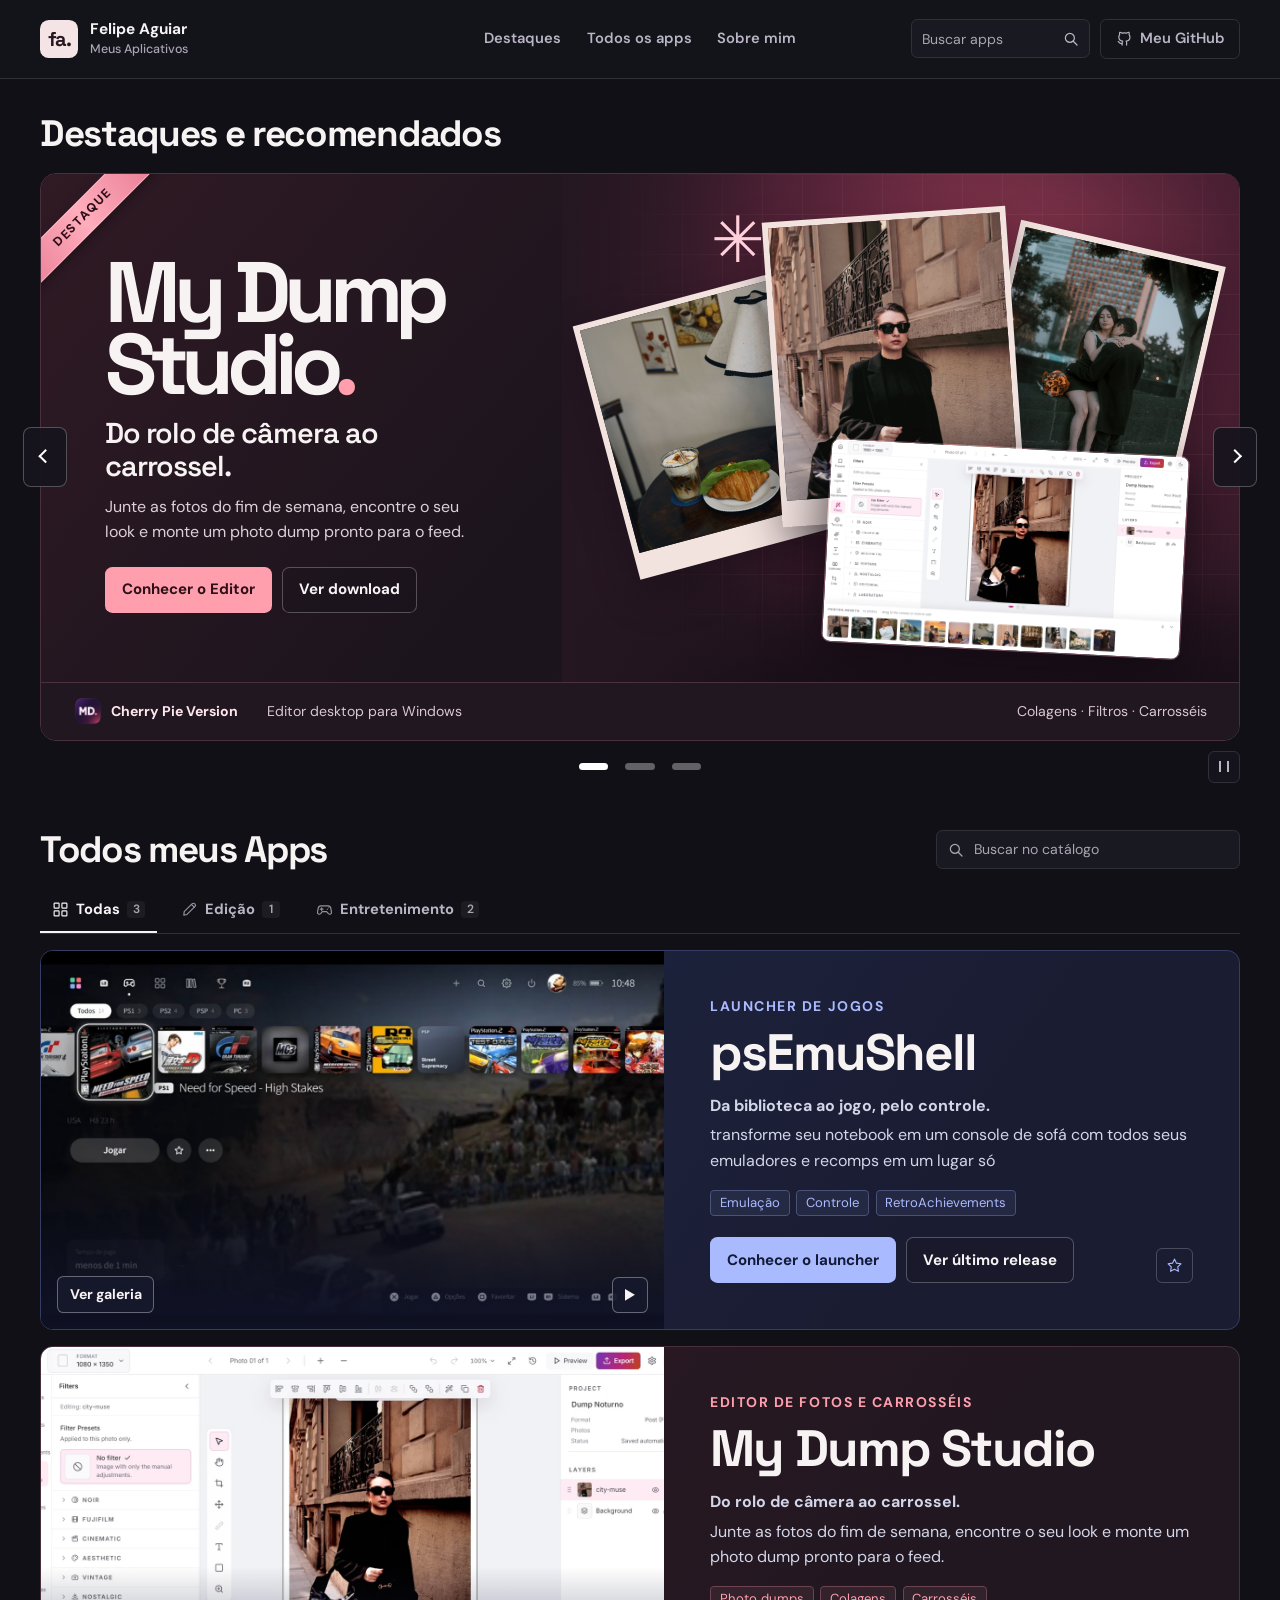
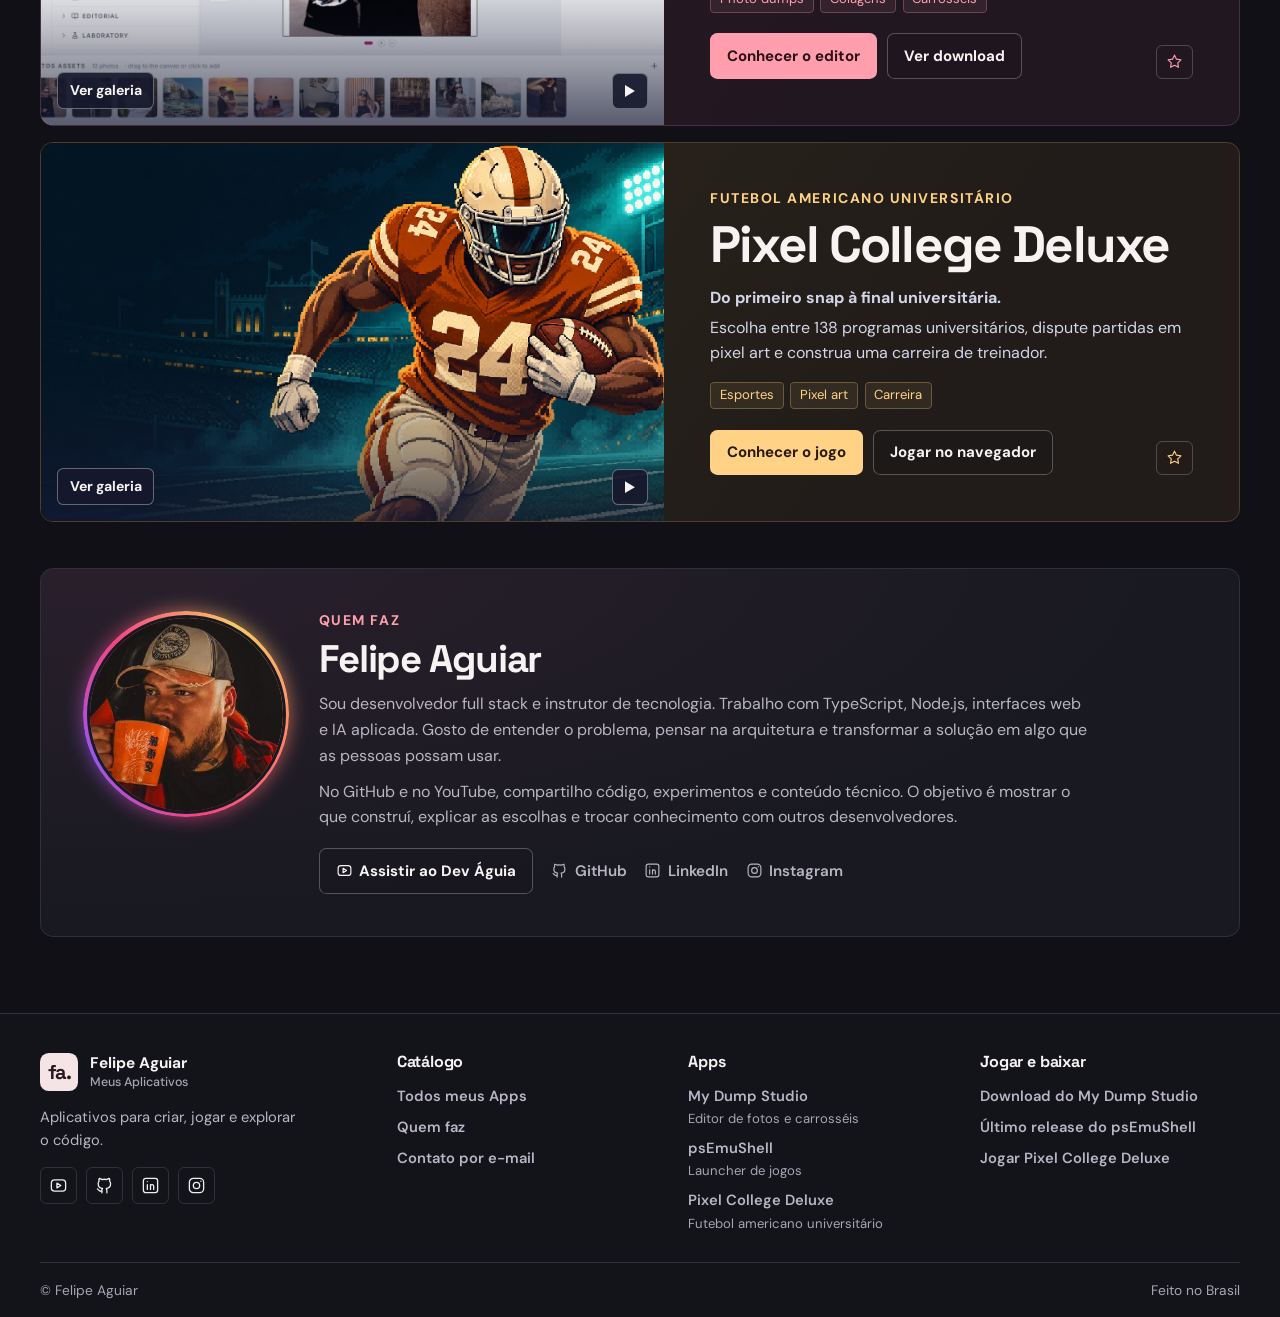
==== index.html @ 8b51e44e "Adiciona Pixel College Deluxe ao portfólio" ====
<!doctype html>
<html lang="pt-BR">
<head>
<meta charset="utf-8">
<meta name="viewport" content="width=device-width, initial-scale=1">
<meta name="theme-color" content="#101016">
<meta name="description" content="Explore editores, launchers e jogos de navegador criados por Felipe Aguiar. Veja os vídeos, as capturas e onde jogar ou baixar.">
<meta property="og:type" content="website">
<meta property="og:title" content="My App Store">
<meta property="og:description" content="Explore editores, launchers e jogos de navegador criados por Felipe Aguiar. Veja os vídeos, as capturas e onde jogar ou baixar.">
<meta property="og:url" content="https://felipeaguiarcode.github.io/apps/">
<meta property="og:image" content="https://felipeaguiarcode.github.io/apps/assets/projects/dump/editor-filters.webp">
<link rel="canonical" href="https://felipeaguiarcode.github.io/apps/">
<link rel="icon" href="assets/favicon.svg" type="image/svg+xml">
<link rel="preconnect" href="https://fonts.googleapis.com">
<link rel="preconnect" href="https://fonts.gstatic.com" crossorigin>
<link href="https://fonts.googleapis.com/css2?family=DM+Sans:wght@400;500;600;700&family=Space+Grotesk:wght@400;500;600;700&display=swap" rel="stylesheet">
<link rel="stylesheet" href="assets/css/portfolio.css">
<title>My App Store</title>
</head>
<body>
<a class="skip-link" href="#conteudo">Pular para o conteúdo</a>
<header class="site-header">
  <div class="shell header-inner">
    <a class="brand" href="index.html"><span class="brand-mark" aria-hidden="true">fa.</span><span>Felipe Aguiar <small>Meus Aplicativos</small></span></a>
    <nav class="site-nav" aria-label="Menu principal">
      <a href="#destaques">Destaques</a>
      <a href="#projetos">Todos os apps</a>
      <a href="#sobre">Sobre mim</a>
    </nav>
    <div class="header-actions">
      <form class="search-field site-search" role="search" aria-label="Busca principal" action="index.html#projetos" method="get">
        <input type="search" name="q" placeholder="Buscar apps" aria-label="Buscar apps" enterkeyhint="search">
        <button type="submit" aria-label="Pesquisar"><svg viewBox="0 0 24 24" width="18" height="18" fill="none" stroke="currentColor" stroke-width="1.65" stroke-linecap="round" stroke-linejoin="round" aria-hidden="true"><circle cx="10.5" cy="10.5" r="6"/><path d="m15 15 5 5"/></svg></button>
      </form>
      <a class="header-source" href="https://github.com/felipeAguiarCode" target="_blank" rel="noopener noreferrer"><svg viewBox="0 0 24 24" width="17" height="17" fill="none" stroke="currentColor" stroke-width="1.65" stroke-linecap="round" stroke-linejoin="round" aria-hidden="true"><path d="M9 19c-4.3 1.3-4.3-2.2-6-2.7m12 5v-3.3a2.9 2.9 0 0 0-.8-2.2c2.7-.3 5.5-1.3 5.5-6a4.7 4.7 0 0 0-1.3-3.3 4.3 4.3 0 0 0-.1-3.3s-1-.3-3.4 1.3a12.6 12.6 0 0 0-6.2 0C6.3 2.9 5.3 3.2 5.3 3.2a4.3 4.3 0 0 0-.1 3.3A4.7 4.7 0 0 0 4 9.8c0 4.7 2.8 5.7 5.5 6a2.9 2.9 0 0 0-.8 2.2v3.3"/></svg><span>Meu GitHub</span></a>
    </div>
  </div>
</header>
  <main id="conteudo" class="shell home">
  <h1 class="sr-only">Meus Aplicativos</h1>
  <section class="home-featured" id="destaques" aria-labelledby="featured-section-title">
    <div class="section-heading"><h2 id="featured-section-title">Destaques e recomendados</h2></div>
    <div class="home-hero" data-stories>
      <div class="story-stage">
        <div class="story-slides">
          <article class="hero-slide theme-dump is-current" data-story data-duration="10500" aria-labelledby="featured-title">
            <span class="featured-ribbon"><span>Destaque</span></span>
            <div class="hero-copy">
              <h2 id="featured-title">My Dump Studio<span class="title-period">.</span></h2>
              <p class="hero-lede">Do rolo de câmera ao carrossel.</p>
              <p class="hero-summary">Junte as fotos do fim de semana, encontre o seu look e monte um photo dump pronto para o feed.</p>
              <div class="actions">
                <a class="button primary" href="projetos/dump-studio/index.html">Conhecer o Editor</a>
                <a class="button secondary" href="https://felipeaguiarcode.github.io/dump-studio/#download" target="_blank" rel="noopener noreferrer">Ver download</a>
              </div>
            </div>
            <div class="hero-art" aria-hidden="true">
              <div class="art-grid"></div>
              <img class="print print-left" src="assets/projects/dump/cafe-moment.jpg" alt="" fetchpriority="high">
              <img class="print print-right" src="assets/projects/dump/city-romance.jpg" alt="" fetchpriority="high">
              <img class="print print-main" src="assets/projects/dump/city-muse.jpg" alt="" fetchpriority="high">
              <span class="art-spark">✳</span>
              <div class="art-editor">
                <img src="assets/projects/dump/editor-filters.webp" alt="">
              </div>
            </div>
            <div class="app-strip">
              <span class="strip-brand"><img src="assets/projects/dump/app-icon.png" alt="" width="30" height="30"> Cherry Pie Version</span>
              <span>Editor desktop para Windows</span>
              <span>Colagens · Filtros · Carrosséis</span>
            </div>
          </article>
          <article class="hero-slide theme-ps5" data-story data-duration="8000" aria-labelledby="launcher-hero-title">
            <div class="hero-copy">
              <p class="kicker">Launcher de jogos</p>
              <h2 id="launcher-hero-title">psEmuShell</h2>
              <p class="hero-lede">Da biblioteca ao jogo, pelo controle.</p>
              <p class="hero-summary">transforme seu notebook em um console de sofá com todos seus emuladores e recomps em um lugar só</p>
              <div class="actions">
                <a class="button primary" href="projetos/ps5-emushell/index.html">Conhecer o launcher</a>
                <a class="button secondary" href="https://github.com/felipeAguiarCode/PS5EmuShell/releases/latest" target="_blank" rel="noopener noreferrer">Ver último release</a>
              </div>
            </div>
            <div class="hero-art launcher-art" aria-hidden="true"><img src="assets/projects/ps5/library.jpg" alt=""></div>
            <div class="app-strip">
              <span class="strip-brand">Versão portátil</span>
              <span>Windows 10 / 11 · 64 bits</span>
              <span>ROMs · Recompilações · Jogos de PC</span>
            </div>
          </article>
        </div>
        <button class="story-arrow previous" type="button" data-story-step="-1" aria-label="Destaque anterior" hidden><span class="chevron" aria-hidden="true"></span></button>
        <button class="story-arrow next" type="button" data-story-step="1" aria-label="Próximo destaque" hidden><span class="chevron" aria-hidden="true"></span></button>
      </div>
      <div class="story-controls" hidden>
        <div class="story-track" role="group" aria-label="Escolher app no banner">
          <button class="story-button" data-story-button type="button" aria-label="Mostrar My Dump Studio" aria-pressed="true"><span aria-hidden="true"></span></button><button class="story-button" data-story-button type="button" aria-label="Mostrar psEmuShell" aria-pressed="false"><span aria-hidden="true"></span></button><button class="story-button" data-story-button type="button" aria-label="Mostrar Pixel College Deluxe" aria-pressed="false"><span aria-hidden="true"></span></button>
        </div>
        <button class="story-toggle" type="button" aria-label="Pausar rotação dos banners"><span aria-hidden="true"></span></button>
      </div>
    </div>
  </section>

  <section class="home-catalog" id="projetos" aria-labelledby="catalog-title" data-catalog>
    <div class="section-heading catalog-heading">
      <h2 id="catalog-title">Todos meus Apps</h2>
      <form class="search-field catalog-search" role="search" aria-label="Busca no catálogo" action="index.html#projetos" method="get">
        <svg viewBox="0 0 24 24" width="18" height="18" fill="none" stroke="currentColor" stroke-width="1.65" stroke-linecap="round" stroke-linejoin="round" aria-hidden="true"><circle cx="10.5" cy="10.5" r="6"/><path d="m15 15 5 5"/></svg>
        <input type="search" name="q" placeholder="Buscar no catálogo" aria-label="Buscar no catálogo" enterkeyhint="search" aria-controls="catalog-list">
      </form>
    </div>
    <div class="catalog-toolbar">
      <div class="catalog-filters" role="group" aria-label="Filtrar aplicativos" hidden>
        <button type="button" data-filter="all" aria-pressed="true" aria-controls="catalog-list"><svg viewBox="0 0 24 24" width="17" height="17" fill="none" stroke="currentColor" stroke-width="1.65" stroke-linecap="round" stroke-linejoin="round" aria-hidden="true"><rect x="3" y="3" width="7" height="7" rx="1"/><rect x="14" y="3" width="7" height="7" rx="1"/><rect x="3" y="14" width="7" height="7" rx="1"/><rect x="14" y="14" width="7" height="7" rx="1"/></svg><span>Todas</span> <span class="catalog-tab-count" data-tab-count>3</span></button>
        <button type="button" data-filter="edicao" aria-pressed="false" aria-controls="catalog-list"><svg viewBox="0 0 24 24" width="17" height="17" fill="none" stroke="currentColor" stroke-width="1.65" stroke-linecap="round" stroke-linejoin="round" aria-hidden="true"><path d="m15 5 4 4M4 20l4.5-1 11-11a2.8 2.8 0 0 0-4-4l-11 11L4 20z"/></svg><span>Edição</span> <span class="catalog-tab-count" data-tab-count>1</span></button>
        <button type="button" data-filter="entretenimento" aria-pressed="false" aria-controls="catalog-list"><svg viewBox="0 0 24 24" width="17" height="17" fill="none" stroke="currentColor" stroke-width="1.65" stroke-linecap="round" stroke-linejoin="round" aria-hidden="true"><path d="M7 7h10a4 4 0 0 1 3.9 3.3l1 5.3a2.6 2.6 0 0 1-4.4 2.3L15 15H9l-2.5 2.9a2.6 2.6 0 0 1-4.4-2.3l1-5.3A4 4 0 0 1 7 7Z"/><path d="M8 9.5v4M6 11.5h4M16 11.5h.01m2-2h.01"/></svg><span>Entretenimento</span> <span class="catalog-tab-count" data-tab-count>2</span></button>
      </div>
      <p class="sr-only" data-catalog-count role="status">3 apps</p>
    </div>
    <p class="catalog-query" data-catalog-query hidden>Resultados para “<span></span>”. <a href="index.html#projetos">Limpar busca</a></p>
    <p class="catalog-empty" data-catalog-empty hidden>Nenhum app encontrado.</p>
    <div class="catalog-list" id="catalog-list">
      <article class="catalog-entry theme-ps5" data-category="entretenimento" data-search-text="psEmuShell PS5EmuShell ps5-emushell Launcher de jogos transforme seu notebook em um console de sofá com todos seus emuladores e recomps em um lugar só Emulação Controle RetroAchievements">
        <div class="catalog-preview" data-card-preview>
          <a class="catalog-image" href="projetos/ps5-emushell/index.html#midia" aria-label="Ver o vídeo e as capturas de psEmuShell">
            <img class="preview-image is-current" src="assets/projects/ps5/library.jpg" alt="" loading="lazy">
            <img class="preview-image" src="assets/projects/ps5/collections.jpg" alt="" loading="lazy">
            <img class="preview-image" src="assets/projects/ps5/trophies.jpg" alt="" loading="lazy">
            <img class="preview-image" src="assets/projects/ps5/keyboard.jpg" alt="" loading="lazy">
            <video class="preview-video" src="assets/projects/ps5/demo.mp4" muted loop playsinline preload="none" aria-hidden="true"></video>
            <span class="catalog-play">Ver galeria</span>
          </a>
          <button class="preview-toggle" type="button" data-preview-name="psEmuShell" aria-label="Reproduzir prévia de psEmuShell" hidden><span aria-hidden="true"></span></button>
        </div>
        <div class="catalog-copy">
          <p class="kicker">Launcher de jogos</p>
          <h3>psEmuShell</h3>
          <p class="catalog-lede">Da biblioteca ao jogo, pelo controle.</p>
          <p>transforme seu notebook em um console de sofá com todos seus emuladores e recomps em um lugar só</p>
          <ul class="tags"><li>Emulação</li><li>Controle</li><li>RetroAchievements</li></ul>
          <div class="catalog-footer">
            <div class="actions">
              <a class="button primary" href="projetos/ps5-emushell/index.html">Conhecer o launcher</a>
              <a class="button secondary" href="https://github.com/felipeAguiarCode/PS5EmuShell/releases/latest" target="_blank" rel="noopener noreferrer">Ver último release</a>
            </div>
            <a class="repo-stars" href="https://github.com/felipeAguiarCode/PS5EmuShell/stargazers" target="_blank" rel="noopener noreferrer" data-repo-stars="https://api.github.com/repos/felipeAguiarCode/PS5EmuShell" aria-label="Ver estrelas de psEmuShell no GitHub" title="Estrelas no GitHub"><svg viewBox="0 0 24 24" width="17" height="17" fill="none" stroke="currentColor" stroke-width="1.6" stroke-linejoin="round" aria-hidden="true"><path d="m12 3 2.8 5.7 6.3.9-4.5 4.4 1 6.2L12 17.3l-5.6 2.9 1.1-6.2L3 9.6l6.2-.9L12 3Z"/></svg><span data-star-count hidden></span></a>
          </div>
        </div>
      </article>
      <article class="catalog-entry theme-dump" data-category="edicao" data-search-text="My Dump Studio dump-studio dump-studio Editor de fotos e carrosséis Junte as fotos do fim de semana, encontre o seu look e monte um photo dump pronto para o feed. Photo dumps Colagens Carrosséis">
        <div class="catalog-preview" data-card-preview>
          <a class="catalog-image" href="projetos/dump-studio/index.html#midia" aria-label="Ver o vídeo e as capturas de My Dump Studio">
            <img class="preview-image is-current" src="assets/projects/dump/editor-filters.webp" alt="" loading="lazy">
            <img class="preview-image" src="assets/projects/dump/editor-layouts.webp" alt="" loading="lazy">
            <img class="preview-image" src="assets/projects/dump/presets.png" alt="" loading="lazy">
            <img class="preview-image" src="assets/projects/dump/textures.png" alt="" loading="lazy">
            <video class="preview-video" src="assets/projects/dump/demo.mp4" muted loop playsinline preload="none" aria-hidden="true"></video>
            <span class="catalog-play">Ver galeria</span>
          </a>
          <button class="preview-toggle" type="button" data-preview-name="My Dump Studio" aria-label="Reproduzir prévia de My Dump Studio" hidden><span aria-hidden="true"></span></button>
        </div>
        <div class="catalog-copy">
          <p class="kicker">Editor de fotos e carrosséis</p>
          <h3>My Dump Studio</h3>
          <p class="catalog-lede">Do rolo de câmera ao carrossel.</p>
          <p>Junte as fotos do fim de semana, encontre o seu look e monte um photo dump pronto para o feed.</p>
          <ul class="tags"><li>Photo dumps</li><li>Colagens</li><li>Carrosséis</li></ul>
          <div class="catalog-footer">
            <div class="actions">
              <a class="button primary" href="projetos/dump-studio/index.html">Conhecer o editor</a>
              <a class="button secondary" href="https://felipeaguiarcode.github.io/dump-studio/#download" target="_blank" rel="noopener noreferrer">Ver download</a>
            </div>
            <a class="repo-stars" href="https://github.com/felipeAguiarCode/dump-studio/stargazers" target="_blank" rel="noopener noreferrer" data-repo-stars="https://api.github.com/repos/felipeAguiarCode/dump-studio" aria-label="Ver estrelas de My Dump Studio no GitHub" title="Estrelas no GitHub"><svg viewBox="0 0 24 24" width="17" height="17" fill="none" stroke="currentColor" stroke-width="1.6" stroke-linejoin="round" aria-hidden="true"><path d="m12 3 2.8 5.7 6.3.9-4.5 4.4 1 6.2L12 17.3l-5.6 2.9 1.1-6.2L3 9.6l6.2-.9L12 3Z"/></svg><span data-star-count hidden></span></a>
          </div>
        </div>
      </article>
      <article class="catalog-entry theme-pixel" data-category="entretenimento" data-search-text="Pixel College Deluxe pixel-college-deluxe pixel-college-deluxe Futebol americano universitário Escolha entre 138 programas universitários, dispute partidas em pixel art e construa uma carreira de treinador. Esportes Pixel art Carreira">
        <div class="catalog-preview" data-card-preview>
          <a class="catalog-image" href="projetos/pixel-college-deluxe/index.html#midia" aria-label="Ver o vídeo e as capturas de Pixel College Deluxe">
            <img class="preview-image is-current" src="assets/projects/pixel/cover.webp" alt="" loading="lazy">
            <img class="preview-image" src="assets/projects/pixel/pre-snap.png" alt="" loading="lazy">
            <img class="preview-image" src="assets/projects/pixel/passe.png" alt="" loading="lazy">
            <img class="preview-image" src="assets/projects/pixel/corrida.png" alt="" loading="lazy">
            <img class="preview-image" src="assets/projects/pixel/recepcao.png" alt="" loading="lazy">
            <img class="preview-image" src="assets/projects/pixel/espx-tv.png" alt="" loading="lazy">
            <video class="preview-video" src="assets/projects/pixel/demo.mp4" muted loop playsinline preload="none" aria-hidden="true"></video>
            <span class="catalog-play">Ver galeria</span>
          </a>
          <button class="preview-toggle" type="button" data-preview-name="Pixel College Deluxe" aria-label="Reproduzir prévia de Pixel College Deluxe" hidden><span aria-hidden="true"></span></button>
        </div>
        <div class="catalog-copy">
          <p class="kicker">Futebol americano universitário</p>
          <h3>Pixel College Deluxe</h3>
          <p class="catalog-lede">Do primeiro snap à final universitária.</p>
          <p>Escolha entre 138 programas universitários, dispute partidas em pixel art e construa uma carreira de treinador.</p>
          <ul class="tags"><li>Esportes</li><li>Pixel art</li><li>Carreira</li></ul>
          <div class="catalog-footer">
            <div class="actions">
              <a class="button primary" href="projetos/pixel-college-deluxe/index.html">Conhecer o jogo</a>
              <a class="button secondary" href="https://felipeaguiarcode.github.io/pixel-college-deluxe/" target="_blank" rel="noopener noreferrer">Jogar no navegador</a>
            </div>
            <a class="repo-stars" href="https://github.com/felipeAguiarCode/pixel-college-deluxe/stargazers" target="_blank" rel="noopener noreferrer" data-repo-stars="https://api.github.com/repos/felipeAguiarCode/pixel-college-deluxe" aria-label="Ver estrelas de Pixel College Deluxe no GitHub" title="Estrelas no GitHub"><svg viewBox="0 0 24 24" width="17" height="17" fill="none" stroke="currentColor" stroke-width="1.6" stroke-linejoin="round" aria-hidden="true"><path d="m12 3 2.8 5.7 6.3.9-4.5 4.4 1 6.2L12 17.3l-5.6 2.9 1.1-6.2L3 9.6l6.2-.9L12 3Z"/></svg><span data-star-count hidden></span></a>
          </div>
        </div>
      </article>
    </div>
  </section>

  <section class="about-me" id="sobre" aria-labelledby="about-me-title">
    <div class="about-avatar" data-avatar-ring>
      <img class="about-photo" src="assets/felipe-aguiar.jpg" width="192" height="192" loading="lazy" alt="Foto de Felipe Aguiar">
    </div>
    <div class="about-copy">
      <p class="kicker">Quem faz</p>
      <h2 id="about-me-title">Felipe Aguiar</h2>
      <p>Sou desenvolvedor full stack e instrutor de tecnologia. Trabalho com TypeScript, Node.js, interfaces web e IA aplicada. Gosto de entender o problema, pensar na arquitetura e transformar a solução em algo que as pessoas possam usar.</p>
      <p>No GitHub e no YouTube, compartilho código, experimentos e conteúdo técnico. O objetivo é mostrar o que construí, explicar as escolhas e trocar conhecimento com outros desenvolvedores.</p>
      <div class="actions">
        <a class="button secondary" href="https://www.youtube.com/@devaguia/videos" target="_blank" rel="noopener noreferrer"><svg viewBox="0 0 24 24" width="17" height="17" fill="none" stroke="currentColor" stroke-width="1.65" stroke-linecap="round" stroke-linejoin="round" aria-hidden="true"><rect x="3" y="5" width="18" height="14" rx="4"/><path d="m10 9 5 3-5 3Z"/></svg>Assistir ao Dev Águia</a>
        <a class="text-link" href="https://github.com/felipeAguiarCode" target="_blank" rel="noopener noreferrer"><svg viewBox="0 0 24 24" width="17" height="17" fill="none" stroke="currentColor" stroke-width="1.65" stroke-linecap="round" stroke-linejoin="round" aria-hidden="true"><path d="M9 19c-4.3 1.3-4.3-2.2-6-2.7m12 5v-3.3a2.9 2.9 0 0 0-.8-2.2c2.7-.3 5.5-1.3 5.5-6a4.7 4.7 0 0 0-1.3-3.3 4.3 4.3 0 0 0-.1-3.3s-1-.3-3.4 1.3a12.6 12.6 0 0 0-6.2 0C6.3 2.9 5.3 3.2 5.3 3.2a4.3 4.3 0 0 0-.1 3.3A4.7 4.7 0 0 0 4 9.8c0 4.7 2.8 5.7 5.5 6a2.9 2.9 0 0 0-.8 2.2v3.3"/></svg>GitHub</a>
        <a class="text-link" href="https://www.linkedin.com/in/felipeaguiar-exe/" target="_blank" rel="noopener noreferrer"><svg viewBox="0 0 24 24" width="17" height="17" fill="none" stroke="currentColor" stroke-width="1.65" stroke-linecap="round" stroke-linejoin="round" aria-hidden="true"><rect x="3" y="3" width="18" height="18" rx="3"/><path d="M8 11v6m0-10v.1M12 17v-6m0 2a2 2 0 0 1 4 0v4"/></svg>LinkedIn</a>
        <a class="text-link" href="https://www.instagram.com/felipeaguiar.exe/" target="_blank" rel="noopener noreferrer"><svg viewBox="0 0 24 24" width="17" height="17" fill="none" stroke="currentColor" stroke-width="1.65" stroke-linecap="round" stroke-linejoin="round" aria-hidden="true"><rect x="3" y="3" width="18" height="18" rx="5"/><circle cx="12" cy="12" r="4"/><path d="M17.5 6.6h.01"/></svg>Instagram</a>
      </div>
    </div>
  </section>
</main>
<footer class="site-footer" id="contato">
  <div class="shell">
    <div class="footer-grid">
      <div class="footer-brand">
        <a class="brand" href="index.html"><span class="brand-mark" aria-hidden="true">fa.</span><span>Felipe Aguiar <small>Meus Aplicativos</small></span></a>
        <p>Aplicativos para criar, jogar e explorar o código.</p>
        <nav class="footer-socials" aria-label="Redes sociais">
          <a href="https://www.youtube.com/@devaguia/videos" target="_blank" rel="noopener noreferrer" aria-label="YouTube" title="YouTube"><svg viewBox="0 0 24 24" width="19" height="19" fill="none" stroke="currentColor" stroke-width="1.65" stroke-linecap="round" stroke-linejoin="round" aria-hidden="true"><rect x="3" y="5" width="18" height="14" rx="4"/><path d="m10 9 5 3-5 3Z"/></svg></a>
          <a href="https://github.com/felipeAguiarCode" target="_blank" rel="noopener noreferrer" aria-label="GitHub" title="GitHub"><svg viewBox="0 0 24 24" width="19" height="19" fill="none" stroke="currentColor" stroke-width="1.65" stroke-linecap="round" stroke-linejoin="round" aria-hidden="true"><path d="M9 19c-4.3 1.3-4.3-2.2-6-2.7m12 5v-3.3a2.9 2.9 0 0 0-.8-2.2c2.7-.3 5.5-1.3 5.5-6a4.7 4.7 0 0 0-1.3-3.3 4.3 4.3 0 0 0-.1-3.3s-1-.3-3.4 1.3a12.6 12.6 0 0 0-6.2 0C6.3 2.9 5.3 3.2 5.3 3.2a4.3 4.3 0 0 0-.1 3.3A4.7 4.7 0 0 0 4 9.8c0 4.7 2.8 5.7 5.5 6a2.9 2.9 0 0 0-.8 2.2v3.3"/></svg></a>
          <a href="https://www.linkedin.com/in/felipeaguiar-exe/" target="_blank" rel="noopener noreferrer" aria-label="LinkedIn" title="LinkedIn"><svg viewBox="0 0 24 24" width="19" height="19" fill="none" stroke="currentColor" stroke-width="1.65" stroke-linecap="round" stroke-linejoin="round" aria-hidden="true"><rect x="3" y="3" width="18" height="18" rx="3"/><path d="M8 11v6m0-10v.1M12 17v-6m0 2a2 2 0 0 1 4 0v4"/></svg></a>
          <a href="https://www.instagram.com/felipeaguiar.exe/" target="_blank" rel="noopener noreferrer" aria-label="Instagram" title="Instagram"><svg viewBox="0 0 24 24" width="19" height="19" fill="none" stroke="currentColor" stroke-width="1.65" stroke-linecap="round" stroke-linejoin="round" aria-hidden="true"><rect x="3" y="3" width="18" height="18" rx="5"/><circle cx="12" cy="12" r="4"/><path d="M17.5 6.6h.01"/></svg></a>
        </nav>
      </div>
      <nav class="footer-col" aria-label="Catálogo">
        <h2>Catálogo</h2>
        <a href="#projetos">Todos meus Apps</a>
        <a href="#sobre">Quem faz</a>
        <a href="mailto:felipeaguiar.social@gmail.com">Contato por e-mail</a>
      </nav>
      <nav class="footer-col" aria-label="Aplicativos">
        <h2>Apps</h2>
        <a href="projetos/dump-studio/index.html">My Dump Studio<small>Editor de fotos e carrosséis</small></a>
        <a href="projetos/ps5-emushell/index.html">psEmuShell<small>Launcher de jogos</small></a>
        <a href="projetos/pixel-college-deluxe/index.html">Pixel College Deluxe<small>Futebol americano universitário</small></a>
      </nav>
      <nav class="footer-col" aria-label="Jogar e baixar">
        <h2>Jogar e baixar</h2>
        <a href="https://felipeaguiarcode.github.io/dump-studio/#download" target="_blank" rel="noopener noreferrer">Download do My Dump Studio</a>
        <a href="https://github.com/felipeAguiarCode/PS5EmuShell/releases/latest" target="_blank" rel="noopener noreferrer">Último release do psEmuShell</a>
        <a href="https://felipeaguiarcode.github.io/pixel-college-deluxe/" target="_blank" rel="noopener noreferrer">Jogar Pixel College Deluxe</a>
      </nav>
    </div>
    <div class="footer-bottom">
      <span>© Felipe Aguiar</span>
      <span>Feito no Brasil</span>
    </div>
  </div>
</footer>
<script src="assets/js/home.js" defer></script>
</body>
</html>
---- assets/css/portfolio.css ----
:root {
  color-scheme: dark;
  --bg: #101016;
  --surface: #191921;
  --surface-strong: #202029;
  --line: #303039;
  --text: #f7f3f3;
  --muted: #b9b5c4;
  --dim: #a9a5b3;
  --accent: #ff9fae;
  --ink: #2d1018;
  --wash: #2a171f;
  --font: 'DM Sans', system-ui, sans-serif;
  --display: 'Space Grotesk', var(--font);
}
* { box-sizing: border-box; }
html { scroll-behavior: smooth; }
body { margin: 0; background: var(--bg); color: var(--text); font: 1rem/1.6 var(--font); }
img, video { display: block; max-width: 100%; }
a { color: inherit; text-decoration: none; }
button { color: inherit; font: inherit; }
button:not(:disabled), summary { cursor: pointer; }
[hidden] { display: none !important; }
:focus-visible { outline: 2px solid var(--accent); outline-offset: 5px; }
h1, h2, h3, p, figure, dl, ul, ol { margin: 0; }
h1, h2, h3 { font-family: var(--display); line-height: 1.12; letter-spacing: -.036em; }
h2 { font-size: clamp(1.75rem, 3vw, 2.6rem); text-wrap: balance; }
h3 { font-size: 1.28rem; }
section[id], figure[id] { scroll-margin-top: 1.5rem; }
.shell { width: min(100% - 5rem, 77.5rem); margin-inline: auto; }

.theme-ps5 {
  --accent: #aabaff;
  --ink: #131a37;
  --wash: #1a203b;
}
.theme-pixel {
  --accent: #ffd285;
  --ink: #281b0d;
  --wash: #2d2419;
}
.skip-link {
  position: fixed;
  z-index: 10;
  top: 1rem;
  left: 1rem;
  padding: .65rem 1rem;
  transform: translateY(-200%);
  color: var(--ink);
  background: var(--accent);
}
.skip-link:focus { transform: none; }

.site-header { border-bottom: 1px solid var(--line); background: #13131a; }
.header-inner {
  display: grid;
  grid-template-columns: 1fr auto 1fr;
  align-items: center;
  gap: 1.5rem;
  min-height: 4.85rem;
}
.brand {
  display: flex;
  align-items: center;
  gap: .72rem;
  width: fit-content;
  color: var(--text);
  font-size: .96rem;
  font-weight: 700;
  line-height: 1.25;
  white-space: nowrap;
}
.brand-mark {
  display: grid;
  width: 2.38rem;
  height: 2.38rem;
  place-items: center;
  border-radius: .55rem;
  background: #f4e4e6;
  color: #271820;
  font: 700 1.25rem/1 var(--display);
  letter-spacing: -.08em;
}
.brand small { display: block; margin-top: .15rem; color: var(--dim); font-size: .78rem; font-weight: 500; }
.site-nav, .site-footer nav { display: flex; flex-wrap: wrap; align-items: center; gap: .65rem 1.6rem; }
.site-nav a, .header-source, .site-footer nav a {
  color: var(--muted);
  font-size: .92rem;
  font-weight: 600;
}
.site-nav a:hover, .site-footer nav a:hover, .header-source:hover { color: var(--text); }
.header-actions { display: flex; align-items: center; justify-self: end; gap: .65rem; }
.search-field {
  display: flex;
  align-items: stretch;
  border: 1px solid var(--line);
  border-radius: .4rem;
  background: var(--surface);
}
.site-search { width: clamp(10rem, 14vw, 13rem); }
.search-field:focus-within { border-color: var(--accent); }
.search-field input {
  flex: 1;
  min-width: 0;
  width: 100%;
  padding: .45rem .15rem .45rem .65rem;
  border: 0;
  outline: none;
  background: transparent;
  color: var(--text);
  font: inherit;
  font-size: .88rem;
}
.search-field input::placeholder { color: var(--dim); }
.site-search button {
  display: grid;
  flex: 0 0 2.25rem;
  place-items: center;
  padding: 0;
  border: 0;
  border-radius: 0 .35rem .35rem 0;
  background: transparent;
  color: var(--muted);
}
.site-search button:hover { color: var(--text); background: #ffffff0b; }
.site-search button:focus-visible { outline-offset: -3px; }
.header-source { display: inline-flex; align-items: center; gap: .44rem; white-space: nowrap; justify-self: end; border: 1px solid var(--line); padding: .44rem .9rem; border-radius: .4rem; }
.header-source:hover { border-color: var(--dim); }

.home { padding: 2.15rem 0 4.75rem; }
.story-stage { position: relative; }
.story-slides {
  border: 1px solid #49303c;
  border-radius: 1rem;
  overflow: hidden;
  isolation: isolate;
  display: grid;
}
.hero-slide {
  grid-area: 1 / 1;
  display: grid;
  grid-template-columns: minmax(0, .87fr) minmax(0, 1.13fr);
  grid-template-rows: 1fr auto;
  background: linear-gradient(130deg, #301a24, #1b141d 48%, #22151f);
  opacity: 0;
  visibility: hidden;
  transition: opacity .3s ease, visibility 0s linear .3s;
}
.hero-slide.is-current { z-index: 1; opacity: 1; visibility: visible; transition-delay: 0s; }
.hero-slide.theme-dump { position: relative; }
.hero-slide.theme-ps5 { background: linear-gradient(125deg, #151826, #1a1d36 62%); }
.featured-ribbon {
  position: absolute;
  z-index: 2;
  top: 1.75rem;
  left: -3.25rem;
  width: 11.75rem;
  padding: .3rem 0;
  overflow: hidden;
  transform: rotate(-45deg);
  border-block: 1px solid #ffd9df80;
  background: linear-gradient(100deg, #e67891, #ffadbc 50%, #e67891);
  box-shadow: 0 .22rem .55rem #160a1480;
  color: var(--ink);
  font-size: .78rem;
  font-weight: 800;
  letter-spacing: .1em;
  text-align: center;
  text-transform: uppercase;
  pointer-events: none;
}
.featured-ribbon > span { position: relative; z-index: 1; }
.featured-ribbon::after {
  position: absolute;
  inset: 0;
  background: linear-gradient(105deg, transparent 30%, #ffffffab 50%, transparent 70%);
  transform: translateX(-110%);
  content: '';
}
.hero-slide.is-current .featured-ribbon::after { animation: featured-ribbon-flow 4.8s ease-in-out infinite; }
.home-hero:has(.story-toggle[data-paused="true"]) .featured-ribbon::after { animation-play-state: paused; }
@keyframes featured-ribbon-flow {
  0%, 22% { transform: translateX(-110%); }
  58%, 100% { transform: translateX(110%); }
}
.story-arrow {
  position: absolute;
  z-index: 2;
  top: 50%;
  display: grid;
  place-items: center;
  width: 2.75rem;
  height: 3.75rem;
  padding: 0;
  border: 1px solid #ffffff42;
  border-radius: .5rem;
  background: #16141de8;
  color: #fff;
  transform: translateY(-50%);
}
.story-arrow:hover { background: #302938; border-color: #ffffff80; }
.story-arrow .chevron { width: .65rem; height: .65rem; }
.story-arrow.previous { left: -1.05rem; }
.story-arrow.previous .chevron { transform: rotate(135deg); }
.story-arrow.next { right: -1.05rem; }
.story-controls {
  position: relative;
  display: flex;
  justify-content: center;
  align-items: center;
  margin-top: .62rem;
}
.story-track { display: flex; gap: .4rem; }
.story-button {
  display: grid;
  place-items: center;
  width: 2.5rem;
  min-height: 2rem;
  padding: 0;
  border: 0;
  border-radius: .4rem;
  background: transparent;
}
.story-button span {
  width: 1.85rem;
  height: .44rem;
  border-radius: 1rem;
  background: #ffffff58;
}
.story-button[aria-pressed="true"] span { background: #fff; }
.story-button:not([aria-pressed="true"]):hover span { background: #ffffffa6; }
.story-toggle {
  position: absolute;
  right: 0;
  display: grid;
  place-items: center;
  width: 2rem;
  height: 2rem;
  padding: 0;
  border: 1px solid var(--line);
  border-radius: .38rem;
  background: #15141c;
  color: var(--muted);
}
.story-toggle:hover { background: #25202e; color: #fff; }
.story-toggle span { width: .58rem; height: .69rem; border-inline: 2px solid currentColor; }
.story-toggle[data-paused="true"] span { border: 0; background: currentColor; clip-path: polygon(0 0, 100% 50%, 0 100%); }
.sr-only {
  position: absolute;
  width: 1px;
  height: 1px;
  padding: 0;
  overflow: hidden;
  clip-path: inset(50%);
  white-space: nowrap;
}
.hero-copy {
  position: relative;
  z-index: 1;
  display: flex;
  flex-direction: column;
  align-items: flex-start;
  justify-content: center;
  padding: clamp(1.75rem, 5vw, 4.25rem);
}
.kicker {
  display: flex;
  align-items: center;
  gap: .55rem;
  color: var(--accent);
  font-size: .875rem;
  font-weight: 700;
  letter-spacing: .11em;
  line-height: 1.35;
  text-transform: uppercase;
}
.hero-copy h2 {
  margin-block: .9rem 1rem;
  font-size: clamp(3.25rem, 6.7vw, 7.25rem);
  line-height: .84;
  letter-spacing: -.085em;
}
.theme-ps5 .hero-copy h2 { font-size: clamp(2.25rem, 5vw, 4.75rem); }
.theme-ps5 .hero-summary { color: #d2d7ec; }
.hero-slide.theme-ps5 .app-strip { border-color: #353d62; background: #1c2035; color: #cbd2ed; }
.hero-slide.theme-ps5 .strip-brand { color: #e4e8ff; }
.title-period { color: var(--accent); }
.hero-lede { max-width: 25ch; font: 600 clamp(1.25rem, 2.25vw, 1.85rem)/1.15 var(--display); letter-spacing: -.035em; }
.hero-summary { max-width: 35ch; margin-top: .65rem; color: #ddd0d8; }
.actions { display: flex; flex-wrap: wrap; align-items: center; gap: .65rem; }
.hero-copy .actions, .install-copy .actions { margin-top: 1.4rem; }
.button {
  display: inline-flex;
  justify-content: center;
  align-items: center;
  padding: .62rem 1rem;
  min-height: 2.85rem;
  border: 1px solid transparent;
  border-radius: .46rem;
  font-size: .94rem;
  font-weight: 700;
  line-height: 1.25;
  text-align: center;
  transition: background .2s ease, border-color .2s ease;
}
.primary { color: var(--ink); background: var(--accent); }
.primary:hover { background: color-mix(in srgb, var(--accent), white 23%); }
.secondary { color: var(--text); border-color: #ffffff42; background: #18141b44; }
.secondary:hover { border-color: #ffffff85; background: #ffffff17; }

.hero-art {
  position: relative;
  min-height: 31.75rem;
  overflow: hidden;
  isolation: isolate;
  background: radial-gradient(ellipse at 66% 20%, #9b3d57 0, #532237 36%, #291722 74%);
}
.hero-art::after {
  position: absolute;
  z-index: -1;
  inset: 0;
  background: linear-gradient(90deg, #251722, transparent 32%, #1e111a21 82%), linear-gradient(0deg, #1a101a, transparent 23%);
  content: '';
}
.launcher-art { background: #181b30; }
.launcher-art img { position: absolute; inset: 0; width: 100%; height: 100%; object-fit: cover; object-position: 54%; }
.launcher-art::after {
  z-index: 1;
  background: linear-gradient(90deg, #181b30, #181b3030 26%, transparent 62%),
    linear-gradient(0deg, #151829bb, transparent 24%);
}
.art-grid {
  position: absolute;
  z-index: -2;
  inset: 0;
  background: repeating-linear-gradient(90deg, #ffb6c620 0 1px, transparent 1px 2.5rem), repeating-linear-gradient(#ffb6c620 0 1px, transparent 1px 2.5rem);
  mask-image: radial-gradient(ellipse at 63% 46%, #000 4%, #0008 55%, #0000 91%);
}
.print {
  position: absolute;
  width: 31%;
  aspect-ratio: 4 / 5;
  object-fit: cover;
  border: .42rem solid #f2e3df;
  border-bottom-width: 1.65rem;
  box-shadow: 0 16px 42px #130b1570;
}
.print-left { left: 6%; top: 24%; transform: rotate(-15deg); }
.print-right { right: 6%; top: 13%; transform: rotate(13deg); }
.print-main {
  top: 8%;
  left: 31%;
  width: 36%;
  transform: rotate(-4deg);
  object-position: 50% 43%;
}
.art-spark { position: absolute; z-index: 1; top: 7%; left: 22%; color: #ffd0db; font-size: clamp(2.2rem, 5vw, 4.7rem); line-height: 1; }
.art-editor {
  position: absolute;
  z-index: 2;
  bottom: 6%;
  right: 8%;
  width: 53%;
  overflow: hidden;
  border: 1px solid #e6a5b56e;
  border-radius: .55rem;
  box-shadow: 0 18px 55px #100810d0;
  transform: rotate(3deg);
}
.art-editor img { width: 100%; }
.app-strip {
  grid-column: 1 / -1;
  display: flex;
  flex-wrap: wrap;
  gap: .55rem 1.8rem;
  align-items: center;
  padding: .85rem clamp(1.1rem, 3vw, 2rem);
  border-top: 1px solid #4b313d;
  color: #dac8d0;
  background: #211720;
  font-size: .88rem;
}
.strip-brand { display: inline-flex; gap: .5rem; align-items: center; color: #ffe5ec; font-weight: 700; }
.strip-brand img { object-fit: contain; }
.app-strip > :last-child { margin-left: auto; }

.home-catalog { margin-top: 2.9rem; }
.section-heading { margin-bottom: 1.15rem; }
.section-heading h2 { font-size: clamp(1.55rem, 3vw, 2.3rem); }
.catalog-heading { display: flex; flex-wrap: wrap; align-items: center; justify-content: space-between; gap: .75rem 1rem; }
.catalog-search { width: min(100%, 19rem); align-items: center; }
.catalog-search > svg { flex: none; margin-inline-start: .65rem; color: var(--dim); }
.catalog-search input { padding-inline: .55rem .65rem; }
.catalog-toolbar {
  margin-bottom: 1rem;
  border-bottom: 1px solid var(--line);
}
.catalog-filters {
  display: flex;
  flex-wrap: wrap;
  gap: clamp(.2rem, 1vw, .75rem);
}
.catalog-filters button {
  display: inline-flex;
  align-items: center;
  gap: .45rem;
  min-height: 2.75rem;
  padding: .45rem .75rem;
  border: 0;
  border-bottom: 2px solid transparent;
  background: transparent;
  color: var(--muted);
  font-size: .92rem;
  font-weight: 700;
}
.catalog-filters button svg { flex: none; opacity: .78; }
.catalog-filters button:hover { color: var(--text); }
.catalog-filters button[aria-pressed="true"] {
  color: var(--text);
  border-bottom-color: currentColor;
}
.catalog-filters button:is(:hover, [aria-pressed="true"]) svg { opacity: 1; }
.catalog-tab-count {
  min-width: 1.1rem;
  padding: .1rem .25rem;
  border-radius: .25rem;
  background: #ffffff0d;
  color: var(--dim);
  font-size: .75rem;
  font-weight: 600;
  font-variant-numeric: tabular-nums;
  line-height: 1.2;
  text-align: center;
}
.catalog-query { margin-bottom: 1rem; color: var(--muted); overflow-wrap: anywhere; }
.catalog-query a { color: var(--text); text-decoration: underline; text-underline-offset: .16em; }
.catalog-empty { padding: 1.25rem; border: 1px solid var(--line); border-radius: .55rem; color: var(--muted); }
.catalog-list { display: grid; gap: 1rem; }
.catalog-entry {
  display: grid;
  grid-template-columns: minmax(0, 1.04fr) minmax(0, .96fr);
  align-items: stretch;
  overflow: hidden;
  border: 1px solid #353d62;
  border-radius: .8rem;
  background: linear-gradient(125deg, #202a49, #1a1c32 72%);
}
.catalog-entry.theme-dump { border-color: #49303c; background: linear-gradient(125deg, #301a25, #211720 72%); }
.catalog-entry.theme-dump .catalog-preview { background: var(--wash); }
.catalog-entry.theme-pixel { border-color: #4f3e2a; background: linear-gradient(125deg, #30281c, #211c19 72%); }
.catalog-entry.theme-pixel .catalog-preview { background: #101e22; }
.catalog-preview { position: relative; min-height: 18rem; overflow: hidden; background: #15192d; }
.catalog-image { position: absolute; inset: 0; }
.catalog-image:focus-visible { outline-offset: -5px; }
.catalog-image::after { position: absolute; inset: 0; background: linear-gradient(0deg, #151933b5, transparent 42%); content: ''; pointer-events: none; }
.preview-image, .preview-video { position: absolute; inset: 0; width: 100%; height: 100%; object-fit: cover; opacity: 0; transition: opacity .25s ease; }
.preview-image.is-current, .catalog-preview.is-playing .preview-video { opacity: 1; }
.preview-toggle {
  position: absolute;
  z-index: 1;
  right: 1rem;
  bottom: 1rem;
  display: grid;
  place-items: center;
  width: 2.25rem;
  height: 2.25rem;
  padding: 0;
  border: 1px solid #ffffff58;
  border-radius: .4rem;
  background: #17192ce8;
}
.preview-toggle:hover { background: #282c48; }
.preview-toggle span { width: .62rem; height: .74rem; background: currentColor; clip-path: polygon(0 0, 100% 50%, 0 100%); }
.preview-toggle[aria-pressed="true"] span { border-inline: 2px solid currentColor; background: none; clip-path: none; }
.catalog-play {
  position: absolute;
  bottom: 1rem;
  left: 1rem;
  z-index: 1;
  display: flex;
  align-items: center;
  gap: .55rem;
  padding: .4rem .72rem;
  border: 1px solid #ffffff58;
  border-radius: .4rem;
  background: #17192ce8;
  font-size: .88rem;
  font-weight: 700;
}
.play-icon {
  display: inline-block;
  width: .68rem;
  height: .76rem;
  background: currentColor;
  clip-path: polygon(0 0, 100% 50%, 0 100%);
}
.catalog-copy { align-self: center; padding: clamp(1.4rem, 3.6vw, 3rem); }
.catalog-copy h3 { margin: .52rem 0 .72rem; font-size: clamp(2.1rem, 4vw, 3.55rem); }
.catalog-copy p:not(.kicker) { color: #d2d6e8; }
.catalog-copy .catalog-lede { margin-bottom: .25rem; color: var(--text); font-weight: 700; }
.catalog-footer { display: flex; flex-wrap: wrap; align-items: flex-end; gap: .7rem; margin-top: 1.3rem; }
.repo-stars {
  display: inline-flex;
  align-items: center;
  gap: .42rem;
  min-height: 2.15rem;
  margin-left: auto;
  padding: .2rem .56rem;
  border: 1px solid #ffffff35;
  border-radius: .38rem;
  color: var(--muted);
  font-size: .9rem;
  font-weight: 700;
  font-variant-numeric: tabular-nums;
}
.repo-stars:hover { color: var(--text); border-color: var(--muted); }
.repo-stars svg { color: var(--accent); }

.tags { display: flex; list-style: none; flex-wrap: wrap; gap: .42rem; padding: 0; margin-top: 1rem; }
.tags li {
  padding: .16rem .55rem;
  border-radius: .27rem;
  border: 1px solid color-mix(in srgb, var(--accent), transparent 72%);
  background: color-mix(in srgb, var(--accent), transparent 92%);
  color: var(--accent);
  font-size: .82rem;
  line-height: 1.5;
}

.project { padding-bottom: 4rem; }
.project-hero { position: relative; isolation: isolate; padding: 1.55rem 0 1.5rem; }
.project-backdrop {
  position: absolute;
  z-index: -2;
  inset: 0 0 auto auto;
  width: 60%;
  height: 125%;
  object-fit: cover;
  object-position: center 42%;
  opacity: .32;
  mask-image: linear-gradient(90deg, transparent 2%, black 55%), linear-gradient(0deg, transparent 0%, black 82%);
  mask-composite: intersect;
  pointer-events: none;
}
.project-hero::before {
  position: absolute;
  z-index: -1;
  inset: 0 0 -2.5rem;
  background: radial-gradient(ellipse at 68% -10%, color-mix(in srgb, var(--wash), transparent 10%), transparent 68%);
  content: '';
  pointer-events: none;
}
.breadcrumb { display: flex; align-items: center; gap: .75rem; color: var(--dim); font-size: .9rem; }
.breadcrumb a:hover { text-decoration: underline; color: var(--text); }
.breadcrumb span[aria-current] { color: var(--text); font-weight: 600; }
.chevron { display: inline-block; flex: none; width: .46rem; height: .46rem; border: solid currentColor; border-width: 0 2px 2px 0; transform: rotate(-45deg); }
.project-heading { display: flex; align-items: end; justify-content: space-between; gap: 1rem 2rem; margin-top: 1.4rem; }
.project-heading h1 { margin-top: .36rem; font-size: clamp(2.75rem, 6.3vw, 5.7rem); line-height: 1; letter-spacing: -.065em; }
.project-heading > p { padding-bottom: .15rem; color: var(--muted); font-size: clamp(1rem, 1.5vw, 1.22rem); }
.showcase { position: relative; display: grid; grid-template-columns: minmax(0, 2.22fr) minmax(0, 1fr); gap: 1.25rem; align-items: start; }
.gallery {
  min-width: 0;
  border: 1px solid var(--line);
  border-radius: .72rem;
  overflow: hidden;
  background: var(--surface);
}
.gallery-stage { position: relative; background: #08080c; }
.gallery-media { display: grid; place-items: center; aspect-ratio: 16 / 9; }
.gallery-media > * { width: 100%; height: 100%; object-fit: contain; min-height: 0; }
.gallery-stage:fullscreen { display: grid; place-items: center; }
.gallery-stage:fullscreen .gallery-media { width: 100%; height: 100%; min-height: 0; }
.gallery-nav {
  position: absolute;
  top: 50%;
  display: grid;
  place-items: center;
  width: 2.65rem;
  height: 2.65rem;
  border-radius: .45rem;
  border: 1px solid #ffffff45;
  background: #121019e6;
  color: #fff;
  transform: translateY(-50%);
}
.gallery-nav:hover { background: #333144; }
.gallery-nav.previous { left: .55rem; }
.gallery-nav.previous .chevron { transform: rotate(135deg); }
.gallery-nav.next { right: .55rem; }
.gallery-thumbs { position: relative; display: flex; gap: .5rem; padding: .65rem; overflow: auto; scrollbar-width: thin; }
.gallery-thumb {
  position: relative;
  flex: 0 0 clamp(4.6rem, 10vw, 8.2rem);
  aspect-ratio: 16 / 9;
  overflow: hidden;
  padding: 0;
  border: 2px solid transparent;
  border-radius: .35rem;
  background: #08080c;
}
.gallery-thumb:hover { border-color: var(--muted); }
.gallery-thumb[aria-pressed="true"] { border-color: var(--accent); }
.gallery-thumb:focus-visible { outline-offset: 2px; }
.gallery-thumb img { width: 100%; height: 100%; object-fit: cover; }
.thumb-play { position: absolute; inset: 0; display: grid; place-items: center; background: #0b091057; }
.thumb-play .play-icon { filter: drop-shadow(0 1px 2px black); }
.gallery-caption { display: flex; align-items: center; justify-content: space-between; gap: .5rem; padding: .55rem .8rem; min-height: 2.8rem; border-top: 1px solid var(--line); color: var(--muted); font-size: .875rem; }
.text-button { padding: 0; background: transparent; border: 0; color: var(--accent); font-size: .875rem; }
.text-button:hover, .text-link:hover { text-decoration: underline; text-underline-offset: .2rem; }

.summary { overflow: hidden; border-radius: .72rem; border: 1px solid var(--line); background: var(--surface); }
.summary-art { position: relative; isolation: isolate; overflow: hidden; aspect-ratio: 2 / 1; background: var(--wash); }
.summary-art > img { width: 100%; height: 100%; object-fit: cover; }
.summary-art::after { position: absolute; z-index: 1; inset: 0; background: linear-gradient(100deg, #16152be8, #14173731 70%); content: ''; }
.summary-art span {
  position: absolute;
  z-index: 2;
  left: 1rem;
  bottom: .85rem;
  color: #fff;
  font: 700 clamp(1.55rem, 3vw, 2.4rem)/.98 var(--display);
  letter-spacing: -.055em;
}
.summary-art-dump > img { object-position: 50% 43%; }
.summary-art-dump::after { background: linear-gradient(100deg, #401324e8, #41132136 78%); }
.summary-art-dump span img { margin-bottom: .4rem; object-fit: contain; }
.theme-pixel .summary-art::after { background: linear-gradient(95deg, #24180ce6, #291b1030 75%); }
.theme-pixel .summary-art span { max-width: 11ch; }
.summary-copy { display: grid; padding: 1rem 1.15rem 1.15rem; }
.summary-copy > p:first-child { color: #dedbe6; line-height: 1.5; }
.platform { margin-block: 1.05rem .55rem; color: var(--muted); font-size: .9rem; }
.text-link { color: var(--accent); font-weight: 600; }
.summary-copy .text-link { width: fit-content; margin: .65rem auto 0; font-size: .875rem; }

.section-nav {
  display: flex;
  flex-wrap: wrap;
  gap: .65rem 1.65rem;
  margin-top: 1.65rem;
  padding: .82rem 0;
  border-block: 1px solid var(--line);
  color: var(--muted);
  font-size: .95rem;
  font-weight: 600;
}
.section-nav a:hover { color: var(--accent); }
.project-body { display: grid; grid-template-columns: minmax(0, 2.22fr) minmax(0, 1fr); gap: 1.25rem; padding-top: 2rem; }
.story-intro { padding-right: 1rem; }
.story-intro + .story-intro { margin-top: 1.8rem; }
.story-intro > p { max-width: 65ch; margin-top: .75rem; color: var(--muted); }
.feature-list { margin-top: 2.15rem; }
.feature-list > h2 { margin-bottom: .9rem; font-size: 1.6rem; }
.feature {
  display: grid;
  grid-template-columns: minmax(0, 1fr) minmax(0, 1fr);
  gap: 1.15rem;
  align-items: center;
  margin-bottom: .75rem;
  padding: .75rem;
  border-radius: .58rem;
  border: 1px solid var(--line);
  background: var(--surface);
}
.feature:last-child { margin-bottom: 0; }
.feature-text { display: block; padding: 1rem; }
.feature img { width: 100%; aspect-ratio: 16 / 9; object-fit: contain; border-radius: .28rem; background: #111117; }
.feature p { margin-top: .38rem; color: var(--muted); line-height: 1.55; }

.project-facts { display: grid; align-content: start; gap: .85rem; }
.info-card { container: info-card / inline-size; padding: 1rem 1.15rem; border: 1px solid var(--line); border-radius: .58rem; background: var(--surface); }
.info-card h2 { margin-bottom: .65rem; font-size: 1.17rem; }
.facts > div { display: grid; grid-template-columns: minmax(8.25rem, .92fr) minmax(0, 1.08fr); gap: .65rem; padding-block: .5rem; border-top: 1px solid var(--line); font-size: .9rem; }
.facts dt { display: flex; align-items: flex-start; gap: .45rem; color: var(--dim); }
.facts dt svg { flex: none; margin-top: .2rem; color: var(--accent); opacity: .82; }
.facts dt span, .facts dd { overflow-wrap: anywhere; }
.facts dd { margin: 0; color: #e3dfea; }
.fact-person { display: flex; align-items: center; gap: .52rem; }
.fact-person img { flex: none; width: 1.85rem; height: 1.85rem; object-fit: cover; border-radius: 50%; }
.facts > div:has(.fact-person) { align-items: center; }
.info-card .text-link { display: block; width: fit-content; padding: .26rem 0; font-size: .91rem; }
@container info-card (max-width: 16.5rem) {
  .facts > div { grid-template-columns: minmax(0, 1fr); gap: .2rem; }
  .facts dd { margin-inline-start: 1.45rem; }
}

.install {
  display: grid;
  grid-template-columns: minmax(0, 1fr) minmax(0, .83fr);
  gap: 2rem;
  align-items: center;
  margin-top: 2.4rem;
  padding: clamp(1.2rem, 3.3vw, 2.4rem);
  border: 1px solid color-mix(in srgb, var(--accent), transparent 70%);
  border-radius: .72rem;
  background: linear-gradient(135deg, var(--wash), var(--surface));
}
.install-copy > p { margin-top: .7rem; color: #dcd5e1; }
.install-steps { border-left: 1px solid color-mix(in srgb, var(--accent), transparent 76%); padding-left: 1.65rem; }
.install-steps ol { padding-left: 1.35rem; margin-top: .7rem; }
.install-steps li + li { margin-top: .65rem; }
.install-steps li::marker { color: var(--accent); font-weight: 700; }
.install-steps p { color: var(--muted); font-size: .94rem; }
.faq { display: grid; grid-template-columns: minmax(0, 1fr) minmax(0, 2fr); gap: 1.5rem; margin-top: 2.8rem; }
.faq h2 { font-size: clamp(1.58rem, 3vw, 2.13rem); }
.faq details { border-bottom: 1px solid var(--line); }
.faq details:first-child { border-top: 1px solid var(--line); }
.faq summary { padding-block: .85rem; color: var(--text); font-weight: 700; }
.faq summary::marker { color: var(--accent); }
.faq p { color: var(--muted); padding: 0 0 .85rem 1.1rem; }
.other-project { display: flex; justify-content: space-between; gap: 1rem; align-items: center; margin-top: 2.5rem; padding: .95rem 1.1rem; border: 1px solid var(--line); border-radius: .5rem; }
.other-project span { color: var(--dim); }
.other-project a { font-weight: 700; }
.other-project a:hover { text-decoration: underline; text-underline-offset: .22rem; }

.site-footer { border-top: 1px solid var(--line); background: #13131a; }
.footer-grid {
  display: grid;
  grid-template-columns: minmax(0, 1.25fr) repeat(3, minmax(0, 1fr));
  gap: 1.5rem 2rem;
  padding-block: 2.45rem 1.8rem;
}
.footer-brand p { margin: .9rem 0; max-width: 26ch; color: var(--muted); font-size: .92rem; }
.site-footer .footer-socials { gap: .55rem; justify-content: flex-start; }
.site-footer .footer-socials a {
  display: grid;
  place-items: center;
  width: 2.32rem;
  height: 2.32rem;
  border: 1px solid var(--line);
  border-radius: .38rem;
  color: #f0edf3;
}
.footer-socials a:hover { border-color: var(--muted); background: var(--surface-strong); }
.site-footer .footer-col { display: grid; align-content: start; justify-items: start; gap: .48rem; }
.footer-col h2 { margin-bottom: .35rem; font-size: 1rem; letter-spacing: -.012em; }
.footer-col small { display: block; color: var(--dim); font-size: .82rem; font-weight: 400; }
.footer-bottom { display: flex; align-items: center; justify-content: space-between; flex-wrap: wrap; gap: .6rem 1.1rem; padding: 1rem 0; border-top: 1px solid var(--line); color: var(--dim); font-size: .86rem; }
.footer-bottom nav { gap: .45rem 1rem; }
.footer-bottom nav a { font-size: .86rem; }

@property --avatar-progress {
  syntax: "<angle>";
  inherits: true;
  initial-value: 1turn;
}

.about-me {
  display: grid;
  grid-template-columns: auto minmax(0, 1fr);
  align-items: start;
  gap: 1.85rem;
  margin-top: 2.85rem;
  padding: clamp(1.2rem, 3.6vw, 2.65rem);
  border: 1px solid var(--line);
  border-radius: .8rem;
  background: radial-gradient(ellipse at 5% -5%, #2a202d 0%, var(--surface) 65%);
}
.about-avatar {
  --avatar-size: clamp(9rem, 16vw, 12rem);
  --avatar-gradient: conic-gradient(from .08turn, #f8c964, #ff8669, #f44582, #9557ef, #f44582, #f8c964);
  --avatar-reveal-duration: .36s;
  position: relative;
  isolation: isolate;
  width: calc(var(--avatar-size) + .86rem);
  aspect-ratio: 1;
  padding: .21rem;
  transition: --avatar-progress var(--avatar-reveal-duration) ease-out;
}
.about-avatar::before,
.about-avatar::after {
  position: absolute;
  inset: 0;
  border-radius: 50%;
  background: var(--avatar-gradient);
  pointer-events: none;
  content: '';
}
.about-avatar::before {
  z-index: -1;
  mask-image: conic-gradient(#000 0turn var(--avatar-progress, 1turn), transparent var(--avatar-progress, 1turn) 1turn);
}
.about-avatar::after {
  z-index: -2;
  filter: blur(.6rem);
  opacity: 0;
  transition: opacity .4s ease var(--avatar-reveal-duration);
}
.about-avatar.is-ring-complete::before,
.about-avatar.is-ring-complete::after {
  animation: avatar-ring-colors 7.2s linear var(--avatar-reveal-duration) infinite;
}
.about-avatar.is-ring-complete::after { opacity: .68; }
@keyframes avatar-ring-colors { to { transform: rotate(1turn); } }

.about-photo {
  width: 100%;
  height: auto;
  aspect-ratio: 1;
  object-fit: cover;
  border: .22rem solid var(--surface);
  border-radius: 50%;
}
.about-copy h2 { margin: .45rem 0 .7rem; }
.about-copy p:not(.kicker) { max-width: 70ch; color: var(--muted); }
.about-copy p + p { margin-top: .65rem; }
.about-copy .actions { margin-top: 1.15rem; gap: .75rem 1.1rem; }
.about-copy .actions a {
  display: inline-flex;
  align-items: center;
  gap: .42rem;
  transition: color .18s ease, text-shadow .18s ease, background-color .18s ease, border-color .18s ease, box-shadow .18s ease;
}
.about-copy .actions a svg { transition: filter .18s ease; }
.about-copy .text-link { color: var(--muted); font-size: .95rem; }
.about-copy .actions a:is(:hover, :focus-visible) {
  color: #fff;
  text-shadow: 0 0 .65rem #ffffff80;
}
.about-copy .actions a:is(:hover, :focus-visible) svg { filter: drop-shadow(0 0 .35rem #ffffffa8); }
.about-copy .actions .button:is(:hover, :focus-visible) { box-shadow: 0 0 .85rem #ffffff2e; }

@media (max-width: 67rem) {
  .shell { width: min(100% - 3rem, 77.5rem); }
  .hero-copy { padding-inline: clamp(1.25rem, 4vw, 3rem); }
  .hero-art { min-height: 27rem; }
  .app-strip { gap: .45rem 1.2rem; }
}
@media (max-width: 58rem) {
  .header-inner { grid-template-columns: minmax(0, 1fr) auto; gap: .7rem .9rem; padding-block: .85rem; }
  .site-nav { grid-row: 2; grid-column: 1 / -1; gap: .7rem 1.3rem; padding-top: .45rem; border-top: 1px solid var(--line); }
}
@media (max-width: 52rem) {
  .project-heading { align-items: start; flex-direction: column; gap: .6rem; }
  .showcase, .project-body { grid-template-columns: minmax(0, 1fr); }
  .footer-grid { grid-template-columns: repeat(2, minmax(0, 1fr)); }
  .summary { display: grid; grid-template-columns: minmax(0, .75fr) minmax(0, 1fr); }
  .summary-art { aspect-ratio: auto; min-height: 12rem; }
  .summary-art > img { position: absolute; inset: 0; }
  .project-facts { grid-template-columns: repeat(auto-fit, minmax(min(14rem, 100%), 1fr)); }
  .install { gap: 1.35rem; }
}
@media (max-width: 42rem) {
  .shell { width: calc(100% - 2rem); }
  .header-inner { column-gap: .45rem; }
  .header-inner .brand { white-space: normal; }
  .header-actions { display: contents; }
  .header-source { grid-column: 2; grid-row: 1; padding-inline: .55rem; gap: .34rem; font-size: .83rem; }
  .site-search { grid-column: 1 / -1; grid-row: 3; width: 100%; }
  .home { padding-top: 1.1rem; padding-bottom: 2.8rem; }
  .hero-slide, .catalog-entry { grid-template-columns: minmax(0, 1fr); }
  .hero-slide { grid-template-rows: 1fr auto auto; }
  .hero-copy { padding: 1.65rem 1.2rem 1.45rem; }
  .hero-slide.theme-dump .hero-copy { padding-top: 5rem; }
  .story-arrow { top: auto; bottom: calc(11vw + 3rem); width: 2.25rem; height: 2.75rem; transform: none; }
  .story-arrow.previous { left: -.45rem; }
  .story-arrow.next { right: -.45rem; }
  .hero-copy h2 { font-size: clamp(2.9rem, 11vw, 5.3rem); }
  .theme-ps5 .hero-copy h2 { font-size: clamp(2.25rem, 9vw, 3.75rem); }
  .hero-art { min-height: 0; aspect-ratio: 1.37; }
  .art-editor { bottom: 7%; }
  .print { border-width: .28rem; border-bottom-width: 1rem; }
  .app-strip { font-size: .82rem; }
  .app-strip > :last-child { display: none; }
  .home-catalog { margin-top: 2rem; }
  .catalog-search { width: 100%; }
  .catalog-filters button { gap: .28rem; padding-inline: .3rem; font-size: .84rem; }
  .catalog-filters button svg { width: .875rem; height: .875rem; }
  .catalog-preview { min-height: 0; aspect-ratio: 16 / 9; }
  .project { padding-bottom: 2.8rem; }
  .project-hero { padding-top: 1rem; }
  .project-heading { margin-top: 1rem; }
  .summary, .feature, .install, .faq { grid-template-columns: minmax(0, 1fr); }
  .summary-art { min-height: 0; aspect-ratio: 2.5; }
  .gallery-nav { width: 2.05rem; height: 2.05rem; }
  .feature { gap: .7rem; }
  .install-steps { border-left: 0; padding: .9rem 0 0; border-top: 1px solid #ffffff35; }
  .faq { gap: .75rem; }
  .footer-grid { padding-block: 1.55rem 1.2rem; gap: 1.3rem 1.1rem; }
  .footer-brand { grid-column: 1 / -1; }
  .about-me { grid-template-columns: minmax(0, 1fr); gap: 1rem; margin-top: 1.9rem; }
  .about-avatar { --avatar-size: clamp(8rem, 28vw, 10rem); }
  .launcher-art::after { background: linear-gradient(0deg, #151829bb, transparent 24%); }
}
@media (prefers-reduced-motion: reduce) {
  *, *::before, *::after { scroll-behavior: auto !important; transition: none !important; }
  .hero-slide.is-current .featured-ribbon::after { animation: none; }
  .about-avatar { --avatar-progress: 1turn !important; }
  .about-avatar.is-ring-complete::before,
  .about-avatar.is-ring-complete::after { animation: none; }
}
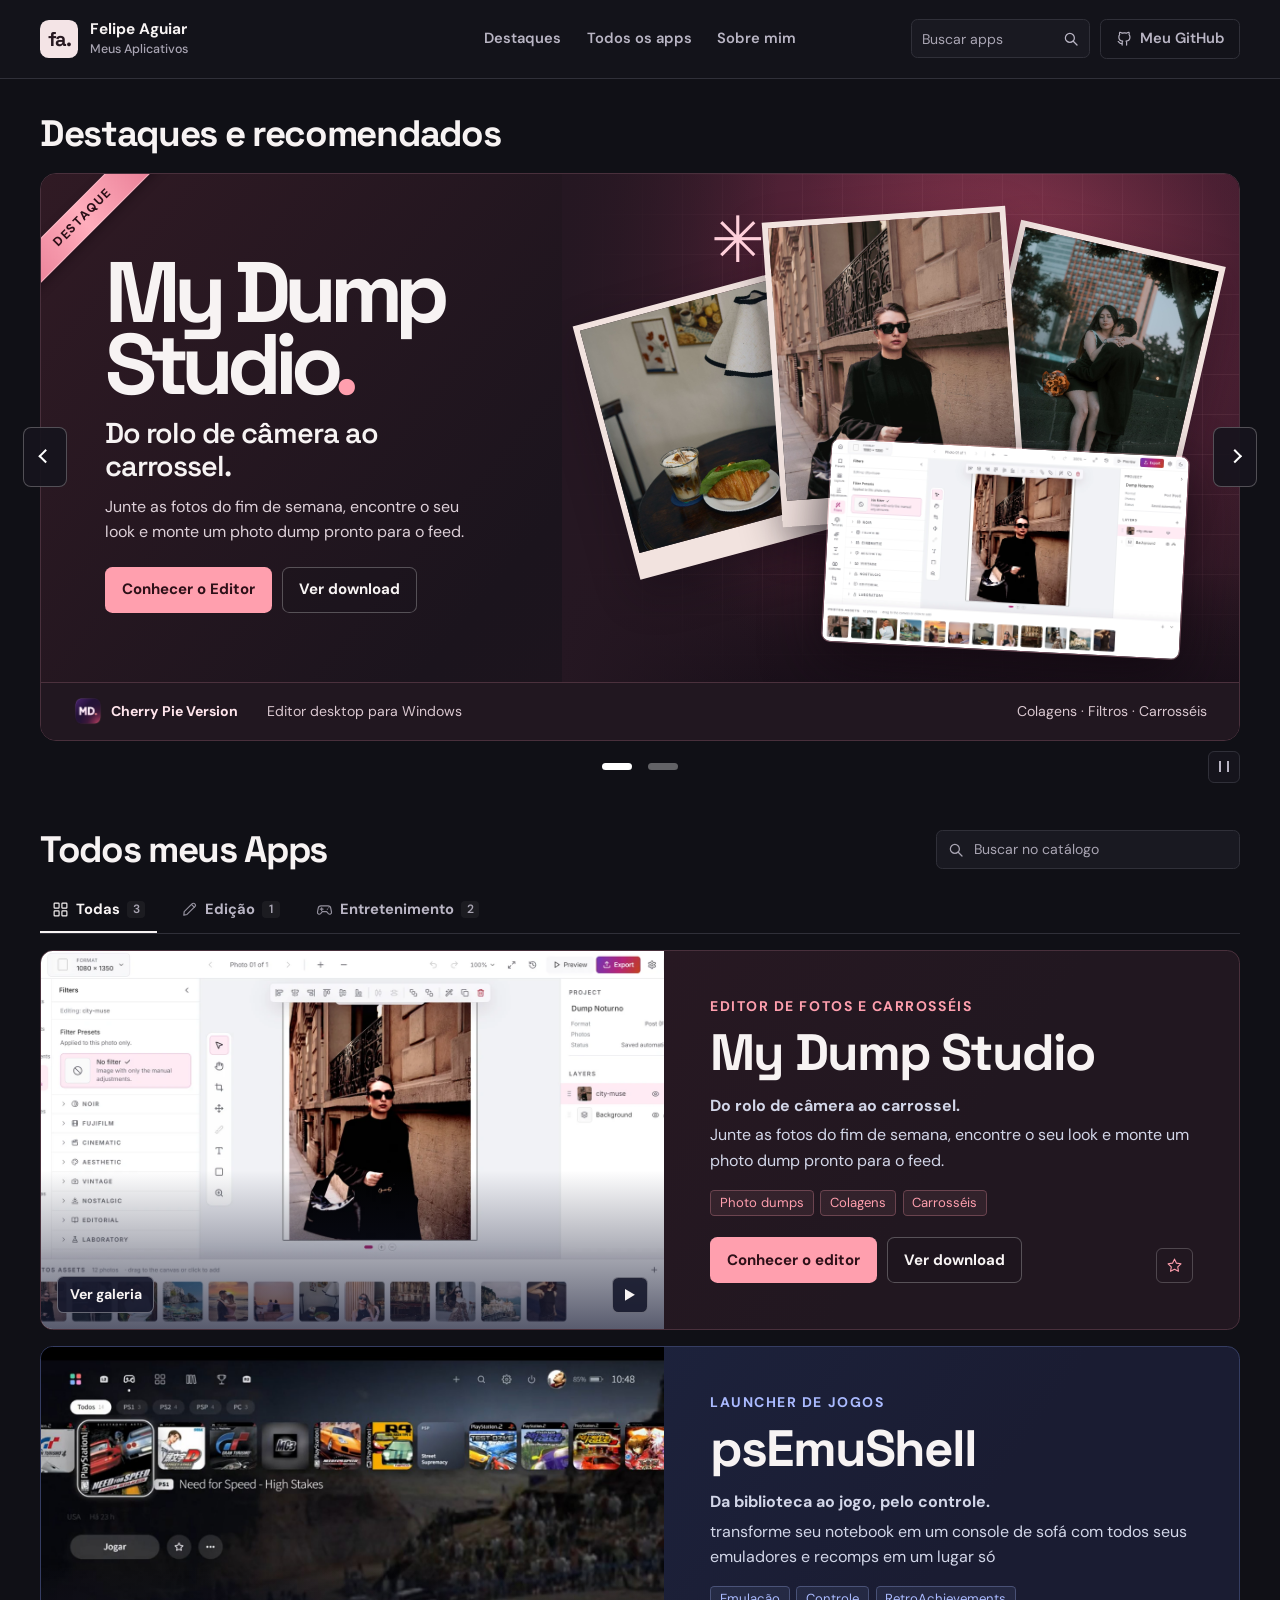
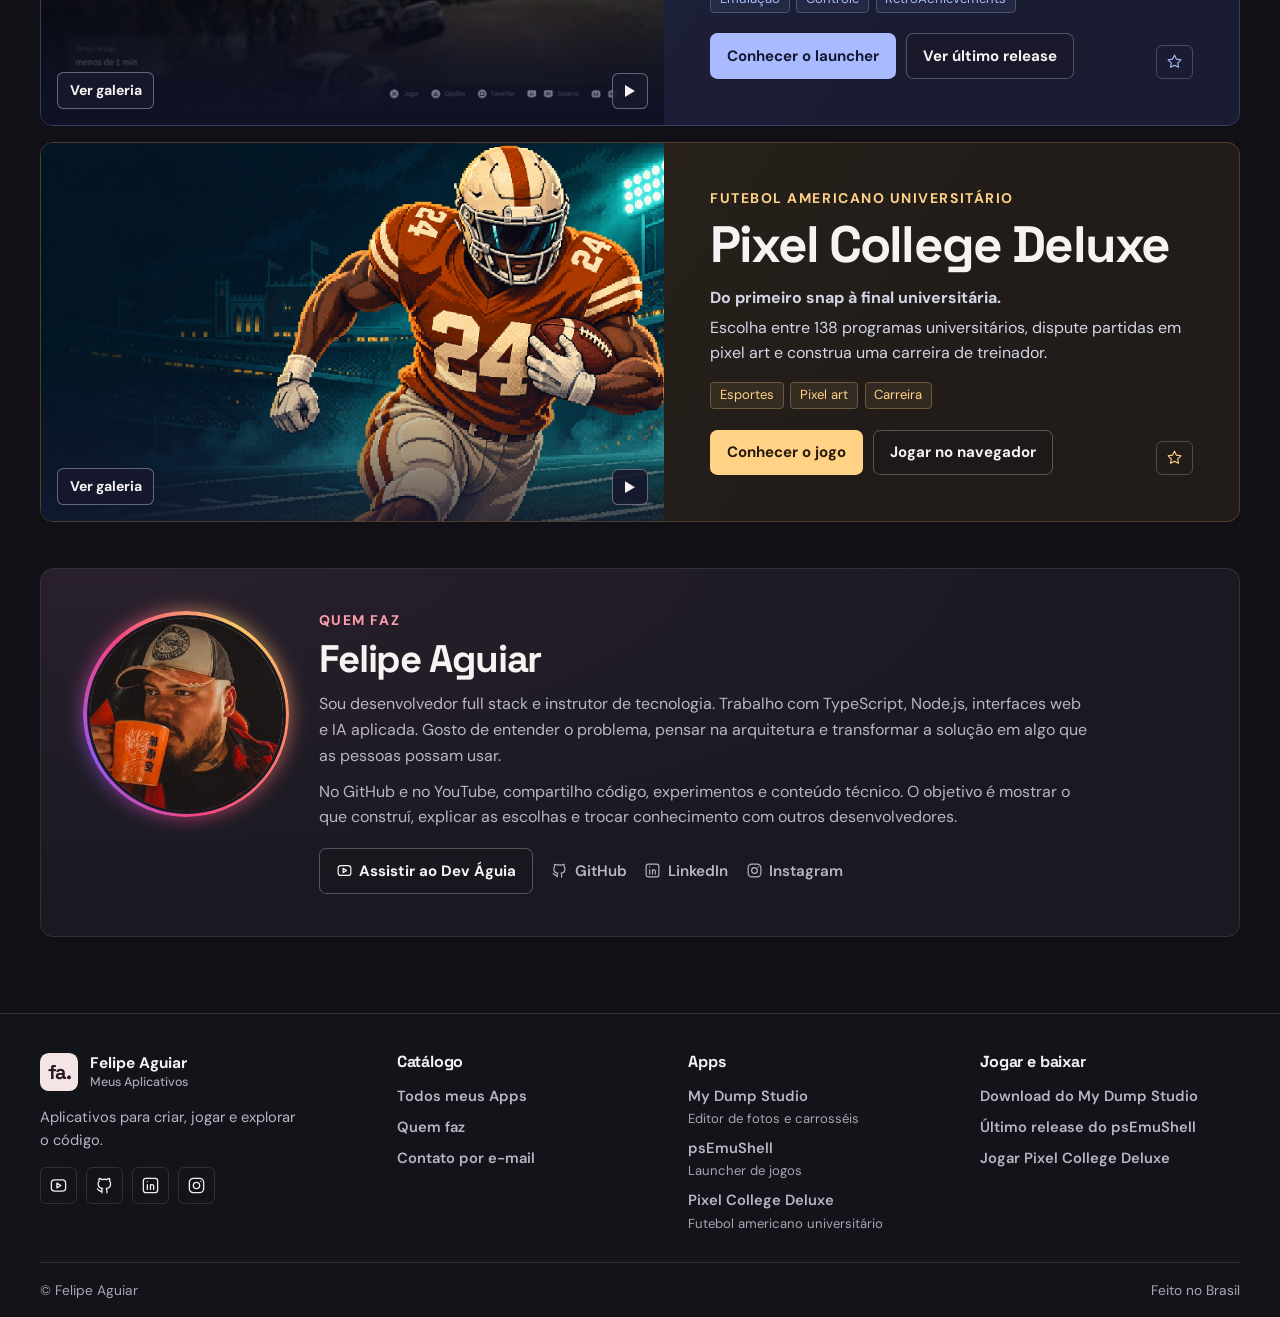
==== commit 6982f160: "Configura a página inicial e detalha o Pixel College Deluxe" ====
--- a/index.html
+++ b/index.html
@@ -61,9 +61,7 @@
               <img class="print print-right" src="assets/projects/dump/city-romance.jpg" alt="" fetchpriority="high">
               <img class="print print-main" src="assets/projects/dump/city-muse.jpg" alt="" fetchpriority="high">
               <span class="art-spark">✳</span>
-              <div class="art-editor">
-                <img src="assets/projects/dump/editor-filters.webp" alt="">
-              </div>
+              <div class="art-editor"><img src="assets/projects/dump/editor-filters.webp" alt=""></div>
             </div>
             <div class="app-strip">
               <span class="strip-brand"><img src="assets/projects/dump/app-icon.png" alt="" width="30" height="30"> Cherry Pie Version</span>
@@ -95,7 +93,8 @@
       </div>
       <div class="story-controls" hidden>
         <div class="story-track" role="group" aria-label="Escolher app no banner">
-          <button class="story-button" data-story-button type="button" aria-label="Mostrar My Dump Studio" aria-pressed="true"><span aria-hidden="true"></span></button><button class="story-button" data-story-button type="button" aria-label="Mostrar psEmuShell" aria-pressed="false"><span aria-hidden="true"></span></button><button class="story-button" data-story-button type="button" aria-label="Mostrar Pixel College Deluxe" aria-pressed="false"><span aria-hidden="true"></span></button>
+          <button class="story-button" data-story-button type="button" aria-label="Mostrar My Dump Studio" aria-pressed="true"><span aria-hidden="true"></span></button>
+          <button class="story-button" data-story-button type="button" aria-label="Mostrar psEmuShell" aria-pressed="false"><span aria-hidden="true"></span></button>
         </div>
         <button class="story-toggle" type="button" aria-label="Pausar rotação dos banners"><span aria-hidden="true"></span></button>
       </div>
@@ -121,6 +120,33 @@
     <p class="catalog-query" data-catalog-query hidden>Resultados para “<span></span>”. <a href="index.html#projetos">Limpar busca</a></p>
     <p class="catalog-empty" data-catalog-empty hidden>Nenhum app encontrado.</p>
     <div class="catalog-list" id="catalog-list">
+      <article class="catalog-entry theme-dump" data-category="edicao" data-search-text="My Dump Studio dump-studio dump-studio Editor de fotos e carrosséis Junte as fotos do fim de semana, encontre o seu look e monte um photo dump pronto para o feed. Photo dumps Colagens Carrosséis">
+        <div class="catalog-preview" data-card-preview>
+          <a class="catalog-image" href="projetos/dump-studio/index.html#midia" aria-label="Ver o vídeo e as capturas de My Dump Studio">
+            <img class="preview-image is-current" src="assets/projects/dump/editor-filters.webp" alt="" loading="lazy">
+            <img class="preview-image" src="assets/projects/dump/editor-layouts.webp" alt="" loading="lazy">
+            <img class="preview-image" src="assets/projects/dump/presets.png" alt="" loading="lazy">
+            <img class="preview-image" src="assets/projects/dump/textures.png" alt="" loading="lazy">
+            <video class="preview-video" src="assets/projects/dump/demo.mp4" muted loop playsinline preload="none" aria-hidden="true"></video>
+            <span class="catalog-play">Ver galeria</span>
+          </a>
+          <button class="preview-toggle" type="button" data-preview-name="My Dump Studio" aria-label="Reproduzir prévia de My Dump Studio" hidden><span aria-hidden="true"></span></button>
+        </div>
+        <div class="catalog-copy">
+          <p class="kicker">Editor de fotos e carrosséis</p>
+          <h3>My Dump Studio</h3>
+          <p class="catalog-lede">Do rolo de câmera ao carrossel.</p>
+          <p>Junte as fotos do fim de semana, encontre o seu look e monte um photo dump pronto para o feed.</p>
+          <ul class="tags"><li>Photo dumps</li><li>Colagens</li><li>Carrosséis</li></ul>
+          <div class="catalog-footer">
+            <div class="actions">
+                <a class="button primary" href="projetos/dump-studio/index.html">Conhecer o editor</a>
+                <a class="button secondary" href="https://felipeaguiarcode.github.io/dump-studio/#download" target="_blank" rel="noopener noreferrer">Ver download</a>
+              </div>
+            <a class="repo-stars" href="https://github.com/felipeAguiarCode/dump-studio" target="_blank" rel="noopener noreferrer" data-repo-stars="https://api.github.com/repos/felipeAguiarCode/dump-studio" aria-label="Dar uma estrela a My Dump Studio no GitHub" title="Dar uma estrela no GitHub"><svg viewBox="0 0 24 24" width="17" height="17" fill="none" stroke="currentColor" stroke-width="1.6" stroke-linejoin="round" aria-hidden="true"><path d="m12 3 2.8 5.7 6.3.9-4.5 4.4 1 6.2L12 17.3l-5.6 2.9 1.1-6.2L3 9.6l6.2-.9L12 3Z"/></svg><span data-star-count hidden></span></a>
+          </div>
+        </div>
+      </article>
       <article class="catalog-entry theme-ps5" data-category="entretenimento" data-search-text="psEmuShell PS5EmuShell ps5-emushell Launcher de jogos transforme seu notebook em um console de sofá com todos seus emuladores e recomps em um lugar só Emulação Controle RetroAchievements">
         <div class="catalog-preview" data-card-preview>
           <a class="catalog-image" href="projetos/ps5-emushell/index.html#midia" aria-label="Ver o vídeo e as capturas de psEmuShell">
@@ -141,37 +167,10 @@
           <ul class="tags"><li>Emulação</li><li>Controle</li><li>RetroAchievements</li></ul>
           <div class="catalog-footer">
             <div class="actions">
-              <a class="button primary" href="projetos/ps5-emushell/index.html">Conhecer o launcher</a>
-              <a class="button secondary" href="https://github.com/felipeAguiarCode/PS5EmuShell/releases/latest" target="_blank" rel="noopener noreferrer">Ver último release</a>
-            </div>
-            <a class="repo-stars" href="https://github.com/felipeAguiarCode/PS5EmuShell/stargazers" target="_blank" rel="noopener noreferrer" data-repo-stars="https://api.github.com/repos/felipeAguiarCode/PS5EmuShell" aria-label="Ver estrelas de psEmuShell no GitHub" title="Estrelas no GitHub"><svg viewBox="0 0 24 24" width="17" height="17" fill="none" stroke="currentColor" stroke-width="1.6" stroke-linejoin="round" aria-hidden="true"><path d="m12 3 2.8 5.7 6.3.9-4.5 4.4 1 6.2L12 17.3l-5.6 2.9 1.1-6.2L3 9.6l6.2-.9L12 3Z"/></svg><span data-star-count hidden></span></a>
-          </div>
-        </div>
-      </article>
-      <article class="catalog-entry theme-dump" data-category="edicao" data-search-text="My Dump Studio dump-studio dump-studio Editor de fotos e carrosséis Junte as fotos do fim de semana, encontre o seu look e monte um photo dump pronto para o feed. Photo dumps Colagens Carrosséis">
-        <div class="catalog-preview" data-card-preview>
-          <a class="catalog-image" href="projetos/dump-studio/index.html#midia" aria-label="Ver o vídeo e as capturas de My Dump Studio">
-            <img class="preview-image is-current" src="assets/projects/dump/editor-filters.webp" alt="" loading="lazy">
-            <img class="preview-image" src="assets/projects/dump/editor-layouts.webp" alt="" loading="lazy">
-            <img class="preview-image" src="assets/projects/dump/presets.png" alt="" loading="lazy">
-            <img class="preview-image" src="assets/projects/dump/textures.png" alt="" loading="lazy">
-            <video class="preview-video" src="assets/projects/dump/demo.mp4" muted loop playsinline preload="none" aria-hidden="true"></video>
-            <span class="catalog-play">Ver galeria</span>
-          </a>
-          <button class="preview-toggle" type="button" data-preview-name="My Dump Studio" aria-label="Reproduzir prévia de My Dump Studio" hidden><span aria-hidden="true"></span></button>
-        </div>
-        <div class="catalog-copy">
-          <p class="kicker">Editor de fotos e carrosséis</p>
-          <h3>My Dump Studio</h3>
-          <p class="catalog-lede">Do rolo de câmera ao carrossel.</p>
-          <p>Junte as fotos do fim de semana, encontre o seu look e monte um photo dump pronto para o feed.</p>
-          <ul class="tags"><li>Photo dumps</li><li>Colagens</li><li>Carrosséis</li></ul>
-          <div class="catalog-footer">
-            <div class="actions">
-              <a class="button primary" href="projetos/dump-studio/index.html">Conhecer o editor</a>
-              <a class="button secondary" href="https://felipeaguiarcode.github.io/dump-studio/#download" target="_blank" rel="noopener noreferrer">Ver download</a>
-            </div>
-            <a class="repo-stars" href="https://github.com/felipeAguiarCode/dump-studio/stargazers" target="_blank" rel="noopener noreferrer" data-repo-stars="https://api.github.com/repos/felipeAguiarCode/dump-studio" aria-label="Ver estrelas de My Dump Studio no GitHub" title="Estrelas no GitHub"><svg viewBox="0 0 24 24" width="17" height="17" fill="none" stroke="currentColor" stroke-width="1.6" stroke-linejoin="round" aria-hidden="true"><path d="m12 3 2.8 5.7 6.3.9-4.5 4.4 1 6.2L12 17.3l-5.6 2.9 1.1-6.2L3 9.6l6.2-.9L12 3Z"/></svg><span data-star-count hidden></span></a>
+                <a class="button primary" href="projetos/ps5-emushell/index.html">Conhecer o launcher</a>
+                <a class="button secondary" href="https://github.com/felipeAguiarCode/PS5EmuShell/releases/latest" target="_blank" rel="noopener noreferrer">Ver último release</a>
+              </div>
+            <a class="repo-stars" href="https://github.com/felipeAguiarCode/PS5EmuShell" target="_blank" rel="noopener noreferrer" data-repo-stars="https://api.github.com/repos/felipeAguiarCode/PS5EmuShell" aria-label="Dar uma estrela a psEmuShell no GitHub" title="Dar uma estrela no GitHub"><svg viewBox="0 0 24 24" width="17" height="17" fill="none" stroke="currentColor" stroke-width="1.6" stroke-linejoin="round" aria-hidden="true"><path d="m12 3 2.8 5.7 6.3.9-4.5 4.4 1 6.2L12 17.3l-5.6 2.9 1.1-6.2L3 9.6l6.2-.9L12 3Z"/></svg><span data-star-count hidden></span></a>
           </div>
         </div>
       </article>
@@ -184,6 +183,11 @@
             <img class="preview-image" src="assets/projects/pixel/corrida.png" alt="" loading="lazy">
             <img class="preview-image" src="assets/projects/pixel/recepcao.png" alt="" loading="lazy">
             <img class="preview-image" src="assets/projects/pixel/espx-tv.png" alt="" loading="lazy">
+            <img class="preview-image" src="assets/projects/pixel/field-goal.png" alt="" loading="lazy">
+            <img class="preview-image" src="assets/projects/pixel/cover-2.png" alt="" loading="lazy">
+            <img class="preview-image" src="assets/projects/pixel/defesa-passe.png" alt="" loading="lazy">
+            <img class="preview-image" src="assets/projects/pixel/uma-mao.png" alt="" loading="lazy">
+            <img class="preview-image" src="assets/projects/pixel/neblina.png" alt="" loading="lazy">
             <video class="preview-video" src="assets/projects/pixel/demo.mp4" muted loop playsinline preload="none" aria-hidden="true"></video>
             <span class="catalog-play">Ver galeria</span>
           </a>
@@ -197,10 +201,10 @@
           <ul class="tags"><li>Esportes</li><li>Pixel art</li><li>Carreira</li></ul>
           <div class="catalog-footer">
             <div class="actions">
-              <a class="button primary" href="projetos/pixel-college-deluxe/index.html">Conhecer o jogo</a>
-              <a class="button secondary" href="https://felipeaguiarcode.github.io/pixel-college-deluxe/" target="_blank" rel="noopener noreferrer">Jogar no navegador</a>
-            </div>
-            <a class="repo-stars" href="https://github.com/felipeAguiarCode/pixel-college-deluxe/stargazers" target="_blank" rel="noopener noreferrer" data-repo-stars="https://api.github.com/repos/felipeAguiarCode/pixel-college-deluxe" aria-label="Ver estrelas de Pixel College Deluxe no GitHub" title="Estrelas no GitHub"><svg viewBox="0 0 24 24" width="17" height="17" fill="none" stroke="currentColor" stroke-width="1.6" stroke-linejoin="round" aria-hidden="true"><path d="m12 3 2.8 5.7 6.3.9-4.5 4.4 1 6.2L12 17.3l-5.6 2.9 1.1-6.2L3 9.6l6.2-.9L12 3Z"/></svg><span data-star-count hidden></span></a>
+                <a class="button primary" href="projetos/pixel-college-deluxe/index.html">Conhecer o jogo</a>
+                <a class="button secondary" href="https://felipeaguiarcode.github.io/pixel-college-deluxe/" target="_blank" rel="noopener noreferrer">Jogar no navegador</a>
+              </div>
+            <a class="repo-stars" href="https://github.com/felipeAguiarCode/pixel-college-deluxe" target="_blank" rel="noopener noreferrer" data-repo-stars="https://api.github.com/repos/felipeAguiarCode/pixel-college-deluxe" aria-label="Dar uma estrela a Pixel College Deluxe no GitHub" title="Dar uma estrela no GitHub"><svg viewBox="0 0 24 24" width="17" height="17" fill="none" stroke="currentColor" stroke-width="1.6" stroke-linejoin="round" aria-hidden="true"><path d="m12 3 2.8 5.7 6.3.9-4.5 4.4 1 6.2L12 17.3l-5.6 2.9 1.1-6.2L3 9.6l6.2-.9L12 3Z"/></svg><span data-star-count hidden></span></a>
           </div>
         </div>
       </article>
--- a/assets/css/portfolio.css
+++ b/assets/css/portfolio.css
@@ -10,10 +10,19 @@
   --accent: #ff9fae;
   --ink: #2d1018;
   --wash: #2a171f;
+  --scrollbar-thumb: #6b5b75;
+  --scrollbar-track: #15141d;
   --font: 'DM Sans', system-ui, sans-serif;
   --display: 'Space Grotesk', var(--font);
-}
-* { box-sizing: border-box; }
+  scrollbar-color: var(--scrollbar-thumb) var(--scrollbar-track);
+}
+* { box-sizing: border-box; scrollbar-width: thin; }
+@supports not (scrollbar-color: auto) {
+  ::-webkit-scrollbar { width: .65rem; height: .65rem; }
+  ::-webkit-scrollbar-track { background: var(--scrollbar-track); }
+  ::-webkit-scrollbar-thumb { border: 2px solid var(--scrollbar-track); border-radius: 1rem; background: var(--scrollbar-thumb); }
+  ::-webkit-scrollbar-thumb:hover { background: #867193; }
+}
 html { scroll-behavior: smooth; }
 body { margin: 0; background: var(--bg); color: var(--text); font: 1rem/1.6 var(--font); }
 img, video { display: block; max-width: 100%; }
@@ -149,6 +158,7 @@
 .hero-slide.is-current { z-index: 1; opacity: 1; visibility: visible; transition-delay: 0s; }
 .hero-slide.theme-dump { position: relative; }
 .hero-slide.theme-ps5 { background: linear-gradient(125deg, #151826, #1a1d36 62%); }
+.hero-slide.theme-pixel { background: linear-gradient(125deg, #171619, #2d2419 62%); }
 .featured-ribbon {
   position: absolute;
   z-index: 2;
@@ -648,6 +658,14 @@
 .story-intro { padding-right: 1rem; }
 .story-intro + .story-intro { margin-top: 1.8rem; }
 .story-intro > p { max-width: 65ch; margin-top: .75rem; color: var(--muted); }
+.game-mechanics { margin-top: 2.25rem; }
+.game-mechanics > h2 { margin-bottom: 1rem; }
+.mechanics-grid { display: grid; grid-template-columns: repeat(auto-fit, minmax(min(18.5rem, 100%), 1fr)); gap: 1rem; }
+.mechanic-card { overflow: hidden; min-width: 0; border: 1px solid var(--line); border-radius: .65rem; background: var(--surface); }
+.mechanic-card img { width: 100%; height: auto; aspect-ratio: 16 / 10; object-fit: cover; background: #12141b; }
+.mechanic-card figcaption { padding: .5rem .9rem; border-bottom: 1px solid var(--line); color: var(--dim); font-size: .85rem; }
+.mechanic-copy { padding: .9rem; }
+.mechanic-copy p { margin-top: .5rem; color: var(--muted); }
 .feature-list { margin-top: 2.15rem; }
 .feature-list > h2 { margin-bottom: .9rem; font-size: 1.6rem; }
 .feature {
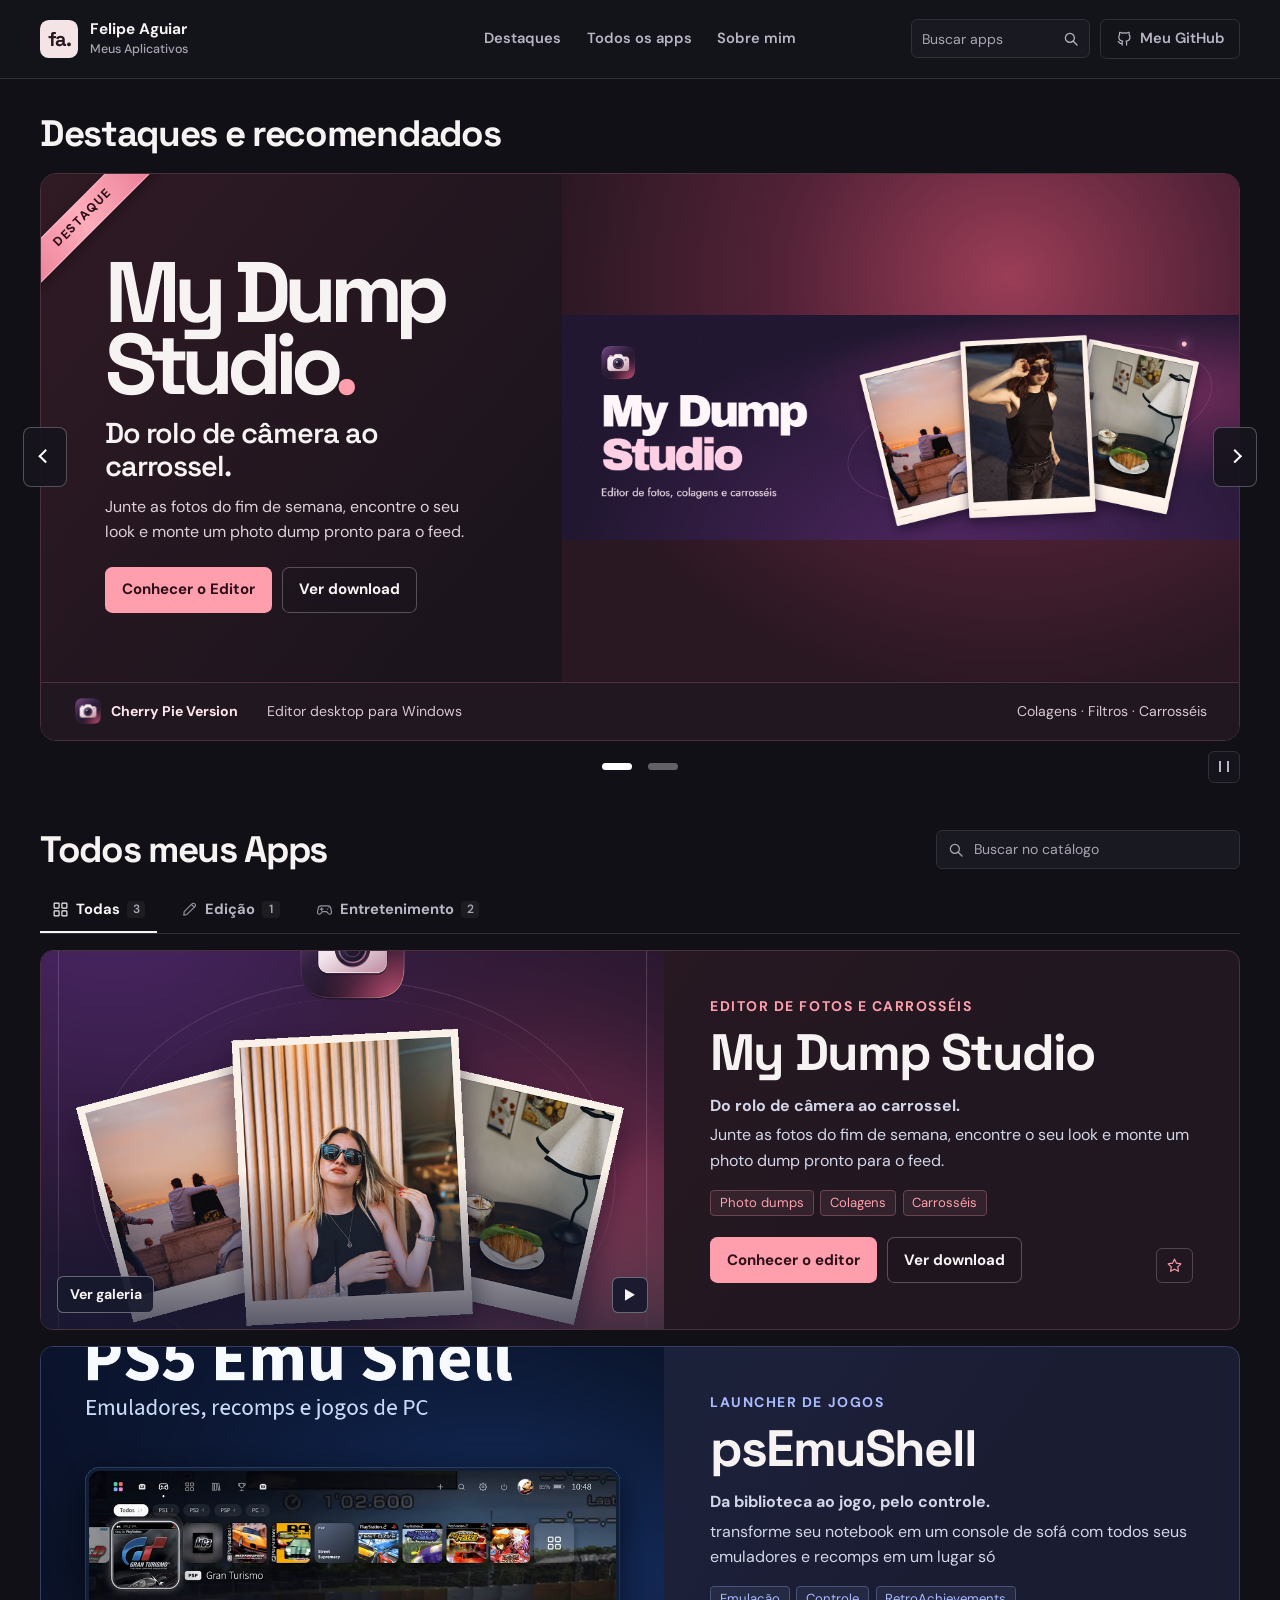
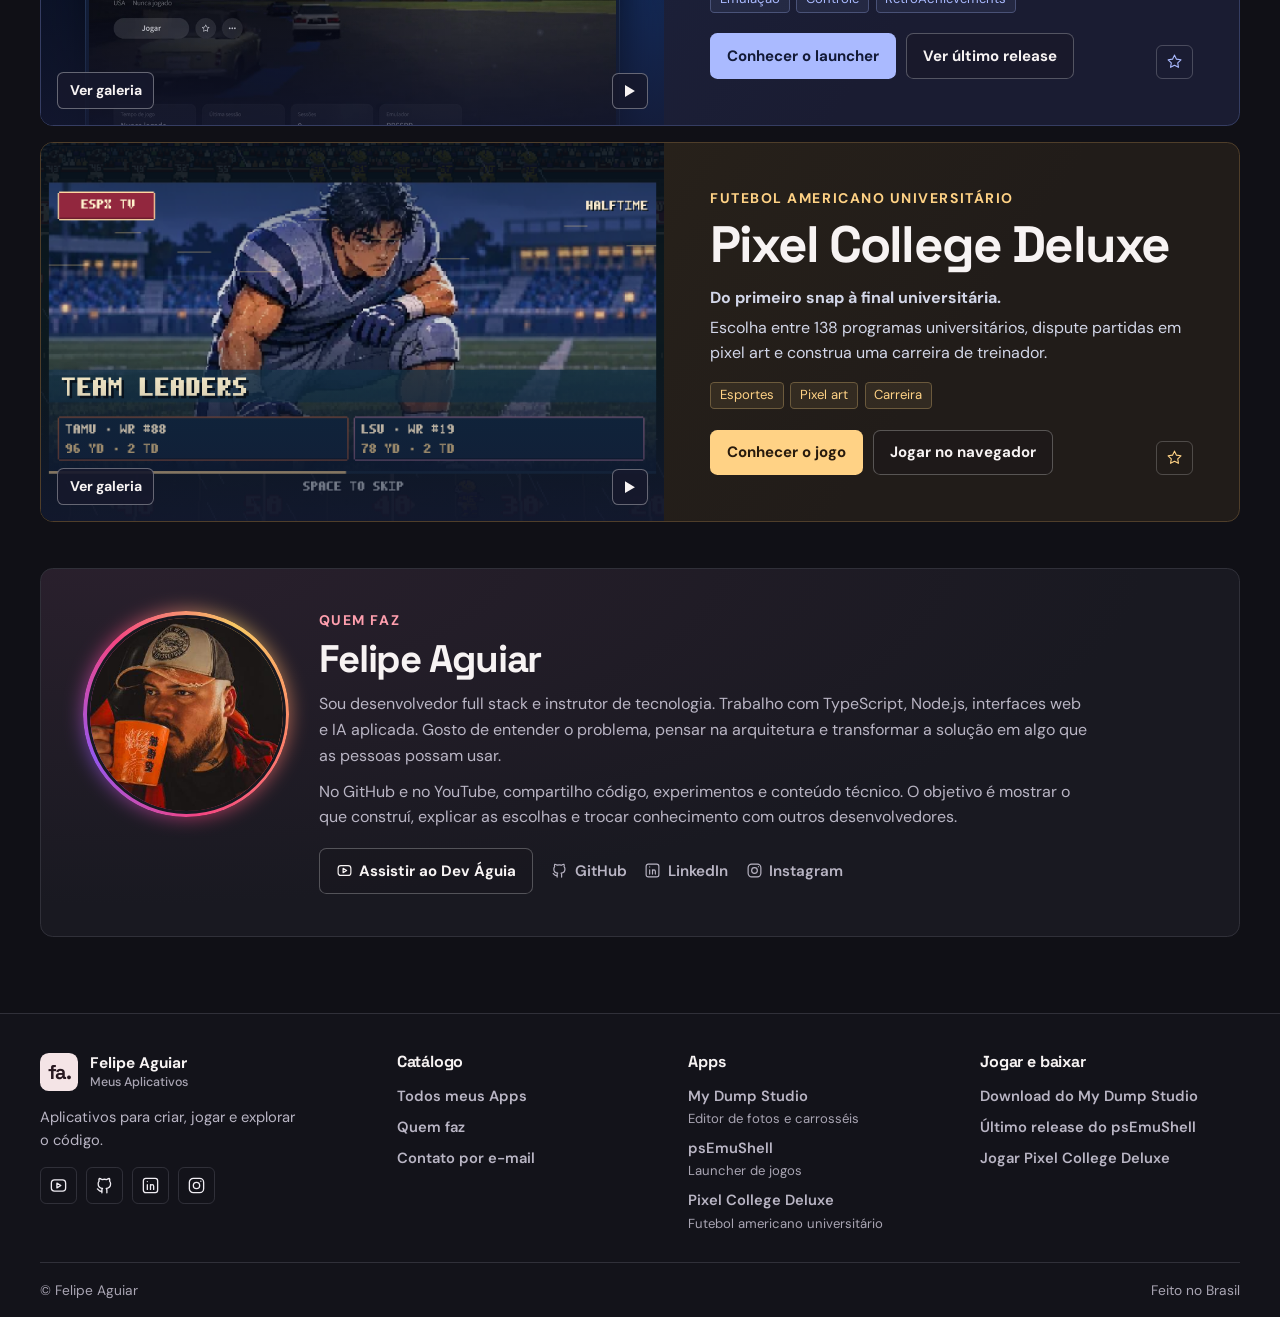
==== commit 491983ab: "Atualiza mídia dos apps e menu mobile" ====
--- a/index.html
+++ b/index.html
@@ -9,7 +9,7 @@
 <meta property="og:title" content="My App Store">
 <meta property="og:description" content="Explore editores, launchers e jogos de navegador criados por Felipe Aguiar. Veja os vídeos, as capturas e onde jogar ou baixar.">
 <meta property="og:url" content="https://felipeaguiarcode.github.io/apps/">
-<meta property="og:image" content="https://felipeaguiarcode.github.io/apps/assets/projects/dump/editor-filters.webp">
+<meta property="og:image" content="https://felipeaguiarcode.github.io/apps/assets/projects/dump/banners/my-dump-studio-banner.png">
 <link rel="canonical" href="https://felipeaguiarcode.github.io/apps/">
 <link rel="icon" href="assets/favicon.svg" type="image/svg+xml">
 <link rel="preconnect" href="https://fonts.googleapis.com">
@@ -28,6 +28,15 @@
       <a href="#projetos">Todos os apps</a>
       <a href="#sobre">Sobre mim</a>
     </nav>
+    <details class="mobile-menu">
+      <summary aria-label="Menu principal"><svg viewBox="0 0 24 24" width="23" height="23" fill="none" stroke="currentColor" stroke-width="1.65" stroke-linecap="round" stroke-linejoin="round" aria-hidden="true"><path d="M4 6h16M4 12h16M4 18h16"/></svg></summary>
+      <nav class="mobile-menu-links" aria-label="Navegação mobile">
+        <a href="#destaques"><svg viewBox="0 0 24 24" width="17" height="17" fill="none" stroke="currentColor" stroke-width="1.65" stroke-linecap="round" stroke-linejoin="round" aria-hidden="true"><path d="m12 3 2.8 5.7 6.3.9-4.5 4.5 1.1 6.2-5.7-3-5.7 3 1.1-6.2-4.5-4.5 6.3-.9Z"/></svg>Destaques</a>
+        <a href="#projetos"><svg viewBox="0 0 24 24" width="17" height="17" fill="none" stroke="currentColor" stroke-width="1.65" stroke-linecap="round" stroke-linejoin="round" aria-hidden="true"><rect x="3" y="3" width="7" height="7" rx="1"/><rect x="14" y="3" width="7" height="7" rx="1"/><rect x="3" y="14" width="7" height="7" rx="1"/><rect x="14" y="14" width="7" height="7" rx="1"/></svg>Todos os apps</a>
+        <a href="#sobre"><svg viewBox="0 0 24 24" width="17" height="17" fill="none" stroke="currentColor" stroke-width="1.65" stroke-linecap="round" stroke-linejoin="round" aria-hidden="true"><circle cx="12" cy="8" r="3"/><path d="M5 20v-1a5 5 0 0 1 5-5h4a5 5 0 0 1 5 5v1"/></svg>Sobre mim</a>
+        <a href="https://github.com/felipeAguiarCode" target="_blank" rel="noopener noreferrer"><svg viewBox="0 0 24 24" width="17" height="17" fill="none" stroke="currentColor" stroke-width="1.65" stroke-linecap="round" stroke-linejoin="round" aria-hidden="true"><path d="M9 19c-4.3 1.3-4.3-2.2-6-2.7m12 5v-3.3a2.9 2.9 0 0 0-.8-2.2c2.7-.3 5.5-1.3 5.5-6a4.7 4.7 0 0 0-1.3-3.3 4.3 4.3 0 0 0-.1-3.3s-1-.3-3.4 1.3a12.6 12.6 0 0 0-6.2 0C6.3 2.9 5.3 3.2 5.3 3.2a4.3 4.3 0 0 0-.1 3.3A4.7 4.7 0 0 0 4 9.8c0 4.7 2.8 5.7 5.5 6a2.9 2.9 0 0 0-.8 2.2v3.3"/></svg>Meu GitHub</a>
+      </nav>
+    </details>
     <div class="header-actions">
       <form class="search-field site-search" role="search" aria-label="Busca principal" action="index.html#projetos" method="get">
         <input type="search" name="q" placeholder="Buscar apps" aria-label="Buscar apps" enterkeyhint="search">
@@ -55,16 +64,9 @@
                 <a class="button secondary" href="https://felipeaguiarcode.github.io/dump-studio/#download" target="_blank" rel="noopener noreferrer">Ver download</a>
               </div>
             </div>
-            <div class="hero-art" aria-hidden="true">
-              <div class="art-grid"></div>
-              <img class="print print-left" src="assets/projects/dump/cafe-moment.jpg" alt="" fetchpriority="high">
-              <img class="print print-right" src="assets/projects/dump/city-romance.jpg" alt="" fetchpriority="high">
-              <img class="print print-main" src="assets/projects/dump/city-muse.jpg" alt="" fetchpriority="high">
-              <span class="art-spark">✳</span>
-              <div class="art-editor"><img src="assets/projects/dump/editor-filters.webp" alt=""></div>
-            </div>
+            <div class="hero-art" aria-hidden="true"><img src="assets/projects/dump/banners/my-dump-studio-banner.png" alt="" fetchpriority="high"></div>
             <div class="app-strip">
-              <span class="strip-brand"><img src="assets/projects/dump/app-icon.png" alt="" width="30" height="30"> Cherry Pie Version</span>
+              <span class="strip-brand"><img src="assets/projects/dump/icons/icon-128.png" alt="" width="30" height="30"> Cherry Pie Version</span>
               <span>Editor desktop para Windows</span>
               <span>Colagens · Filtros · Carrosséis</span>
             </div>
@@ -77,12 +79,12 @@
               <p class="hero-summary">transforme seu notebook em um console de sofá com todos seus emuladores e recomps em um lugar só</p>
               <div class="actions">
                 <a class="button primary" href="projetos/ps5-emushell/index.html">Conhecer o launcher</a>
-                <a class="button secondary" href="https://github.com/felipeAguiarCode/PS5EmuShell/releases/latest" target="_blank" rel="noopener noreferrer">Ver último release</a>
-              </div>
-            </div>
-            <div class="hero-art launcher-art" aria-hidden="true"><img src="assets/projects/ps5/library.jpg" alt=""></div>
+                <a class="button secondary" href="https://github.com/felipeAguiarCode/psEmuShell/releases/latest" target="_blank" rel="noopener noreferrer">Ver último release</a>
+              </div>
+            </div>
+            <div class="hero-art" aria-hidden="true"><img src="assets/projects/ps5/banners/ps5-emu-shell-banner.png" alt=""></div>
             <div class="app-strip">
-              <span class="strip-brand">Versão portátil</span>
+              <span class="strip-brand"><img src="assets/projects/ps5/icons/icon-128.png" alt="" width="30" height="30"> Versão portátil</span>
               <span>Windows 10 / 11 · 64 bits</span>
               <span>ROMs · Recompilações · Jogos de PC</span>
             </div>
@@ -120,14 +122,23 @@
     <p class="catalog-query" data-catalog-query hidden>Resultados para “<span></span>”. <a href="index.html#projetos">Limpar busca</a></p>
     <p class="catalog-empty" data-catalog-empty hidden>Nenhum app encontrado.</p>
     <div class="catalog-list" id="catalog-list">
-      <article class="catalog-entry theme-dump" data-category="edicao" data-search-text="My Dump Studio dump-studio dump-studio Editor de fotos e carrosséis Junte as fotos do fim de semana, encontre o seu look e monte um photo dump pronto para o feed. Photo dumps Colagens Carrosséis">
+      <article class="catalog-entry theme-dump has-catalog-preview has-catalog-icon" data-category="edicao" data-search-text="My Dump Studio dump-studio dump-studio Editor de fotos e carrosséis Junte as fotos do fim de semana, encontre o seu look e monte um photo dump pronto para o feed. Photo dumps Colagens Carrosséis">
+        <a class="catalog-app-icon" href="projetos/dump-studio/index.html" aria-label="Ver app My Dump Studio"><img src="assets/projects/dump/icons/icon-128.png" width="64" height="64" alt="" loading="lazy"></a>
         <div class="catalog-preview" data-card-preview>
-          <a class="catalog-image" href="projetos/dump-studio/index.html#midia" aria-label="Ver o vídeo e as capturas de My Dump Studio">
-            <img class="preview-image is-current" src="assets/projects/dump/editor-filters.webp" alt="" loading="lazy">
-            <img class="preview-image" src="assets/projects/dump/editor-layouts.webp" alt="" loading="lazy">
-            <img class="preview-image" src="assets/projects/dump/presets.png" alt="" loading="lazy">
-            <img class="preview-image" src="assets/projects/dump/textures.png" alt="" loading="lazy">
-            <video class="preview-video" src="assets/projects/dump/demo.mp4" muted loop playsinline preload="none" aria-hidden="true"></video>
+          <a class="catalog-image" href="projetos/dump-studio/index.html#midia" aria-label="Ver galeria de My Dump Studio">
+            <img class="preview-image is-current" src="assets/projects/dump/squares/my-dump-studio-square.png" alt="" loading="lazy">
+            <img class="preview-image" src="assets/projects/dump/screenshots/01-filtros.png" alt="" loading="lazy">
+            <img class="preview-image" src="assets/projects/dump/screenshots/04-layout-de-colagem.png" alt="" loading="lazy">
+            <img class="preview-image" src="assets/projects/dump/screenshots/03-previa-de-preset.png" alt="" loading="lazy">
+            <img class="preview-image" src="assets/projects/dump/screenshots/02-ajustes-de-imagem.png" alt="" loading="lazy">
+            <img class="preview-image" src="assets/projects/dump/screenshots/05-previa-do-carrossel.png" alt="" loading="lazy">
+            <img class="preview-image" src="assets/projects/dump/screenshots/06-exportacao.png" alt="" loading="lazy">
+            <img class="preview-image" src="assets/projects/dump/screenshots/07-simulacoes-de-camera.png" alt="" loading="lazy">
+            <img class="preview-image" src="assets/projects/dump/screenshots/08-texturas-de-filme.png" alt="" loading="lazy">
+            <img class="preview-image" src="assets/projects/dump/screenshots/09-recorte-e-proporcao.png" alt="" loading="lazy">
+            <img class="preview-image" src="assets/projects/dump/screenshots/10-tipografia-em-camadas.png" alt="" loading="lazy">
+            <img class="preview-image" src="assets/projects/dump/screenshots/11-efeitos-de-sobreposicao.png" alt="" loading="lazy">
+            <video class="preview-video" src="assets/projects/dump/videos/my-dump-studio-demo-pt-br.mp4" muted loop playsinline preload="none" aria-hidden="true"></video>
             <span class="catalog-play">Ver galeria</span>
           </a>
           <button class="preview-toggle" type="button" data-preview-name="My Dump Studio" aria-label="Reproduzir prévia de My Dump Studio" hidden><span aria-hidden="true"></span></button>
@@ -136,25 +147,30 @@
           <p class="kicker">Editor de fotos e carrosséis</p>
           <h3>My Dump Studio</h3>
           <p class="catalog-lede">Do rolo de câmera ao carrossel.</p>
-          <p>Junte as fotos do fim de semana, encontre o seu look e monte um photo dump pronto para o feed.</p>
+          <p class="catalog-summary">Junte as fotos do fim de semana, encontre o seu look e monte um photo dump pronto para o feed.</p>
           <ul class="tags"><li>Photo dumps</li><li>Colagens</li><li>Carrosséis</li></ul>
           <div class="catalog-footer">
             <div class="actions">
                 <a class="button primary" href="projetos/dump-studio/index.html">Conhecer o editor</a>
                 <a class="button secondary" href="https://felipeaguiarcode.github.io/dump-studio/#download" target="_blank" rel="noopener noreferrer">Ver download</a>
               </div>
+            <a class="catalog-mobile-action" href="projetos/dump-studio/index.html" aria-label="Ver app My Dump Studio">Ver app</a>
             <a class="repo-stars" href="https://github.com/felipeAguiarCode/dump-studio" target="_blank" rel="noopener noreferrer" data-repo-stars="https://api.github.com/repos/felipeAguiarCode/dump-studio" aria-label="Dar uma estrela a My Dump Studio no GitHub" title="Dar uma estrela no GitHub"><svg viewBox="0 0 24 24" width="17" height="17" fill="none" stroke="currentColor" stroke-width="1.6" stroke-linejoin="round" aria-hidden="true"><path d="m12 3 2.8 5.7 6.3.9-4.5 4.4 1 6.2L12 17.3l-5.6 2.9 1.1-6.2L3 9.6l6.2-.9L12 3Z"/></svg><span data-star-count hidden></span></a>
           </div>
         </div>
       </article>
-      <article class="catalog-entry theme-ps5" data-category="entretenimento" data-search-text="psEmuShell PS5EmuShell ps5-emushell Launcher de jogos transforme seu notebook em um console de sofá com todos seus emuladores e recomps em um lugar só Emulação Controle RetroAchievements">
+      <article class="catalog-entry theme-ps5 has-catalog-preview has-catalog-icon" data-category="entretenimento" data-search-text="psEmuShell psEmuShell ps5-emushell Launcher de jogos transforme seu notebook em um console de sofá com todos seus emuladores e recomps em um lugar só Emulação Controle RetroAchievements">
+        <a class="catalog-app-icon" href="projetos/ps5-emushell/index.html" aria-label="Ver app psEmuShell"><img src="assets/projects/ps5/icons/icon-128.png" width="64" height="64" alt="" loading="lazy"></a>
         <div class="catalog-preview" data-card-preview>
-          <a class="catalog-image" href="projetos/ps5-emushell/index.html#midia" aria-label="Ver o vídeo e as capturas de psEmuShell">
-            <img class="preview-image is-current" src="assets/projects/ps5/library.jpg" alt="" loading="lazy">
-            <img class="preview-image" src="assets/projects/ps5/collections.jpg" alt="" loading="lazy">
-            <img class="preview-image" src="assets/projects/ps5/trophies.jpg" alt="" loading="lazy">
-            <img class="preview-image" src="assets/projects/ps5/keyboard.jpg" alt="" loading="lazy">
-            <video class="preview-video" src="assets/projects/ps5/demo.mp4" muted loop playsinline preload="none" aria-hidden="true"></video>
+          <a class="catalog-image" href="projetos/ps5-emushell/index.html#midia" aria-label="Ver galeria de psEmuShell">
+            <img class="preview-image is-current" src="assets/projects/ps5/squares/ps5-emu-shell-capa.png" alt="" loading="lazy">
+            <img class="preview-image" src="assets/projects/ps5/screenshots/01-tela-de-jogos.png" alt="" loading="lazy">
+            <img class="preview-image" src="assets/projects/ps5/screenshots/02-biblioteca.png" alt="" loading="lazy">
+            <img class="preview-image" src="assets/projects/ps5/screenshots/03-colecoes.png" alt="" loading="lazy">
+            <img class="preview-image" src="assets/projects/ps5/screenshots/04-teclado-virtual.png" alt="" loading="lazy">
+            <img class="preview-image" src="assets/projects/ps5/screenshots/05-trofeus-tema-claro.png" alt="" loading="lazy">
+            <img class="preview-image" src="assets/projects/ps5/screenshots/06-avatares.png" alt="" loading="lazy">
+            <video class="preview-video" src="assets/projects/ps5/videos/ps5-emu-shell-demo.mp4" muted loop playsinline preload="none" aria-hidden="true"></video>
             <span class="catalog-play">Ver galeria</span>
           </a>
           <button class="preview-toggle" type="button" data-preview-name="psEmuShell" aria-label="Reproduzir prévia de psEmuShell" hidden><span aria-hidden="true"></span></button>
@@ -163,32 +179,35 @@
           <p class="kicker">Launcher de jogos</p>
           <h3>psEmuShell</h3>
           <p class="catalog-lede">Da biblioteca ao jogo, pelo controle.</p>
-          <p>transforme seu notebook em um console de sofá com todos seus emuladores e recomps em um lugar só</p>
+          <p class="catalog-summary">transforme seu notebook em um console de sofá com todos seus emuladores e recomps em um lugar só</p>
           <ul class="tags"><li>Emulação</li><li>Controle</li><li>RetroAchievements</li></ul>
           <div class="catalog-footer">
             <div class="actions">
                 <a class="button primary" href="projetos/ps5-emushell/index.html">Conhecer o launcher</a>
-                <a class="button secondary" href="https://github.com/felipeAguiarCode/PS5EmuShell/releases/latest" target="_blank" rel="noopener noreferrer">Ver último release</a>
-              </div>
-            <a class="repo-stars" href="https://github.com/felipeAguiarCode/PS5EmuShell" target="_blank" rel="noopener noreferrer" data-repo-stars="https://api.github.com/repos/felipeAguiarCode/PS5EmuShell" aria-label="Dar uma estrela a psEmuShell no GitHub" title="Dar uma estrela no GitHub"><svg viewBox="0 0 24 24" width="17" height="17" fill="none" stroke="currentColor" stroke-width="1.6" stroke-linejoin="round" aria-hidden="true"><path d="m12 3 2.8 5.7 6.3.9-4.5 4.4 1 6.2L12 17.3l-5.6 2.9 1.1-6.2L3 9.6l6.2-.9L12 3Z"/></svg><span data-star-count hidden></span></a>
+                <a class="button secondary" href="https://github.com/felipeAguiarCode/psEmuShell/releases/latest" target="_blank" rel="noopener noreferrer">Ver último release</a>
+              </div>
+            <a class="catalog-mobile-action" href="projetos/ps5-emushell/index.html" aria-label="Ver app psEmuShell">Ver app</a>
+            <a class="repo-stars" href="https://github.com/felipeAguiarCode/psEmuShell" target="_blank" rel="noopener noreferrer" data-repo-stars="https://api.github.com/repos/felipeAguiarCode/psEmuShell" aria-label="Dar uma estrela a psEmuShell no GitHub" title="Dar uma estrela no GitHub"><svg viewBox="0 0 24 24" width="17" height="17" fill="none" stroke="currentColor" stroke-width="1.6" stroke-linejoin="round" aria-hidden="true"><path d="m12 3 2.8 5.7 6.3.9-4.5 4.4 1 6.2L12 17.3l-5.6 2.9 1.1-6.2L3 9.6l6.2-.9L12 3Z"/></svg><span data-star-count hidden></span></a>
           </div>
         </div>
       </article>
-      <article class="catalog-entry theme-pixel" data-category="entretenimento" data-search-text="Pixel College Deluxe pixel-college-deluxe pixel-college-deluxe Futebol americano universitário Escolha entre 138 programas universitários, dispute partidas em pixel art e construa uma carreira de treinador. Esportes Pixel art Carreira">
+      <article class="catalog-entry theme-pixel has-catalog-preview has-catalog-icon" data-category="entretenimento" data-search-text="Pixel College Deluxe pixel-college-deluxe pixel-college-deluxe Futebol americano universitário Escolha entre 138 programas universitários, dispute partidas em pixel art e construa uma carreira de treinador. Esportes Pixel art Carreira">
+        <a class="catalog-app-icon" href="projetos/pixel-college-deluxe/index.html" aria-label="Ver app Pixel College Deluxe"><img src="assets/projects/pixel/icons/icon-128.png" width="64" height="64" alt="" loading="lazy"></a>
         <div class="catalog-preview" data-card-preview>
-          <a class="catalog-image" href="projetos/pixel-college-deluxe/index.html#midia" aria-label="Ver o vídeo e as capturas de Pixel College Deluxe">
-            <img class="preview-image is-current" src="assets/projects/pixel/cover.webp" alt="" loading="lazy">
-            <img class="preview-image" src="assets/projects/pixel/pre-snap.png" alt="" loading="lazy">
-            <img class="preview-image" src="assets/projects/pixel/passe.png" alt="" loading="lazy">
-            <img class="preview-image" src="assets/projects/pixel/corrida.png" alt="" loading="lazy">
-            <img class="preview-image" src="assets/projects/pixel/recepcao.png" alt="" loading="lazy">
-            <img class="preview-image" src="assets/projects/pixel/espx-tv.png" alt="" loading="lazy">
-            <img class="preview-image" src="assets/projects/pixel/field-goal.png" alt="" loading="lazy">
-            <img class="preview-image" src="assets/projects/pixel/cover-2.png" alt="" loading="lazy">
-            <img class="preview-image" src="assets/projects/pixel/defesa-passe.png" alt="" loading="lazy">
-            <img class="preview-image" src="assets/projects/pixel/uma-mao.png" alt="" loading="lazy">
-            <img class="preview-image" src="assets/projects/pixel/neblina.png" alt="" loading="lazy">
-            <video class="preview-video" src="assets/projects/pixel/demo.mp4" muted loop playsinline preload="none" aria-hidden="true"></video>
+          <a class="catalog-image" href="projetos/pixel-college-deluxe/index.html#midia" aria-label="Ver galeria de Pixel College Deluxe">
+            <img class="preview-image is-current" src="assets/projects/pixel/screenshots/28-espx-tv-leaders-texas-am-lsu.png" alt="" loading="lazy">
+            <img class="preview-image" src="assets/projects/pixel/squares/pixel-college-deluxe.png" alt="" loading="lazy">
+            <img class="preview-image" src="assets/projects/pixel/screenshots/01-chuva-alabama-auburn-pre-snap.png" alt="" loading="lazy">
+            <img class="preview-image" src="assets/projects/pixel/screenshots/02-chuva-florida-state-clemson-passe.png" alt="" loading="lazy">
+            <img class="preview-image" src="assets/projects/pixel/screenshots/05-neve-michigan-michigan-state-handoff.png" alt="" loading="lazy">
+            <img class="preview-image" src="assets/projects/pixel/screenshots/09-qte-texas-am-lsu-recepcao.png" alt="" loading="lazy">
+            <img class="preview-image" src="assets/projects/pixel/screenshots/25-espx-tv-halftime-georgia-tennessee.png" alt="" loading="lazy">
+            <img class="preview-image" src="assets/projects/pixel/screenshots/06-neve-ohio-state-penn-state-field-goal.png" alt="" loading="lazy">
+            <img class="preview-image" src="assets/projects/pixel/screenshots/07-neve-notre-dame-iowa-cover-2.png" alt="" loading="lazy">
+            <img class="preview-image" src="assets/projects/pixel/screenshots/11-qte-miami-florida-defesa-do-passe.png" alt="" loading="lazy">
+            <img class="preview-image" src="assets/projects/pixel/screenshots/13-especial-usc-ucla-recepcao-com-uma-mao.png" alt="" loading="lazy">
+            <img class="preview-image" src="assets/projects/pixel/screenshots/18-fog-army-navy-watch-game.png" alt="" loading="lazy">
+            <video class="preview-video" src="assets/projects/pixel/videos/pixel-college-deluxe.mp4" muted loop playsinline preload="none" aria-hidden="true"></video>
             <span class="catalog-play">Ver galeria</span>
           </a>
           <button class="preview-toggle" type="button" data-preview-name="Pixel College Deluxe" aria-label="Reproduzir prévia de Pixel College Deluxe" hidden><span aria-hidden="true"></span></button>
@@ -197,13 +216,14 @@
           <p class="kicker">Futebol americano universitário</p>
           <h3>Pixel College Deluxe</h3>
           <p class="catalog-lede">Do primeiro snap à final universitária.</p>
-          <p>Escolha entre 138 programas universitários, dispute partidas em pixel art e construa uma carreira de treinador.</p>
+          <p class="catalog-summary">Escolha entre 138 programas universitários, dispute partidas em pixel art e construa uma carreira de treinador.</p>
           <ul class="tags"><li>Esportes</li><li>Pixel art</li><li>Carreira</li></ul>
           <div class="catalog-footer">
             <div class="actions">
                 <a class="button primary" href="projetos/pixel-college-deluxe/index.html">Conhecer o jogo</a>
                 <a class="button secondary" href="https://felipeaguiarcode.github.io/pixel-college-deluxe/" target="_blank" rel="noopener noreferrer">Jogar no navegador</a>
               </div>
+            <a class="catalog-mobile-action" href="projetos/pixel-college-deluxe/index.html" aria-label="Ver app Pixel College Deluxe">Ver app</a>
             <a class="repo-stars" href="https://github.com/felipeAguiarCode/pixel-college-deluxe" target="_blank" rel="noopener noreferrer" data-repo-stars="https://api.github.com/repos/felipeAguiarCode/pixel-college-deluxe" aria-label="Dar uma estrela a Pixel College Deluxe no GitHub" title="Dar uma estrela no GitHub"><svg viewBox="0 0 24 24" width="17" height="17" fill="none" stroke="currentColor" stroke-width="1.6" stroke-linejoin="round" aria-hidden="true"><path d="m12 3 2.8 5.7 6.3.9-4.5 4.4 1 6.2L12 17.3l-5.6 2.9 1.1-6.2L3 9.6l6.2-.9L12 3Z"/></svg><span data-star-count hidden></span></a>
           </div>
         </div>
@@ -218,14 +238,19 @@
     <div class="about-copy">
       <p class="kicker">Quem faz</p>
       <h2 id="about-me-title">Felipe Aguiar</h2>
-      <p>Sou desenvolvedor full stack e instrutor de tecnologia. Trabalho com TypeScript, Node.js, interfaces web e IA aplicada. Gosto de entender o problema, pensar na arquitetura e transformar a solução em algo que as pessoas possam usar.</p>
-      <p>No GitHub e no YouTube, compartilho código, experimentos e conteúdo técnico. O objetivo é mostrar o que construí, explicar as escolhas e trocar conhecimento com outros desenvolvedores.</p>
-      <div class="actions">
-        <a class="button secondary" href="https://www.youtube.com/@devaguia/videos" target="_blank" rel="noopener noreferrer"><svg viewBox="0 0 24 24" width="17" height="17" fill="none" stroke="currentColor" stroke-width="1.65" stroke-linecap="round" stroke-linejoin="round" aria-hidden="true"><rect x="3" y="5" width="18" height="14" rx="4"/><path d="m10 9 5 3-5 3Z"/></svg>Assistir ao Dev Águia</a>
-        <a class="text-link" href="https://github.com/felipeAguiarCode" target="_blank" rel="noopener noreferrer"><svg viewBox="0 0 24 24" width="17" height="17" fill="none" stroke="currentColor" stroke-width="1.65" stroke-linecap="round" stroke-linejoin="round" aria-hidden="true"><path d="M9 19c-4.3 1.3-4.3-2.2-6-2.7m12 5v-3.3a2.9 2.9 0 0 0-.8-2.2c2.7-.3 5.5-1.3 5.5-6a4.7 4.7 0 0 0-1.3-3.3 4.3 4.3 0 0 0-.1-3.3s-1-.3-3.4 1.3a12.6 12.6 0 0 0-6.2 0C6.3 2.9 5.3 3.2 5.3 3.2a4.3 4.3 0 0 0-.1 3.3A4.7 4.7 0 0 0 4 9.8c0 4.7 2.8 5.7 5.5 6a2.9 2.9 0 0 0-.8 2.2v3.3"/></svg>GitHub</a>
-        <a class="text-link" href="https://www.linkedin.com/in/felipeaguiar-exe/" target="_blank" rel="noopener noreferrer"><svg viewBox="0 0 24 24" width="17" height="17" fill="none" stroke="currentColor" stroke-width="1.65" stroke-linecap="round" stroke-linejoin="round" aria-hidden="true"><rect x="3" y="3" width="18" height="18" rx="3"/><path d="M8 11v6m0-10v.1M12 17v-6m0 2a2 2 0 0 1 4 0v4"/></svg>LinkedIn</a>
-        <a class="text-link" href="https://www.instagram.com/felipeaguiar.exe/" target="_blank" rel="noopener noreferrer"><svg viewBox="0 0 24 24" width="17" height="17" fill="none" stroke="currentColor" stroke-width="1.65" stroke-linecap="round" stroke-linejoin="round" aria-hidden="true"><rect x="3" y="3" width="18" height="18" rx="5"/><circle cx="12" cy="12" r="4"/><path d="M17.5 6.6h.01"/></svg>Instagram</a>
-      </div>
+      <span class="about-handle">@felipeaguiar.exe</span>
+      <p>Sou desenvolvedor full stack e instrutor de tecnologia. Trabalho com TypeScript, Node.js, interfaces web e IA aplicada.<span class="about-bio-details"> Gosto de entender o problema, pensar na arquitetura e transformar a solução em algo que as pessoas possam usar.</span></p>
+      <p class="about-bio-details">No GitHub e no YouTube, compartilho código, experimentos e conteúdo técnico. O objetivo é mostrar o que construí, explicar as escolhas e trocar conhecimento com outros desenvolvedores.</p>
+      <div class="about-profile-actions">
+        <a class="button primary" href="https://www.instagram.com/felipeaguiar.exe/" target="_blank" rel="noopener noreferrer" aria-label="Seguir Felipe Aguiar no Instagram">Seguir</a>
+        <a class="button secondary" href="#projetos">Ver apps</a>
+      </div>
+      <nav class="actions" aria-label="Redes sociais de Felipe Aguiar">
+        <a class="button secondary" href="https://www.youtube.com/@devaguia/videos" target="_blank" rel="noopener noreferrer" aria-label="Assistir ao Dev Águia no YouTube"><svg viewBox="0 0 24 24" width="17" height="17" fill="none" stroke="currentColor" stroke-width="1.65" stroke-linecap="round" stroke-linejoin="round" aria-hidden="true"><rect x="3" y="5" width="18" height="14" rx="4"/><path d="m10 9 5 3-5 3Z"/></svg><span>Assistir ao Dev Águia</span></a>
+        <a class="text-link" href="https://github.com/felipeAguiarCode" target="_blank" rel="noopener noreferrer" aria-label="GitHub"><svg viewBox="0 0 24 24" width="17" height="17" fill="none" stroke="currentColor" stroke-width="1.65" stroke-linecap="round" stroke-linejoin="round" aria-hidden="true"><path d="M9 19c-4.3 1.3-4.3-2.2-6-2.7m12 5v-3.3a2.9 2.9 0 0 0-.8-2.2c2.7-.3 5.5-1.3 5.5-6a4.7 4.7 0 0 0-1.3-3.3 4.3 4.3 0 0 0-.1-3.3s-1-.3-3.4 1.3a12.6 12.6 0 0 0-6.2 0C6.3 2.9 5.3 3.2 5.3 3.2a4.3 4.3 0 0 0-.1 3.3A4.7 4.7 0 0 0 4 9.8c0 4.7 2.8 5.7 5.5 6a2.9 2.9 0 0 0-.8 2.2v3.3"/></svg><span>GitHub</span></a>
+        <a class="text-link" href="https://www.linkedin.com/in/felipeaguiar-exe/" target="_blank" rel="noopener noreferrer" aria-label="LinkedIn"><svg viewBox="0 0 24 24" width="17" height="17" fill="none" stroke="currentColor" stroke-width="1.65" stroke-linecap="round" stroke-linejoin="round" aria-hidden="true"><rect x="3" y="3" width="18" height="18" rx="3"/><path d="M8 11v6m0-10v.1M12 17v-6m0 2a2 2 0 0 1 4 0v4"/></svg><span>LinkedIn</span></a>
+        <a class="text-link" href="https://www.instagram.com/felipeaguiar.exe/" target="_blank" rel="noopener noreferrer" aria-label="Instagram"><svg viewBox="0 0 24 24" width="17" height="17" fill="none" stroke="currentColor" stroke-width="1.65" stroke-linecap="round" stroke-linejoin="round" aria-hidden="true"><rect x="3" y="3" width="18" height="18" rx="5"/><circle cx="12" cy="12" r="4"/><path d="M17.5 6.6h.01"/></svg><span>Instagram</span></a>
+      </nav>
     </div>
   </section>
 </main>
@@ -257,7 +282,7 @@
       <nav class="footer-col" aria-label="Jogar e baixar">
         <h2>Jogar e baixar</h2>
         <a href="https://felipeaguiarcode.github.io/dump-studio/#download" target="_blank" rel="noopener noreferrer">Download do My Dump Studio</a>
-        <a href="https://github.com/felipeAguiarCode/PS5EmuShell/releases/latest" target="_blank" rel="noopener noreferrer">Último release do psEmuShell</a>
+        <a href="https://github.com/felipeAguiarCode/psEmuShell/releases/latest" target="_blank" rel="noopener noreferrer">Último release do psEmuShell</a>
         <a href="https://felipeaguiarcode.github.io/pixel-college-deluxe/" target="_blank" rel="noopener noreferrer">Jogar Pixel College Deluxe</a>
       </nav>
     </div>
@@ -267,6 +292,7 @@
     </div>
   </div>
 </footer>
+<script src="assets/js/site.js" defer></script>
 <script src="assets/js/home.js" defer></script>
 </body>
 </html>
--- a/assets/css/portfolio.css
+++ b/assets/css/portfolio.css
@@ -98,6 +98,7 @@
   font-weight: 600;
 }
 .site-nav a:hover, .site-footer nav a:hover, .header-source:hover { color: var(--text); }
+.mobile-menu { display: none; }
 .header-actions { display: flex; align-items: center; justify-self: end; gap: .65rem; }
 .search-field {
   display: flex;
@@ -273,6 +274,7 @@
   justify-content: center;
   padding: clamp(1.75rem, 5vw, 4.25rem);
 }
+.hero-text-only .hero-copy { grid-column: 1 / -1; }
 .kicker {
   display: flex;
   align-items: center;
@@ -325,59 +327,13 @@
   isolation: isolate;
   background: radial-gradient(ellipse at 66% 20%, #9b3d57 0, #532237 36%, #291722 74%);
 }
-.hero-art::after {
-  position: absolute;
-  z-index: -1;
+.hero-art img {
+  position: absolute;
   inset: 0;
-  background: linear-gradient(90deg, #251722, transparent 32%, #1e111a21 82%), linear-gradient(0deg, #1a101a, transparent 23%);
-  content: '';
-}
-.launcher-art { background: #181b30; }
-.launcher-art img { position: absolute; inset: 0; width: 100%; height: 100%; object-fit: cover; object-position: 54%; }
-.launcher-art::after {
-  z-index: 1;
-  background: linear-gradient(90deg, #181b30, #181b3030 26%, transparent 62%),
-    linear-gradient(0deg, #151829bb, transparent 24%);
-}
-.art-grid {
-  position: absolute;
-  z-index: -2;
-  inset: 0;
-  background: repeating-linear-gradient(90deg, #ffb6c620 0 1px, transparent 1px 2.5rem), repeating-linear-gradient(#ffb6c620 0 1px, transparent 1px 2.5rem);
-  mask-image: radial-gradient(ellipse at 63% 46%, #000 4%, #0008 55%, #0000 91%);
-}
-.print {
-  position: absolute;
-  width: 31%;
-  aspect-ratio: 4 / 5;
-  object-fit: cover;
-  border: .42rem solid #f2e3df;
-  border-bottom-width: 1.65rem;
-  box-shadow: 0 16px 42px #130b1570;
-}
-.print-left { left: 6%; top: 24%; transform: rotate(-15deg); }
-.print-right { right: 6%; top: 13%; transform: rotate(13deg); }
-.print-main {
-  top: 8%;
-  left: 31%;
-  width: 36%;
-  transform: rotate(-4deg);
-  object-position: 50% 43%;
-}
-.art-spark { position: absolute; z-index: 1; top: 7%; left: 22%; color: #ffd0db; font-size: clamp(2.2rem, 5vw, 4.7rem); line-height: 1; }
-.art-editor {
-  position: absolute;
-  z-index: 2;
-  bottom: 6%;
-  right: 8%;
-  width: 53%;
-  overflow: hidden;
-  border: 1px solid #e6a5b56e;
-  border-radius: .55rem;
-  box-shadow: 0 18px 55px #100810d0;
-  transform: rotate(3deg);
-}
-.art-editor img { width: 100%; }
+  width: 100%;
+  height: 100%;
+  object-fit: contain;
+}
 .app-strip {
   grid-column: 1 / -1;
   display: flex;
@@ -448,18 +404,19 @@
 .catalog-list { display: grid; gap: 1rem; }
 .catalog-entry {
   display: grid;
-  grid-template-columns: minmax(0, 1.04fr) minmax(0, .96fr);
   align-items: stretch;
   overflow: hidden;
   border: 1px solid #353d62;
   border-radius: .8rem;
   background: linear-gradient(125deg, #202a49, #1a1c32 72%);
 }
+.catalog-entry.has-catalog-preview { grid-template-columns: minmax(0, 1.04fr) minmax(0, .96fr); }
 .catalog-entry.theme-dump { border-color: #49303c; background: linear-gradient(125deg, #301a25, #211720 72%); }
 .catalog-entry.theme-dump .catalog-preview { background: var(--wash); }
 .catalog-entry.theme-pixel { border-color: #4f3e2a; background: linear-gradient(125deg, #30281c, #211c19 72%); }
 .catalog-entry.theme-pixel .catalog-preview { background: #101e22; }
 .catalog-preview { position: relative; min-height: 18rem; overflow: hidden; background: #15192d; }
+.catalog-app-icon { display: none; }
 .catalog-image { position: absolute; inset: 0; }
 .catalog-image:focus-visible { outline-offset: -5px; }
 .catalog-image::after { position: absolute; inset: 0; background: linear-gradient(0deg, #151933b5, transparent 42%); content: ''; pointer-events: none; }
@@ -509,6 +466,7 @@
 .catalog-copy p:not(.kicker) { color: #d2d6e8; }
 .catalog-copy .catalog-lede { margin-bottom: .25rem; color: var(--text); font-weight: 700; }
 .catalog-footer { display: flex; flex-wrap: wrap; align-items: flex-end; gap: .7rem; margin-top: 1.3rem; }
+.catalog-mobile-action { display: none; }
 .repo-stars {
   display: inline-flex;
   align-items: center;
@@ -568,6 +526,7 @@
 .project-heading h1 { margin-top: .36rem; font-size: clamp(2.75rem, 6.3vw, 5.7rem); line-height: 1; letter-spacing: -.065em; }
 .project-heading > p { padding-bottom: .15rem; color: var(--muted); font-size: clamp(1rem, 1.5vw, 1.22rem); }
 .showcase { position: relative; display: grid; grid-template-columns: minmax(0, 2.22fr) minmax(0, 1fr); gap: 1.25rem; align-items: start; }
+.showcase-text-only { grid-template-columns: minmax(0, 1fr); }
 .gallery {
   min-width: 0;
   border: 1px solid var(--line);
@@ -622,6 +581,8 @@
 .summary-art { position: relative; isolation: isolate; overflow: hidden; aspect-ratio: 2 / 1; background: var(--wash); }
 .summary-art > img { width: 100%; height: 100%; object-fit: cover; }
 .summary-art::after { position: absolute; z-index: 1; inset: 0; background: linear-gradient(100deg, #16152be8, #14173731 70%); content: ''; }
+.summary-art-capture { aspect-ratio: 16 / 10; }
+.summary-art-capture::after { content: none; }
 .summary-art span {
   position: absolute;
   z-index: 2;
@@ -631,9 +592,8 @@
   font: 700 clamp(1.55rem, 3vw, 2.4rem)/.98 var(--display);
   letter-spacing: -.055em;
 }
-.summary-art-dump > img { object-position: 50% 43%; }
-.summary-art-dump::after { background: linear-gradient(100deg, #401324e8, #41132136 78%); }
-.summary-art-dump span img { margin-bottom: .4rem; object-fit: contain; }
+.summary .summary-art-dump { min-height: 0; aspect-ratio: 1; }
+.summary-art-dump::after { content: none; }
 .theme-pixel .summary-art::after { background: linear-gradient(95deg, #24180ce6, #291b1030 75%); }
 .theme-pixel .summary-art span { max-width: 11ch; }
 .summary-copy { display: grid; padding: 1rem 1.15rem 1.15rem; }
@@ -696,6 +656,7 @@
 .fact-person img { flex: none; width: 1.85rem; height: 1.85rem; object-fit: cover; border-radius: 50%; }
 .facts > div:has(.fact-person) { align-items: center; }
 .info-card .text-link { display: block; width: fit-content; padding: .26rem 0; font-size: .91rem; }
+.mobile-info-icon { display: none; }
 @container info-card (max-width: 16.5rem) {
   .facts > div { grid-template-columns: minmax(0, 1fr); gap: .2rem; }
   .facts dd { margin-inline-start: 1.45rem; }
@@ -726,7 +687,7 @@
 .faq summary::marker { color: var(--accent); }
 .faq p { color: var(--muted); padding: 0 0 .85rem 1.1rem; }
 .other-project { display: flex; justify-content: space-between; gap: 1rem; align-items: center; margin-top: 2.5rem; padding: .95rem 1.1rem; border: 1px solid var(--line); border-radius: .5rem; }
-.other-project span { color: var(--dim); }
+.other-project > span { color: var(--dim); }
 .other-project a { font-weight: 700; }
 .other-project a:hover { text-decoration: underline; text-underline-offset: .22rem; }
 
@@ -819,6 +780,7 @@
   border-radius: 50%;
 }
 .about-copy h2 { margin: .45rem 0 .7rem; }
+.about-handle, .about-profile-actions { display: none; }
 .about-copy p:not(.kicker) { max-width: 70ch; color: var(--muted); }
 .about-copy p + p { margin-top: .65rem; }
 .about-copy .actions { margin-top: 1.15rem; gap: .75rem 1.1rem; }
@@ -857,50 +819,295 @@
   .project-facts { grid-template-columns: repeat(auto-fit, minmax(min(14rem, 100%), 1fr)); }
   .install { gap: 1.35rem; }
 }
-@media (max-width: 42rem) {
+@media (max-width: 42rem), (max-width: 56rem) and (hover: none) and (pointer: coarse) {
   .shell { width: calc(100% - 2rem); }
-  .header-inner { column-gap: .45rem; }
-  .header-inner .brand { white-space: normal; }
+  .header-inner { grid-template-columns: auto minmax(0, 1fr); column-gap: .45rem; }
+  .header-inner .brand {
+    grid-column: 2;
+    grid-row: 1;
+    flex-direction: row-reverse;
+    justify-self: end;
+    text-align: right;
+    white-space: normal;
+  }
   .header-actions { display: contents; }
-  .header-source { grid-column: 2; grid-row: 1; padding-inline: .55rem; gap: .34rem; font-size: .83rem; }
-  .site-search { grid-column: 1 / -1; grid-row: 3; width: 100%; }
+  .site-nav, .header-source { display: none; }
+  .site-search { grid-column: 1 / -1; grid-row: 2; width: 100%; }
+  .search-field input { font-size: 1rem; }
+  .mobile-menu {
+    display: block;
+    position: relative;
+    z-index: 5;
+    grid-column: 1;
+    grid-row: 1;
+    justify-self: start;
+  }
+  .mobile-menu summary {
+    display: grid;
+    place-items: center;
+    width: 2.75rem;
+    height: 2.75rem;
+    list-style: none;
+    border: 1px solid var(--line);
+    border-radius: .45rem;
+    color: var(--text);
+    background: var(--surface);
+    transition: border-color .2s ease-out;
+  }
+  .mobile-menu summary::-webkit-details-marker { display: none; }
+  .mobile-menu[open] summary { border-color: var(--accent); }
+  .mobile-menu-links {
+    position: absolute;
+    inset-block-start: calc(100% + .5rem);
+    inset-inline-start: 0;
+    display: grid;
+    width: min(15rem, calc(100vw - 2rem));
+    padding: .35rem;
+    border: 1px solid var(--line);
+    border-radius: .6rem;
+    background: var(--surface);
+    box-shadow: 0 .65rem 1.5rem #09080d99;
+  }
+  @supports selector(::details-content) {
+    .mobile-menu::details-content {
+      position: absolute;
+      inset-block-start: calc(100% + .5rem);
+      inset-inline-start: 0;
+      opacity: 0;
+      transform: translateY(-.4rem) scale(.98);
+      transform-origin: top left;
+      transition: opacity .2s ease, transform .24s cubic-bezier(.22, 1, .36, 1), content-visibility .24s allow-discrete;
+      pointer-events: none;
+    }
+    .mobile-menu[open]::details-content {
+      opacity: 1;
+      transform: none;
+      pointer-events: auto;
+    }
+    .mobile-menu-links { position: static; }
+  }
+  .mobile-menu-links a {
+    display: flex;
+    align-items: center;
+    gap: .5rem;
+    min-height: 2.65rem;
+    padding: .5rem .65rem;
+    border-radius: .3rem;
+    color: var(--text);
+    font-weight: 600;
+  }
+  .mobile-menu-links svg { flex: none; }
+  .mobile-menu-links a:is(:hover, :focus-visible) { background: var(--surface-strong); }
+  .home, .project, .site-footer { text-align: center; }
   .home { padding-top: 1.1rem; padding-bottom: 2.8rem; }
-  .hero-slide, .catalog-entry { grid-template-columns: minmax(0, 1fr); }
-  .hero-slide { grid-template-rows: 1fr auto auto; }
-  .hero-copy { padding: 1.65rem 1.2rem 1.45rem; }
-  .hero-slide.theme-dump .hero-copy { padding-top: 5rem; }
-  .story-arrow { top: auto; bottom: calc(11vw + 3rem); width: 2.25rem; height: 2.75rem; transform: none; }
-  .story-arrow.previous { left: -.45rem; }
-  .story-arrow.next { right: -.45rem; }
-  .hero-copy h2 { font-size: clamp(2.9rem, 11vw, 5.3rem); }
-  .theme-ps5 .hero-copy h2 { font-size: clamp(2.25rem, 9vw, 3.75rem); }
-  .hero-art { min-height: 0; aspect-ratio: 1.37; }
-  .art-editor { bottom: 7%; }
-  .print { border-width: .28rem; border-bottom-width: 1rem; }
-  .app-strip { font-size: .82rem; }
+  .story-slides {
+    display: flex;
+    gap: .7rem;
+    overflow: hidden;
+    overflow-x: auto;
+    overscroll-behavior-x: contain;
+    scroll-snap-type: x mandatory;
+    scrollbar-width: none;
+    border: 0;
+    border-radius: 0;
+  }
+  .story-slides::-webkit-scrollbar { display: none; }
+  .story-slides .hero-slide {
+    position: relative;
+    flex: 0 0 calc(100% - 1.85rem);
+    grid-template-columns: minmax(0, 1fr);
+    grid-template-rows: auto 1fr auto;
+    min-width: 0;
+    overflow: hidden;
+    border: 1px solid var(--line);
+    border-radius: 1rem;
+    opacity: 1;
+    visibility: visible;
+    scroll-snap-align: start;
+    transition: none;
+  }
+  .story-slides .hero-slide:only-child { flex-basis: 100%; }
+  .story-arrow { display: none; }
+  .hero-art { grid-area: 1 / 1; min-height: 0; aspect-ratio: 1.55; }
+  .hero-copy { grid-area: 2 / 1; align-items: center; justify-content: start; padding: 1.15rem 1rem; }
+  .hero-copy h2, .theme-ps5 .hero-copy h2 { margin-block: .25rem .6rem; font-size: clamp(2.15rem, 7.7vw, 3.6rem); line-height: .94; }
+  .app-strip { grid-area: 3 / 1; justify-content: center; padding-block: .55rem; font-size: .79rem; }
   .app-strip > :last-child { display: none; }
   .home-catalog { margin-top: 2rem; }
+  .catalog-heading, .catalog-filters, .tags { justify-content: center; }
   .catalog-search { width: 100%; }
   .catalog-filters button { gap: .28rem; padding-inline: .3rem; font-size: .84rem; }
   .catalog-filters button svg { width: .875rem; height: .875rem; }
-  .catalog-preview { min-height: 0; aspect-ratio: 16 / 9; }
+  .catalog-list { gap: 0; }
+  .catalog-list .catalog-entry {
+    position: relative;
+    grid-template-columns: minmax(0, 1fr);
+    align-items: start;
+    gap: .75rem;
+    padding: .9rem .2rem;
+    border: 0;
+    border-bottom: 1px solid var(--line);
+    border-radius: 0;
+    background: transparent;
+  }
+  .catalog-list .catalog-entry.has-catalog-icon { grid-template-columns: 4rem minmax(0, 1fr); }
+  .catalog-preview { display: none; }
+  .catalog-app-icon { display: block; border: 1px solid var(--line); border-radius: .85rem; }
+  .catalog-app-icon img { display: block; width: 100%; height: auto; aspect-ratio: 1; object-fit: contain; border-radius: inherit; }
+  .catalog-copy {
+    display: grid;
+    grid-template-columns: minmax(0, 1fr) auto;
+    grid-template-areas: 'title action' 'category category' 'summary summary';
+    align-items: center;
+    align-self: start;
+    gap: .15rem .6rem;
+    padding: 0;
+    text-align: start;
+  }
+  .catalog-copy h3 { grid-area: title; margin: 0; font-size: 1.08rem; letter-spacing: -.025em; overflow-wrap: anywhere; }
+  .catalog-copy .kicker { grid-area: category; color: var(--muted); font-size: .83rem; font-weight: 500; letter-spacing: normal; text-transform: none; }
+  .catalog-copy .catalog-summary { grid-area: summary; margin-top: .2rem; font-size: .88rem; line-height: 1.4; }
+  .catalog-copy :is(.catalog-lede, .tags), .catalog-footer .actions { display: none; }
+  .catalog-footer { display: contents; }
+  .catalog-mobile-action {
+    grid-area: action;
+    display: inline-flex;
+    align-items: center;
+    min-height: 2.5rem;
+    padding: .3rem .68rem;
+    border: 1px solid color-mix(in srgb, var(--accent) 27%, var(--line));
+    border-radius: 1rem;
+    background: var(--wash);
+    color: var(--accent);
+    font-size: .83rem;
+    font-weight: 700;
+    white-space: nowrap;
+  }
+  .catalog-list .repo-stars { display: none; }
+  .hero-copy .actions,
+  .install-copy .actions {
+    flex-direction: column;
+    flex-wrap: nowrap;
+    align-items: stretch;
+    width: min(100%, 22rem);
+    margin-inline: auto;
+  }
+  .summary-copy .button,
+  .summary-copy .text-link { width: min(100%, 22rem); margin-inline: auto; }
+  .summary-copy .text-link,
+  .info-card .text-link {
+    display: flex;
+    align-items: center;
+    justify-content: center;
+    min-height: 2.85rem;
+    padding: .62rem 1rem;
+    border: 1px solid var(--line);
+    border-radius: .46rem;
+    background: #ffffff06;
+    font-size: .94rem;
+    line-height: 1.25;
+  }
   .project { padding-bottom: 2.8rem; }
   .project-hero { padding-top: 1rem; }
-  .project-heading { margin-top: 1rem; }
-  .summary, .feature, .install, .faq { grid-template-columns: minmax(0, 1fr); }
+  .breadcrumb { justify-content: center; flex-wrap: wrap; }
+  .project-heading { flex-direction: column; align-items: center; margin-top: 1rem; }
+  .section-nav { justify-content: center; gap: .65rem 1rem; }
+  .story-intro { padding-right: 0; }
+  .story-intro > p { margin-inline: auto; }
+  .gallery-thumbs { justify-content: safe center; }
+  .gallery-caption { flex-direction: column; }
+  .showcase, .project-body, .summary, .feature, .install, .faq { grid-template-columns: minmax(0, 1fr); }
   .summary-art { min-height: 0; aspect-ratio: 2.5; }
+  .summary-art > img { position: absolute; inset: 0; }
+  .summary .summary-art::after { background: linear-gradient(0deg, #101016e8, #10101622 82%); }
+  .summary-art span { left: 50%; width: max-content; max-width: calc(100% - 2rem); transform: translateX(-50%); }
+  .project :is(.summary-copy, .info-card, .feature, .mechanic-card, .install, .faq details, .other-project) { text-align: start; }
+  .summary-copy .tags { justify-content: flex-start; }
+  .project-facts { grid-template-columns: minmax(0, 1fr); }
+  .info-card { padding: .85rem; }
+  .info-card h2, .platform, .install h2, .install-steps h3, .other-project > span {
+    display: flex;
+    align-items: center;
+    gap: .55rem;
+  }
+  .mobile-info-icon, .facts dt svg {
+    display: grid;
+    place-items: center;
+    flex: none;
+    width: 1.8rem;
+    height: 1.8rem;
+    border-radius: .25rem;
+    background: var(--wash);
+    color: var(--accent);
+  }
+  .facts > div, .info-card .text-link { border: 0; border-radius: .28rem; background: #ffffff07; }
+  .facts > div {
+    position: relative;
+    grid-template-columns: minmax(0, 1fr);
+    gap: .15rem;
+    padding: .5rem .6rem .5rem 2.9rem;
+  }
+  .facts > div + div, .info-card .text-link + .text-link { margin-top: .3rem; }
+  .facts dt { display: block; color: var(--text); font-weight: 600; }
+  .facts dt svg {
+    position: absolute;
+    inset-block-start: .5rem;
+    inset-inline-start: .55rem;
+    margin: 0;
+    padding: .38rem;
+    opacity: 1;
+  }
+  .facts dd { margin-inline-start: 0; color: var(--muted); }
+  .info-card .text-link {
+    justify-content: flex-start;
+    gap: .55rem;
+    width: 100%;
+    padding: .45rem .55rem;
+  }
+  .info-card .facts + .text-link { margin-top: .55rem; }
   .gallery-nav { width: 2.05rem; height: 2.05rem; }
   .feature { gap: .7rem; }
   .install-steps { border-left: 0; padding: .9rem 0 0; border-top: 1px solid #ffffff35; }
+  .install-steps ol { padding-inline-start: 1.3rem; }
   .faq { gap: .75rem; }
-  .footer-grid { padding-block: 1.55rem 1.2rem; gap: 1.3rem 1.1rem; }
-  .footer-brand { grid-column: 1 / -1; }
+  .other-project { flex-direction: column; align-items: flex-start; gap: .35rem; }
+  .other-project > a { margin-inline-start: 2.35rem; }
+  .footer-grid { grid-template-columns: repeat(2, minmax(0, 1fr)); padding-block: 1.55rem 1.2rem; gap: 1.3rem 1.1rem; }
+  .footer-brand, .footer-grid > .footer-col:last-child { grid-column: 1 / -1; }
+  .footer-brand :is(.brand, p) { margin-inline: auto; }
+  .site-footer .footer-socials, .footer-bottom, .footer-bottom nav { justify-content: center; }
+  .site-footer .footer-col { justify-items: center; }
   .about-me { grid-template-columns: minmax(0, 1fr); gap: 1rem; margin-top: 1.9rem; }
-  .about-avatar { --avatar-size: clamp(8rem, 28vw, 10rem); }
-  .launcher-art::after { background: linear-gradient(0deg, #151829bb, transparent 24%); }
+  .about-avatar { --avatar-size: clamp(8rem, 28vw, 10rem); justify-self: center; }
+  .about-copy .kicker { justify-content: center; }
+  .about-copy h2 { margin-block: .35rem .15rem; }
+  .about-handle { display: block; margin-bottom: .75rem; color: var(--dim); font-size: .88rem; }
+  .about-copy p:not(.kicker) { max-width: 32ch; margin-inline: auto; }
+  .about-bio-details, .about-copy .actions a span { display: none; }
+  .about-profile-actions {
+    display: grid;
+    grid-auto-flow: column;
+    grid-auto-columns: minmax(0, 1fr);
+    gap: .55rem;
+    width: min(100%, 22rem);
+    margin: 1rem auto 0;
+  }
+  .about-copy .actions { justify-content: center; gap: .5rem; margin-top: .85rem; }
+  .about-copy .actions a {
+    justify-content: center;
+    width: 2.75rem;
+    height: 2.75rem;
+    min-height: 0;
+    padding: 0;
+    border: 1px solid var(--line);
+    border-radius: .6rem;
+    background: #ffffff06;
+    color: var(--muted);
+  }
 }
 @media (prefers-reduced-motion: reduce) {
   *, *::before, *::after { scroll-behavior: auto !important; transition: none !important; }
+  .mobile-menu::details-content { transition: none; }
   .hero-slide.is-current .featured-ribbon::after { animation: none; }
   .about-avatar { --avatar-progress: 1turn !important; }
   .about-avatar.is-ring-complete::before,
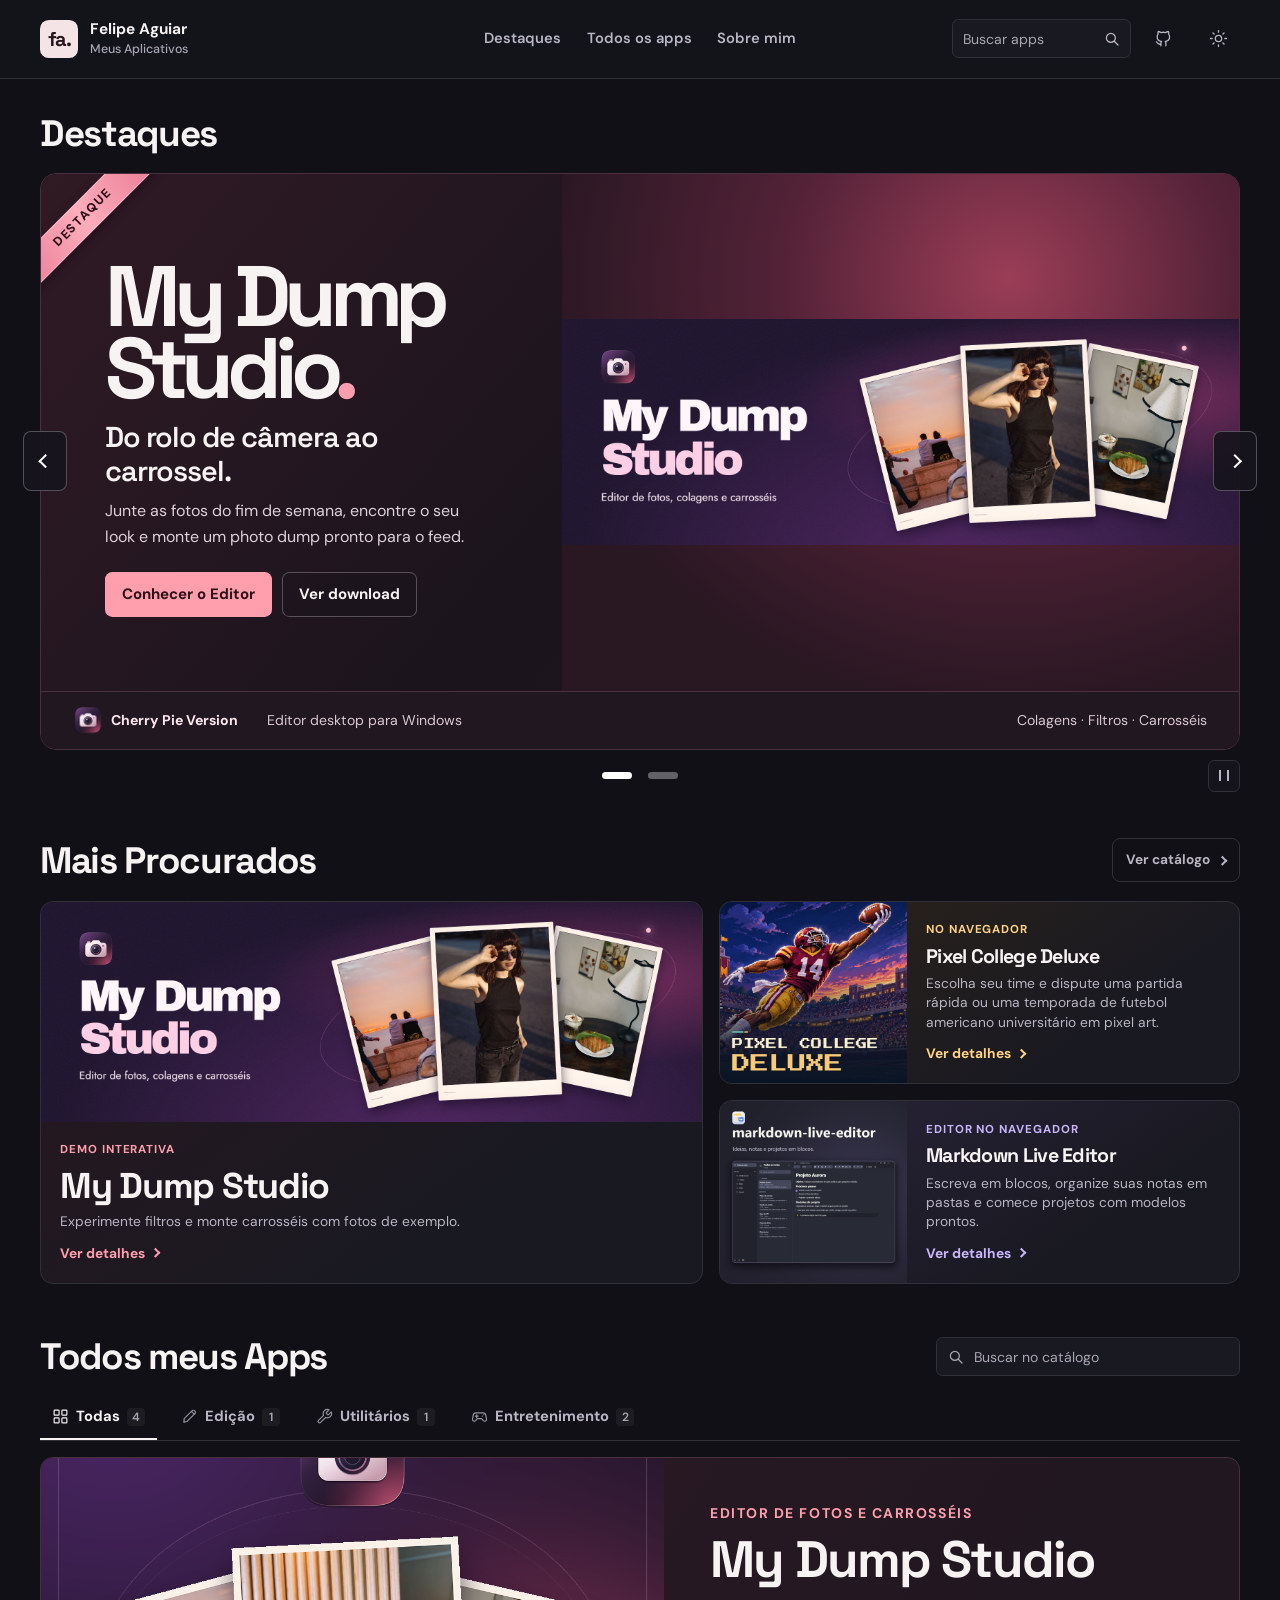
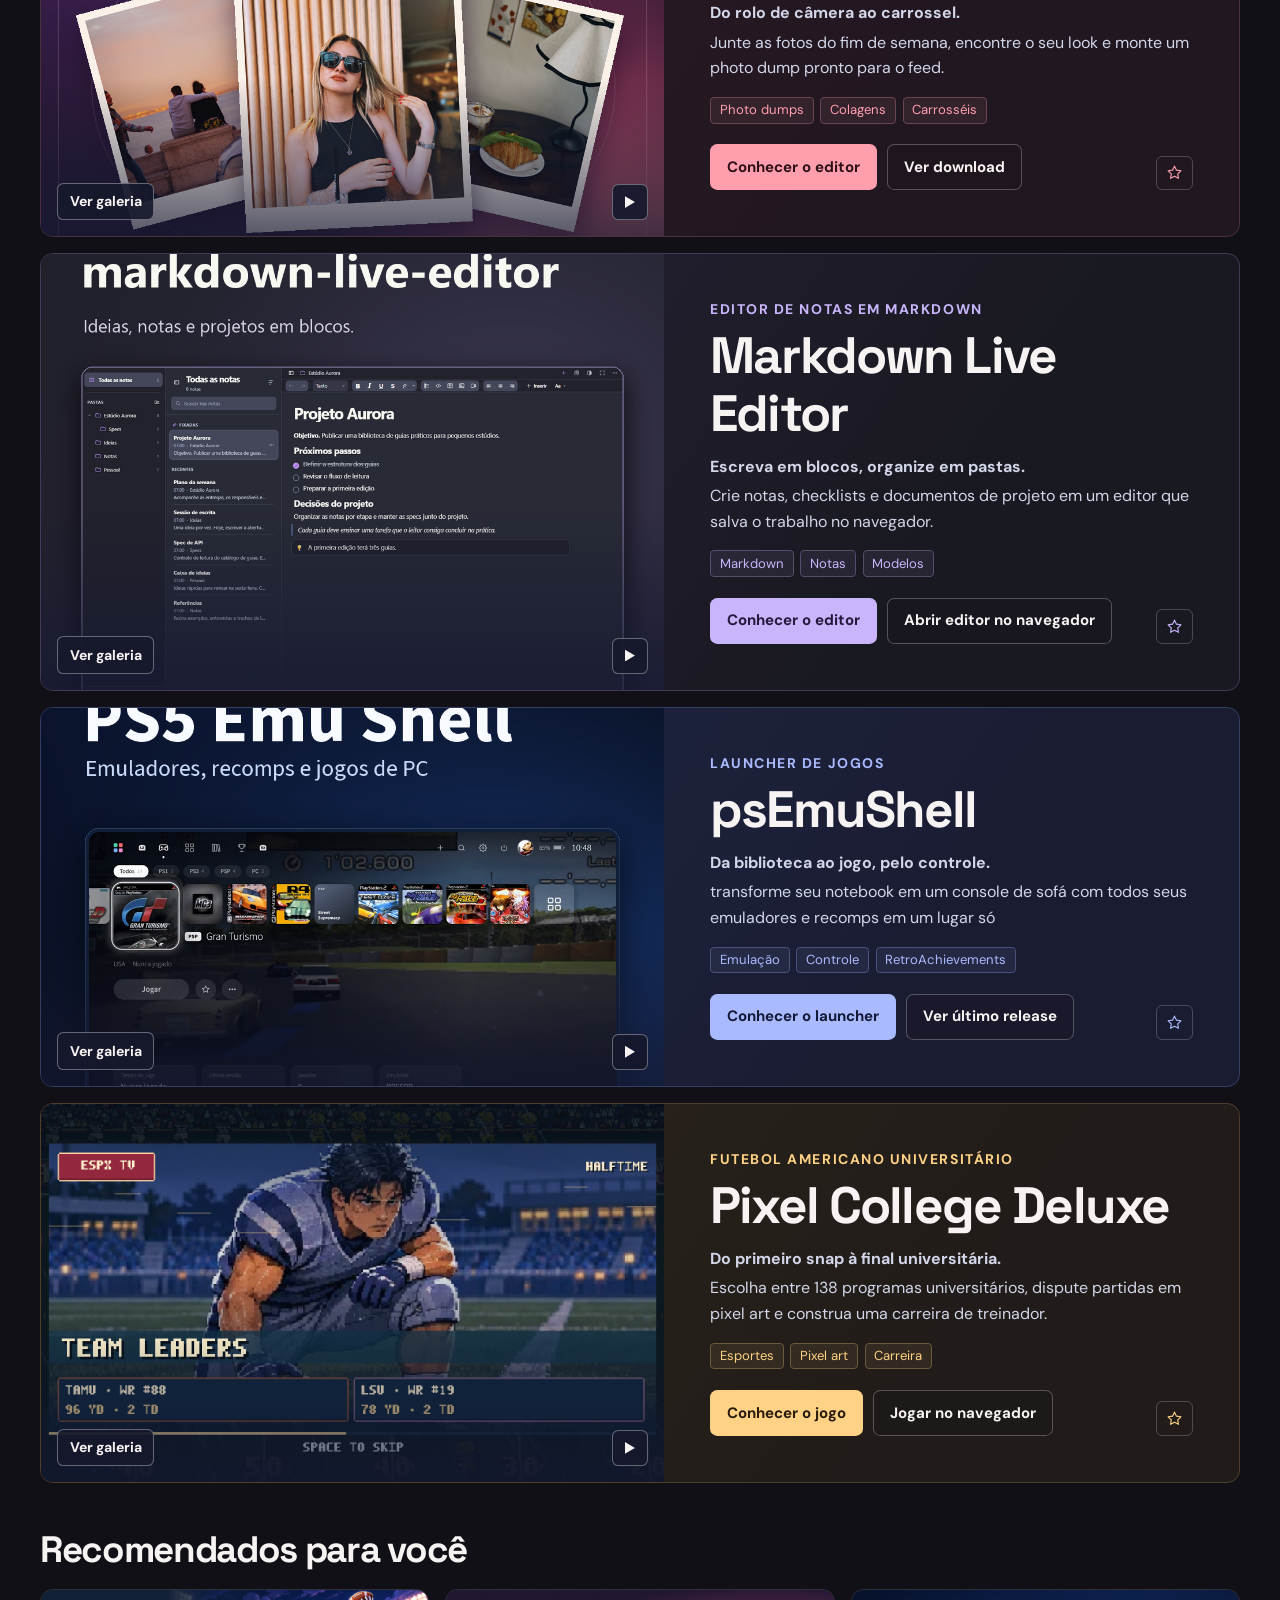
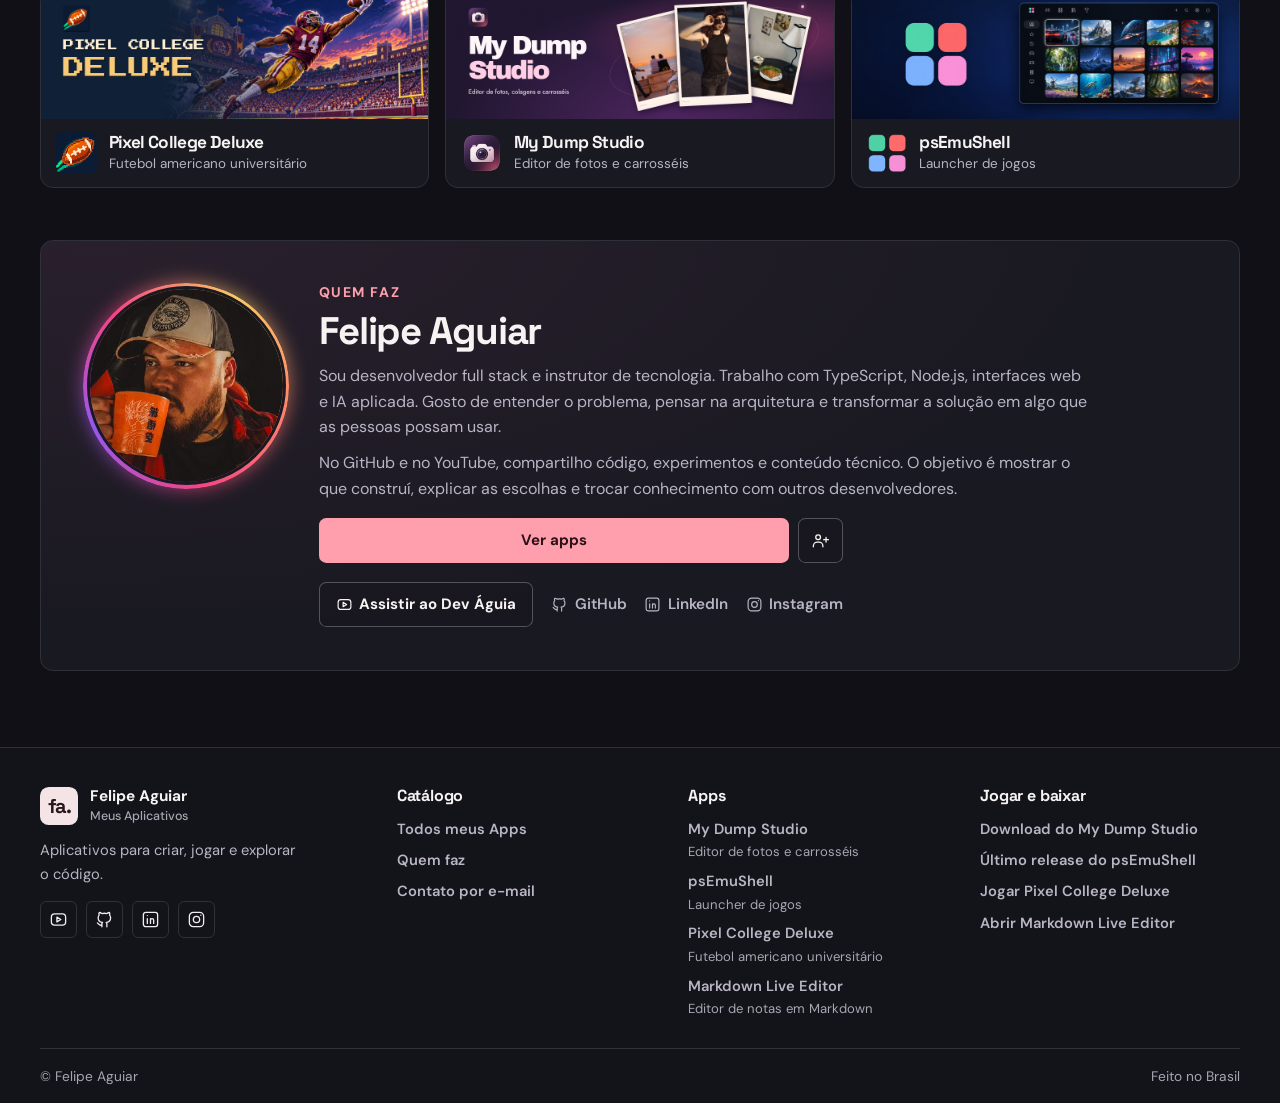
==== commit 0e9dd194: "Atualiza a lojinha e adiciona o Markdown Live Editor" ====
--- a/index.html
+++ b/index.html
@@ -4,6 +4,7 @@
 <meta charset="utf-8">
 <meta name="viewport" content="width=device-width, initial-scale=1">
 <meta name="theme-color" content="#101016">
+<script src="assets/js/theme.js"></script>
 <meta name="description" content="Explore editores, launchers e jogos de navegador criados por Felipe Aguiar. Veja os vídeos, as capturas e onde jogar ou baixar.">
 <meta property="og:type" content="website">
 <meta property="og:title" content="My App Store">
@@ -16,40 +17,45 @@
 <link rel="preconnect" href="https://fonts.gstatic.com" crossorigin>
 <link href="https://fonts.googleapis.com/css2?family=DM+Sans:wght@400;500;600;700&family=Space+Grotesk:wght@400;500;600;700&display=swap" rel="stylesheet">
 <link rel="stylesheet" href="assets/css/portfolio.css">
+<link rel="stylesheet" href="assets/css/light-theme.css">
 <title>My App Store</title>
 </head>
 <body>
-<a class="skip-link" href="#conteudo">Pular para o conteúdo</a>
+<a class="skip-link" href="#main-content">Pular para o conteúdo</a>
 <header class="site-header">
   <div class="shell header-inner">
     <a class="brand" href="index.html"><span class="brand-mark" aria-hidden="true">fa.</span><span>Felipe Aguiar <small>Meus Aplicativos</small></span></a>
     <nav class="site-nav" aria-label="Menu principal">
-      <a href="#destaques">Destaques</a>
-      <a href="#projetos">Todos os apps</a>
-      <a href="#sobre">Sobre mim</a>
+      <a href="#featured">Destaques</a>
+      <a href="#catalog">Todos os apps</a>
+      <a href="#about">Sobre mim</a>
     </nav>
     <details class="mobile-menu">
       <summary aria-label="Menu principal"><svg viewBox="0 0 24 24" width="23" height="23" fill="none" stroke="currentColor" stroke-width="1.65" stroke-linecap="round" stroke-linejoin="round" aria-hidden="true"><path d="M4 6h16M4 12h16M4 18h16"/></svg></summary>
       <nav class="mobile-menu-links" aria-label="Navegação mobile">
-        <a href="#destaques"><svg viewBox="0 0 24 24" width="17" height="17" fill="none" stroke="currentColor" stroke-width="1.65" stroke-linecap="round" stroke-linejoin="round" aria-hidden="true"><path d="m12 3 2.8 5.7 6.3.9-4.5 4.5 1.1 6.2-5.7-3-5.7 3 1.1-6.2-4.5-4.5 6.3-.9Z"/></svg>Destaques</a>
-        <a href="#projetos"><svg viewBox="0 0 24 24" width="17" height="17" fill="none" stroke="currentColor" stroke-width="1.65" stroke-linecap="round" stroke-linejoin="round" aria-hidden="true"><rect x="3" y="3" width="7" height="7" rx="1"/><rect x="14" y="3" width="7" height="7" rx="1"/><rect x="3" y="14" width="7" height="7" rx="1"/><rect x="14" y="14" width="7" height="7" rx="1"/></svg>Todos os apps</a>
-        <a href="#sobre"><svg viewBox="0 0 24 24" width="17" height="17" fill="none" stroke="currentColor" stroke-width="1.65" stroke-linecap="round" stroke-linejoin="round" aria-hidden="true"><circle cx="12" cy="8" r="3"/><path d="M5 20v-1a5 5 0 0 1 5-5h4a5 5 0 0 1 5 5v1"/></svg>Sobre mim</a>
+        <a href="#featured"><svg viewBox="0 0 24 24" width="17" height="17" fill="none" stroke="currentColor" stroke-width="1.65" stroke-linecap="round" stroke-linejoin="round" aria-hidden="true"><path d="m12 3 2.8 5.7 6.3.9-4.5 4.5 1.1 6.2-5.7-3-5.7 3 1.1-6.2-4.5-4.5 6.3-.9Z"/></svg>Destaques</a>
+        <a href="#catalog"><svg viewBox="0 0 24 24" width="17" height="17" fill="none" stroke="currentColor" stroke-width="1.65" stroke-linecap="round" stroke-linejoin="round" aria-hidden="true"><rect x="3" y="3" width="7" height="7" rx="1"/><rect x="14" y="3" width="7" height="7" rx="1"/><rect x="3" y="14" width="7" height="7" rx="1"/><rect x="14" y="14" width="7" height="7" rx="1"/></svg>Todos os apps</a>
+        <a href="#about"><svg viewBox="0 0 24 24" width="17" height="17" fill="none" stroke="currentColor" stroke-width="1.65" stroke-linecap="round" stroke-linejoin="round" aria-hidden="true"><circle cx="12" cy="8" r="3"/><path d="M5 20v-1a5 5 0 0 1 5-5h4a5 5 0 0 1 5 5v1"/></svg>Sobre mim</a>
         <a href="https://github.com/felipeAguiarCode" target="_blank" rel="noopener noreferrer"><svg viewBox="0 0 24 24" width="17" height="17" fill="none" stroke="currentColor" stroke-width="1.65" stroke-linecap="round" stroke-linejoin="round" aria-hidden="true"><path d="M9 19c-4.3 1.3-4.3-2.2-6-2.7m12 5v-3.3a2.9 2.9 0 0 0-.8-2.2c2.7-.3 5.5-1.3 5.5-6a4.7 4.7 0 0 0-1.3-3.3 4.3 4.3 0 0 0-.1-3.3s-1-.3-3.4 1.3a12.6 12.6 0 0 0-6.2 0C6.3 2.9 5.3 3.2 5.3 3.2a4.3 4.3 0 0 0-.1 3.3A4.7 4.7 0 0 0 4 9.8c0 4.7 2.8 5.7 5.5 6a2.9 2.9 0 0 0-.8 2.2v3.3"/></svg>Meu GitHub</a>
       </nav>
     </details>
     <div class="header-actions">
-      <form class="search-field site-search" role="search" aria-label="Busca principal" action="index.html#projetos" method="get">
+      <form class="search-field site-search" role="search" aria-label="Busca principal" action="index.html#catalog" method="get">
         <input type="search" name="q" placeholder="Buscar apps" aria-label="Buscar apps" enterkeyhint="search">
         <button type="submit" aria-label="Pesquisar"><svg viewBox="0 0 24 24" width="18" height="18" fill="none" stroke="currentColor" stroke-width="1.65" stroke-linecap="round" stroke-linejoin="round" aria-hidden="true"><circle cx="10.5" cy="10.5" r="6"/><path d="m15 15 5 5"/></svg></button>
       </form>
-      <a class="header-source" href="https://github.com/felipeAguiarCode" target="_blank" rel="noopener noreferrer"><svg viewBox="0 0 24 24" width="17" height="17" fill="none" stroke="currentColor" stroke-width="1.65" stroke-linecap="round" stroke-linejoin="round" aria-hidden="true"><path d="M9 19c-4.3 1.3-4.3-2.2-6-2.7m12 5v-3.3a2.9 2.9 0 0 0-.8-2.2c2.7-.3 5.5-1.3 5.5-6a4.7 4.7 0 0 0-1.3-3.3 4.3 4.3 0 0 0-.1-3.3s-1-.3-3.4 1.3a12.6 12.6 0 0 0-6.2 0C6.3 2.9 5.3 3.2 5.3 3.2a4.3 4.3 0 0 0-.1 3.3A4.7 4.7 0 0 0 4 9.8c0 4.7 2.8 5.7 5.5 6a2.9 2.9 0 0 0-.8 2.2v3.3"/></svg><span>Meu GitHub</span></a>
+      <a class="header-source" href="https://github.com/felipeAguiarCode" target="_blank" rel="noopener noreferrer" aria-label="Meu GitHub"><svg viewBox="0 0 24 24" width="19" height="19" fill="none" stroke="currentColor" stroke-width="1.65" stroke-linecap="round" stroke-linejoin="round" aria-hidden="true"><path d="M9 19c-4.3 1.3-4.3-2.2-6-2.7m12 5v-3.3a2.9 2.9 0 0 0-.8-2.2c2.7-.3 5.5-1.3 5.5-6a4.7 4.7 0 0 0-1.3-3.3 4.3 4.3 0 0 0-.1-3.3s-1-.3-3.4 1.3a12.6 12.6 0 0 0-6.2 0C6.3 2.9 5.3 3.2 5.3 3.2a4.3 4.3 0 0 0-.1 3.3A4.7 4.7 0 0 0 4 9.8c0 4.7 2.8 5.7 5.5 6a2.9 2.9 0 0 0-.8 2.2v3.3"/></svg></a>
+      <button class="theme-toggle" type="button" data-theme-toggle aria-label="Ativar tema claro" hidden>
+        <span class="theme-icon-sun"><svg viewBox="0 0 24 24" width="19" height="19" fill="none" stroke="currentColor" stroke-width="1.65" stroke-linecap="round" stroke-linejoin="round" aria-hidden="true"><circle cx="12" cy="12" r="4"/><path d="M12 2v2m0 16v2M2 12h2m16 0h2M5 5l1.4 1.4m11.2 11.2L19 19M19 5l-1.4 1.4M6.4 17.6 5 19"/></svg></span>
+        <span class="theme-icon-moon"><svg viewBox="0 0 24 24" width="19" height="19" fill="none" stroke="currentColor" stroke-width="1.65" stroke-linecap="round" stroke-linejoin="round" aria-hidden="true"><path d="M20.9 13.5a9 9 0 0 1-10.4-10.4A9 9 0 1 0 20.9 13.5Z"/></svg></span>
+      </button>
     </div>
   </div>
 </header>
-  <main id="conteudo" class="shell home">
+  <main id="main-content" class="shell home">
   <h1 class="sr-only">Meus Aplicativos</h1>
-  <section class="home-featured" id="destaques" aria-labelledby="featured-section-title">
-    <div class="section-heading"><h2 id="featured-section-title">Destaques e recomendados</h2></div>
+  <section class="home-featured" id="featured" aria-labelledby="featured-section-title">
+    <div class="section-heading"><h2 id="featured-section-title">Destaques</h2></div>
     <div class="home-hero" data-stories>
       <div class="story-stage">
         <div class="story-slides">
@@ -60,8 +66,8 @@
               <p class="hero-lede">Do rolo de câmera ao carrossel.</p>
               <p class="hero-summary">Junte as fotos do fim de semana, encontre o seu look e monte um photo dump pronto para o feed.</p>
               <div class="actions">
-                <a class="button primary" href="projetos/dump-studio/index.html">Conhecer o Editor</a>
-                <a class="button secondary" href="https://felipeaguiarcode.github.io/dump-studio/#download" target="_blank" rel="noopener noreferrer">Ver download</a>
+                <a class="button primary" href="projects/dump-studio/index.html">Conhecer o Editor</a>
+                <a class="button secondary" href="https://github.com/felipeAguiarCode/dump-studio/releases/latest" target="_blank" rel="noopener noreferrer">Ver download</a>
               </div>
             </div>
             <div class="hero-art" aria-hidden="true"><img src="assets/projects/dump/banners/my-dump-studio-banner.png" alt="" fetchpriority="high"></div>
@@ -71,22 +77,22 @@
               <span>Colagens · Filtros · Carrosséis</span>
             </div>
           </article>
-          <article class="hero-slide theme-ps5" data-story data-duration="8000" aria-labelledby="launcher-hero-title">
+          <article class="hero-slide theme-markdown" data-story data-duration="8000" aria-labelledby="featured-markdown-title">
             <div class="hero-copy">
-              <p class="kicker">Launcher de jogos</p>
-              <h2 id="launcher-hero-title">psEmuShell</h2>
-              <p class="hero-lede">Da biblioteca ao jogo, pelo controle.</p>
-              <p class="hero-summary">transforme seu notebook em um console de sofá com todos seus emuladores e recomps em um lugar só</p>
+              <p class="kicker">Editor de notas em Markdown</p>
+              <h2 id="featured-markdown-title">Markdown Live Editor</h2>
+              <p class="hero-lede">Escreva em blocos, organize em pastas.</p>
+              <p class="hero-summary">Crie notas, checklists e documentos de projeto em um editor que salva o trabalho no navegador.</p>
               <div class="actions">
-                <a class="button primary" href="projetos/ps5-emushell/index.html">Conhecer o launcher</a>
-                <a class="button secondary" href="https://github.com/felipeAguiarCode/psEmuShell/releases/latest" target="_blank" rel="noopener noreferrer">Ver último release</a>
-              </div>
-            </div>
-            <div class="hero-art" aria-hidden="true"><img src="assets/projects/ps5/banners/ps5-emu-shell-banner.png" alt=""></div>
+                <a class="button primary" href="projects/markdown-live-editor/index.html">Conhecer o editor</a>
+                <a class="button secondary" href="https://felipeaguiarcode.github.io/markdown-live-editor/" target="_blank" rel="noopener noreferrer">Usar Agorar</a>
+              </div>
+            </div>
+            <div class="hero-art" aria-hidden="true"><img src="assets/projects/markdown/banners/markdown-live-editor-banner-sem-texto.png" alt=""></div>
             <div class="app-strip">
-              <span class="strip-brand"><img src="assets/projects/ps5/icons/icon-128.png" alt="" width="30" height="30"> Versão portátil</span>
-              <span>Windows 10 / 11 · 64 bits</span>
-              <span>ROMs · Recompilações · Jogos de PC</span>
+              <span class="strip-brand"><img src="assets/projects/markdown/icons/icon-128.png" alt="" width="30" height="30"> Computador e celular</span>
+              <span>Navegador</span>
+              <span>Markdown · Notas · Modelos</span>
             </div>
           </article>
         </div>
@@ -96,36 +102,91 @@
       <div class="story-controls" hidden>
         <div class="story-track" role="group" aria-label="Escolher app no banner">
           <button class="story-button" data-story-button type="button" aria-label="Mostrar My Dump Studio" aria-pressed="true"><span aria-hidden="true"></span></button>
-          <button class="story-button" data-story-button type="button" aria-label="Mostrar psEmuShell" aria-pressed="false"><span aria-hidden="true"></span></button>
+          <button class="story-button" data-story-button type="button" aria-label="Mostrar Markdown Live Editor" aria-pressed="false"><span aria-hidden="true"></span></button>
         </div>
         <button class="story-toggle" type="button" aria-label="Pausar rotação dos banners"><span aria-hidden="true"></span></button>
       </div>
     </div>
   </section>
 
-  <section class="home-catalog" id="projetos" aria-labelledby="catalog-title" data-catalog>
+  <section class="home-offers" id="offers" aria-labelledby="offers-title" data-card-carousel>
+    <div class="section-heading offers-heading">
+      <h2 id="offers-title">Mais Procurados</h2>
+      <div class="offers-actions">
+        <div class="carousel-controls" data-carousel-controls role="group" aria-label="Navegação da seção Mais Procurados" hidden>
+          <button class="carousel-arrow previous" type="button" data-carousel-step="-1" aria-controls="offers-list" aria-label="Cartão anterior"><span class="chevron" aria-hidden="true"></span></button>
+          <button class="carousel-arrow next" type="button" data-carousel-step="1" aria-controls="offers-list" aria-label="Próximo cartão"><span class="chevron" aria-hidden="true"></span></button>
+        </div>
+        <a class="offer-more" href="#catalog">Ver catálogo<span class="chevron" aria-hidden="true"></span></a>
+      </div>
+    </div>
+    <ul class="offers-track" id="offers-list" data-carousel-track role="list">
+      <li class="offer-entry">
+        <a class="offer-card theme-dump has-offer-art" href="projects/dump-studio/index.html">
+          <div class="offer-art"><img src="assets/projects/dump/banners/my-dump-studio-banner.png" alt="" loading="lazy"></div>
+          <div class="offer-copy">
+            <p class="offer-label">Demo interativa</p>
+            <h3>My Dump Studio</h3>
+            <p class="offer-description">Experimente filtros e monte carrosséis com fotos de exemplo.</p>
+            <div class="offer-footer">
+              <span class="offer-action">Ver detalhes<span class="chevron" aria-hidden="true"></span></span>
+            </div>
+          </div>
+        </a>
+      </li>
+      <li class="offer-entry">
+        <a class="offer-card theme-pixel has-offer-art" href="projects/pixel-college-deluxe/index.html">
+          <div class="offer-art"><img src="assets/projects/pixel/squares/pixel-college-deluxe.png" alt="" loading="lazy"></div>
+          <div class="offer-copy">
+            <p class="offer-label">No navegador</p>
+            <h3>Pixel College Deluxe</h3>
+            <p class="offer-description">Escolha seu time e dispute uma partida rápida ou uma temporada de futebol americano universitário em pixel art.</p>
+            <div class="offer-footer">
+              <span class="offer-action">Ver detalhes<span class="chevron" aria-hidden="true"></span></span>
+            </div>
+          </div>
+        </a>
+      </li>
+      <li class="offer-entry">
+        <a class="offer-card theme-markdown has-offer-art" href="projects/markdown-live-editor/index.html">
+          <div class="offer-art"><img src="assets/projects/markdown/squares/markdown-live-editor-capa-quadrada.png" alt="" loading="lazy"></div>
+          <div class="offer-copy">
+            <p class="offer-label">Editor no navegador</p>
+            <h3>Markdown Live Editor</h3>
+            <p class="offer-description">Escreva em blocos, organize suas notas em pastas e comece projetos com modelos prontos.</p>
+            <div class="offer-footer">
+              <span class="offer-action">Ver detalhes<span class="chevron" aria-hidden="true"></span></span>
+            </div>
+          </div>
+        </a>
+      </li>
+    </ul>
+  </section>
+
+  <section class="home-catalog" id="catalog" aria-labelledby="catalog-title" data-catalog>
     <div class="section-heading catalog-heading">
       <h2 id="catalog-title">Todos meus Apps</h2>
-      <form class="search-field catalog-search" role="search" aria-label="Busca no catálogo" action="index.html#projetos" method="get">
+      <form class="search-field catalog-search" role="search" aria-label="Busca no catálogo" action="index.html#catalog" method="get">
         <svg viewBox="0 0 24 24" width="18" height="18" fill="none" stroke="currentColor" stroke-width="1.65" stroke-linecap="round" stroke-linejoin="round" aria-hidden="true"><circle cx="10.5" cy="10.5" r="6"/><path d="m15 15 5 5"/></svg>
         <input type="search" name="q" placeholder="Buscar no catálogo" aria-label="Buscar no catálogo" enterkeyhint="search" aria-controls="catalog-list">
       </form>
     </div>
     <div class="catalog-toolbar">
       <div class="catalog-filters" role="group" aria-label="Filtrar aplicativos" hidden>
-        <button type="button" data-filter="all" aria-pressed="true" aria-controls="catalog-list"><svg viewBox="0 0 24 24" width="17" height="17" fill="none" stroke="currentColor" stroke-width="1.65" stroke-linecap="round" stroke-linejoin="round" aria-hidden="true"><rect x="3" y="3" width="7" height="7" rx="1"/><rect x="14" y="3" width="7" height="7" rx="1"/><rect x="3" y="14" width="7" height="7" rx="1"/><rect x="14" y="14" width="7" height="7" rx="1"/></svg><span>Todas</span> <span class="catalog-tab-count" data-tab-count>3</span></button>
-        <button type="button" data-filter="edicao" aria-pressed="false" aria-controls="catalog-list"><svg viewBox="0 0 24 24" width="17" height="17" fill="none" stroke="currentColor" stroke-width="1.65" stroke-linecap="round" stroke-linejoin="round" aria-hidden="true"><path d="m15 5 4 4M4 20l4.5-1 11-11a2.8 2.8 0 0 0-4-4l-11 11L4 20z"/></svg><span>Edição</span> <span class="catalog-tab-count" data-tab-count>1</span></button>
-        <button type="button" data-filter="entretenimento" aria-pressed="false" aria-controls="catalog-list"><svg viewBox="0 0 24 24" width="17" height="17" fill="none" stroke="currentColor" stroke-width="1.65" stroke-linecap="round" stroke-linejoin="round" aria-hidden="true"><path d="M7 7h10a4 4 0 0 1 3.9 3.3l1 5.3a2.6 2.6 0 0 1-4.4 2.3L15 15H9l-2.5 2.9a2.6 2.6 0 0 1-4.4-2.3l1-5.3A4 4 0 0 1 7 7Z"/><path d="M8 9.5v4M6 11.5h4M16 11.5h.01m2-2h.01"/></svg><span>Entretenimento</span> <span class="catalog-tab-count" data-tab-count>2</span></button>
-      </div>
-      <p class="sr-only" data-catalog-count role="status">3 apps</p>
-    </div>
-    <p class="catalog-query" data-catalog-query hidden>Resultados para “<span></span>”. <a href="index.html#projetos">Limpar busca</a></p>
+        <button type="button" data-filter="all" aria-pressed="true" aria-controls="catalog-list"><svg viewBox="0 0 24 24" width="17" height="17" fill="none" stroke="currentColor" stroke-width="1.65" stroke-linecap="round" stroke-linejoin="round" aria-hidden="true"><rect x="3" y="3" width="7" height="7" rx="1"/><rect x="14" y="3" width="7" height="7" rx="1"/><rect x="3" y="14" width="7" height="7" rx="1"/><rect x="14" y="14" width="7" height="7" rx="1"/></svg><span>Todas</span> <span class="catalog-tab-count" data-tab-count>4</span></button>
+        <button type="button" data-filter="editing" aria-pressed="false" aria-controls="catalog-list"><svg viewBox="0 0 24 24" width="17" height="17" fill="none" stroke="currentColor" stroke-width="1.65" stroke-linecap="round" stroke-linejoin="round" aria-hidden="true"><path d="m15 5 4 4M4 20l4.5-1 11-11a2.8 2.8 0 0 0-4-4l-11 11L4 20z"/></svg><span>Edição</span> <span class="catalog-tab-count" data-tab-count>1</span></button>
+        <button type="button" data-filter="utilities" aria-pressed="false" aria-controls="catalog-list"><svg viewBox="0 0 24 24" width="17" height="17" fill="none" stroke="currentColor" stroke-width="1.65" stroke-linecap="round" stroke-linejoin="round" aria-hidden="true"><path d="M14.7 6.3a1 1 0 0 0 0 1.4l1.6 1.6a1 1 0 0 0 1.4 0l3.8-3.8a6 6 0 0 1-7.9 7.9l-7 7a2.1 2.1 0 0 1-3-3l7-7a6 6 0 0 1 7.9-7.9Z"/></svg><span>Utilitários</span> <span class="catalog-tab-count" data-tab-count>1</span></button>
+        <button type="button" data-filter="entertainment" aria-pressed="false" aria-controls="catalog-list"><svg viewBox="0 0 24 24" width="17" height="17" fill="none" stroke="currentColor" stroke-width="1.65" stroke-linecap="round" stroke-linejoin="round" aria-hidden="true"><path d="M7 7h10a4 4 0 0 1 3.9 3.3l1 5.3a2.6 2.6 0 0 1-4.4 2.3L15 15H9l-2.5 2.9a2.6 2.6 0 0 1-4.4-2.3l1-5.3A4 4 0 0 1 7 7Z"/><path d="M8 9.5v4M6 11.5h4M16 11.5h.01m2-2h.01"/></svg><span>Entretenimento</span> <span class="catalog-tab-count" data-tab-count>2</span></button>
+      </div>
+      <p class="sr-only" data-catalog-count role="status">4 apps</p>
+    </div>
+    <p class="catalog-query" data-catalog-query hidden>Resultados para “<span></span>”. <a href="index.html#catalog">Limpar busca</a></p>
     <p class="catalog-empty" data-catalog-empty hidden>Nenhum app encontrado.</p>
     <div class="catalog-list" id="catalog-list">
-      <article class="catalog-entry theme-dump has-catalog-preview has-catalog-icon" data-category="edicao" data-search-text="My Dump Studio dump-studio dump-studio Editor de fotos e carrosséis Junte as fotos do fim de semana, encontre o seu look e monte um photo dump pronto para o feed. Photo dumps Colagens Carrosséis">
-        <a class="catalog-app-icon" href="projetos/dump-studio/index.html" aria-label="Ver app My Dump Studio"><img src="assets/projects/dump/icons/icon-128.png" width="64" height="64" alt="" loading="lazy"></a>
+      <article class="catalog-entry theme-dump has-catalog-preview has-catalog-icon" data-category="editing" data-search-text="My Dump Studio dump-studio dump-studio Editor de fotos e carrosséis Junte as fotos do fim de semana, encontre o seu look e monte um photo dump pronto para o feed. Photo dumps Colagens Carrosséis">
+        <a class="catalog-app-icon" href="projects/dump-studio/index.html" aria-label="Ver app My Dump Studio"><img src="assets/projects/dump/icons/icon-128.png" width="64" height="64" alt="" loading="lazy"></a>
         <div class="catalog-preview" data-card-preview>
-          <a class="catalog-image" href="projetos/dump-studio/index.html#midia" aria-label="Ver galeria de My Dump Studio">
+          <a class="catalog-image" href="projects/dump-studio/index.html#media" aria-label="Ver galeria de My Dump Studio">
             <img class="preview-image is-current" src="assets/projects/dump/squares/my-dump-studio-square.png" alt="" loading="lazy">
             <img class="preview-image" src="assets/projects/dump/screenshots/01-filtros.png" alt="" loading="lazy">
             <img class="preview-image" src="assets/projects/dump/screenshots/04-layout-de-colagem.png" alt="" loading="lazy">
@@ -151,18 +212,55 @@
           <ul class="tags"><li>Photo dumps</li><li>Colagens</li><li>Carrosséis</li></ul>
           <div class="catalog-footer">
             <div class="actions">
-                <a class="button primary" href="projetos/dump-studio/index.html">Conhecer o editor</a>
-                <a class="button secondary" href="https://felipeaguiarcode.github.io/dump-studio/#download" target="_blank" rel="noopener noreferrer">Ver download</a>
-              </div>
-            <a class="catalog-mobile-action" href="projetos/dump-studio/index.html" aria-label="Ver app My Dump Studio">Ver app</a>
+                <a class="button primary" href="projects/dump-studio/index.html">Conhecer o editor</a>
+                <a class="button secondary" href="https://github.com/felipeAguiarCode/dump-studio/releases/latest" target="_blank" rel="noopener noreferrer">Ver download</a>
+              </div>
+            <a class="catalog-mobile-action" href="projects/dump-studio/index.html" aria-label="Ver app My Dump Studio">Ver app</a>
             <a class="repo-stars" href="https://github.com/felipeAguiarCode/dump-studio" target="_blank" rel="noopener noreferrer" data-repo-stars="https://api.github.com/repos/felipeAguiarCode/dump-studio" aria-label="Dar uma estrela a My Dump Studio no GitHub" title="Dar uma estrela no GitHub"><svg viewBox="0 0 24 24" width="17" height="17" fill="none" stroke="currentColor" stroke-width="1.6" stroke-linejoin="round" aria-hidden="true"><path d="m12 3 2.8 5.7 6.3.9-4.5 4.4 1 6.2L12 17.3l-5.6 2.9 1.1-6.2L3 9.6l6.2-.9L12 3Z"/></svg><span data-star-count hidden></span></a>
           </div>
         </div>
       </article>
-      <article class="catalog-entry theme-ps5 has-catalog-preview has-catalog-icon" data-category="entretenimento" data-search-text="psEmuShell psEmuShell ps5-emushell Launcher de jogos transforme seu notebook em um console de sofá com todos seus emuladores e recomps em um lugar só Emulação Controle RetroAchievements">
-        <a class="catalog-app-icon" href="projetos/ps5-emushell/index.html" aria-label="Ver app psEmuShell"><img src="assets/projects/ps5/icons/icon-128.png" width="64" height="64" alt="" loading="lazy"></a>
+      <article class="catalog-entry theme-markdown has-catalog-preview has-catalog-icon" data-category="utilities" data-search-text="Markdown Live Editor markdown-live-editor markdown-live-editor Editor de notas em Markdown Crie notas, checklists e documentos de projeto em um editor que salva o trabalho no navegador. Markdown Notas Modelos">
+        <a class="catalog-app-icon" href="projects/markdown-live-editor/index.html" aria-label="Ver app Markdown Live Editor"><img src="assets/projects/markdown/icons/icon-128.png" width="64" height="64" alt="" loading="lazy"></a>
         <div class="catalog-preview" data-card-preview>
-          <a class="catalog-image" href="projetos/ps5-emushell/index.html#midia" aria-label="Ver galeria de psEmuShell">
+          <a class="catalog-image" href="projects/markdown-live-editor/index.html#media" aria-label="Ver galeria de Markdown Live Editor">
+            <img class="preview-image is-current" src="assets/projects/markdown/squares/markdown-live-editor-capa-quadrada.png" alt="" loading="lazy">
+            <img class="preview-image" src="assets/projects/markdown/screenshots/01-organizacao.png" alt="" loading="lazy">
+            <img class="preview-image" src="assets/projects/markdown/screenshots/02-modelos-de-projeto.png" alt="" loading="lazy">
+            <img class="preview-image" src="assets/projects/markdown/screenshots/03-menu-do-editor.png" alt="" loading="lazy">
+            <img class="preview-image" src="assets/projects/markdown/screenshots/04-tabela-editavel.png" alt="" loading="lazy">
+            <img class="preview-image" src="assets/projects/markdown/screenshots/05-escrita-imersiva.png" alt="" loading="lazy">
+            <img class="preview-image" src="assets/projects/markdown/screenshots/06-editor-no-celular.png" alt="" loading="lazy">
+            <img class="preview-image" src="assets/projects/markdown/screenshots/07-seletor-de-modelos.png" alt="" loading="lazy">
+            <img class="preview-image" src="assets/projects/markdown/screenshots/08-modelos-de-prompt.png" alt="" loading="lazy">
+            <img class="preview-image" src="assets/projects/markdown/screenshots/09-modelos-de-spec-de-api.png" alt="" loading="lazy">
+            <img class="preview-image" src="assets/projects/markdown/screenshots/10-spec-gerada-a-partir-de-modelo.png" alt="" loading="lazy">
+            <img class="preview-image" src="assets/projects/markdown/screenshots/11-modelos-no-celular.png" alt="" loading="lazy">
+            <video class="preview-video" src="assets/projects/markdown/videos/markdown-live-editor-demonstracao.mp4" muted loop playsinline preload="none" aria-hidden="true"></video>
+            <span class="catalog-play">Ver galeria</span>
+          </a>
+          <button class="preview-toggle" type="button" data-preview-name="Markdown Live Editor" aria-label="Reproduzir prévia de Markdown Live Editor" hidden><span aria-hidden="true"></span></button>
+        </div>
+        <div class="catalog-copy">
+          <p class="kicker">Editor de notas em Markdown</p>
+          <h3>Markdown Live Editor</h3>
+          <p class="catalog-lede">Escreva em blocos, organize em pastas.</p>
+          <p class="catalog-summary">Crie notas, checklists e documentos de projeto em um editor que salva o trabalho no navegador.</p>
+          <ul class="tags"><li>Markdown</li><li>Notas</li><li>Modelos</li></ul>
+          <div class="catalog-footer">
+            <div class="actions">
+                <a class="button primary" href="projects/markdown-live-editor/index.html">Conhecer o editor</a>
+                <a class="button secondary" href="https://felipeaguiarcode.github.io/markdown-live-editor/" target="_blank" rel="noopener noreferrer">Abrir editor no navegador</a>
+              </div>
+            <a class="catalog-mobile-action" href="projects/markdown-live-editor/index.html" aria-label="Ver app Markdown Live Editor">Ver app</a>
+            <a class="repo-stars" href="https://github.com/felipeAguiarCode/markdown-live-editor" target="_blank" rel="noopener noreferrer" data-repo-stars="https://api.github.com/repos/felipeAguiarCode/markdown-live-editor" aria-label="Dar uma estrela a Markdown Live Editor no GitHub" title="Dar uma estrela no GitHub"><svg viewBox="0 0 24 24" width="17" height="17" fill="none" stroke="currentColor" stroke-width="1.6" stroke-linejoin="round" aria-hidden="true"><path d="m12 3 2.8 5.7 6.3.9-4.5 4.4 1 6.2L12 17.3l-5.6 2.9 1.1-6.2L3 9.6l6.2-.9L12 3Z"/></svg><span data-star-count hidden></span></a>
+          </div>
+        </div>
+      </article>
+      <article class="catalog-entry theme-ps5 has-catalog-preview has-catalog-icon" data-category="entertainment" data-search-text="psEmuShell psEmuShell ps5-emushell Launcher de jogos transforme seu notebook em um console de sofá com todos seus emuladores e recomps em um lugar só Emulação Controle RetroAchievements">
+        <a class="catalog-app-icon" href="projects/ps5-emushell/index.html" aria-label="Ver app psEmuShell"><img src="assets/projects/ps5/icons/icon-128.png" width="64" height="64" alt="" loading="lazy"></a>
+        <div class="catalog-preview" data-card-preview>
+          <a class="catalog-image" href="projects/ps5-emushell/index.html#media" aria-label="Ver galeria de psEmuShell">
             <img class="preview-image is-current" src="assets/projects/ps5/squares/ps5-emu-shell-capa.png" alt="" loading="lazy">
             <img class="preview-image" src="assets/projects/ps5/screenshots/01-tela-de-jogos.png" alt="" loading="lazy">
             <img class="preview-image" src="assets/projects/ps5/screenshots/02-biblioteca.png" alt="" loading="lazy">
@@ -183,18 +281,18 @@
           <ul class="tags"><li>Emulação</li><li>Controle</li><li>RetroAchievements</li></ul>
           <div class="catalog-footer">
             <div class="actions">
-                <a class="button primary" href="projetos/ps5-emushell/index.html">Conhecer o launcher</a>
+                <a class="button primary" href="projects/ps5-emushell/index.html">Conhecer o launcher</a>
                 <a class="button secondary" href="https://github.com/felipeAguiarCode/psEmuShell/releases/latest" target="_blank" rel="noopener noreferrer">Ver último release</a>
               </div>
-            <a class="catalog-mobile-action" href="projetos/ps5-emushell/index.html" aria-label="Ver app psEmuShell">Ver app</a>
+            <a class="catalog-mobile-action" href="projects/ps5-emushell/index.html" aria-label="Ver app psEmuShell">Ver app</a>
             <a class="repo-stars" href="https://github.com/felipeAguiarCode/psEmuShell" target="_blank" rel="noopener noreferrer" data-repo-stars="https://api.github.com/repos/felipeAguiarCode/psEmuShell" aria-label="Dar uma estrela a psEmuShell no GitHub" title="Dar uma estrela no GitHub"><svg viewBox="0 0 24 24" width="17" height="17" fill="none" stroke="currentColor" stroke-width="1.6" stroke-linejoin="round" aria-hidden="true"><path d="m12 3 2.8 5.7 6.3.9-4.5 4.4 1 6.2L12 17.3l-5.6 2.9 1.1-6.2L3 9.6l6.2-.9L12 3Z"/></svg><span data-star-count hidden></span></a>
           </div>
         </div>
       </article>
-      <article class="catalog-entry theme-pixel has-catalog-preview has-catalog-icon" data-category="entretenimento" data-search-text="Pixel College Deluxe pixel-college-deluxe pixel-college-deluxe Futebol americano universitário Escolha entre 138 programas universitários, dispute partidas em pixel art e construa uma carreira de treinador. Esportes Pixel art Carreira">
-        <a class="catalog-app-icon" href="projetos/pixel-college-deluxe/index.html" aria-label="Ver app Pixel College Deluxe"><img src="assets/projects/pixel/icons/icon-128.png" width="64" height="64" alt="" loading="lazy"></a>
+      <article class="catalog-entry theme-pixel has-catalog-preview has-catalog-icon" data-category="entertainment" data-search-text="Pixel College Deluxe pixel-college-deluxe pixel-college-deluxe Futebol americano universitário Escolha entre 138 programas universitários, dispute partidas em pixel art e construa uma carreira de treinador. Esportes Pixel art Carreira">
+        <a class="catalog-app-icon" href="projects/pixel-college-deluxe/index.html" aria-label="Ver app Pixel College Deluxe"><img src="assets/projects/pixel/icons/icon-128.png" width="64" height="64" alt="" loading="lazy"></a>
         <div class="catalog-preview" data-card-preview>
-          <a class="catalog-image" href="projetos/pixel-college-deluxe/index.html#midia" aria-label="Ver galeria de Pixel College Deluxe">
+          <a class="catalog-image" href="projects/pixel-college-deluxe/index.html#media" aria-label="Ver galeria de Pixel College Deluxe">
             <img class="preview-image is-current" src="assets/projects/pixel/screenshots/28-espx-tv-leaders-texas-am-lsu.png" alt="" loading="lazy">
             <img class="preview-image" src="assets/projects/pixel/squares/pixel-college-deluxe.png" alt="" loading="lazy">
             <img class="preview-image" src="assets/projects/pixel/screenshots/01-chuva-alabama-auburn-pre-snap.png" alt="" loading="lazy">
@@ -220,10 +318,10 @@
           <ul class="tags"><li>Esportes</li><li>Pixel art</li><li>Carreira</li></ul>
           <div class="catalog-footer">
             <div class="actions">
-                <a class="button primary" href="projetos/pixel-college-deluxe/index.html">Conhecer o jogo</a>
+                <a class="button primary" href="projects/pixel-college-deluxe/index.html">Conhecer o jogo</a>
                 <a class="button secondary" href="https://felipeaguiarcode.github.io/pixel-college-deluxe/" target="_blank" rel="noopener noreferrer">Jogar no navegador</a>
               </div>
-            <a class="catalog-mobile-action" href="projetos/pixel-college-deluxe/index.html" aria-label="Ver app Pixel College Deluxe">Ver app</a>
+            <a class="catalog-mobile-action" href="projects/pixel-college-deluxe/index.html" aria-label="Ver app Pixel College Deluxe">Ver app</a>
             <a class="repo-stars" href="https://github.com/felipeAguiarCode/pixel-college-deluxe" target="_blank" rel="noopener noreferrer" data-repo-stars="https://api.github.com/repos/felipeAguiarCode/pixel-college-deluxe" aria-label="Dar uma estrela a Pixel College Deluxe no GitHub" title="Dar uma estrela no GitHub"><svg viewBox="0 0 24 24" width="17" height="17" fill="none" stroke="currentColor" stroke-width="1.6" stroke-linejoin="round" aria-hidden="true"><path d="m12 3 2.8 5.7 6.3.9-4.5 4.4 1 6.2L12 17.3l-5.6 2.9 1.1-6.2L3 9.6l6.2-.9L12 3Z"/></svg><span data-star-count hidden></span></a>
           </div>
         </div>
@@ -231,7 +329,55 @@
     </div>
   </section>
 
-  <section class="about-me" id="sobre" aria-labelledby="about-me-title">
+  <section class="home-recommendations" id="recommendations" aria-labelledby="recommendations-title" data-card-carousel>
+    <div class="section-heading recommendations-heading">
+      <h2 id="recommendations-title">Recomendados para você</h2>
+      <div class="carousel-controls recommendations-controls" data-carousel-controls role="group" aria-label="Navegação dos recomendados" hidden>
+        <button class="carousel-arrow recommendation-arrow previous" type="button" data-carousel-step="-1" aria-controls="recommendations-list" aria-label="Recomendação anterior"><span class="chevron" aria-hidden="true"></span></button>
+        <button class="carousel-arrow recommendation-arrow next" type="button" data-carousel-step="1" aria-controls="recommendations-list" aria-label="Próxima recomendação"><span class="chevron" aria-hidden="true"></span></button>
+      </div>
+    </div>
+    <ul class="recommendations-track" id="recommendations-list" data-carousel-track role="list">
+      <li>
+        <a class="recommendation-card theme-pixel" href="projects/pixel-college-deluxe/index.html">
+          <img class="recommendation-art" src="assets/projects/pixel/banners/pixel-college-deluxe.png" alt="" loading="lazy">
+          <div class="recommendation-copy">
+            <img src="assets/projects/pixel/icons/icon-128.png" width="42" height="42" alt="" loading="lazy">
+            <div>
+              <h3>Pixel College Deluxe</h3>
+              <p>Futebol americano universitário</p>
+            </div>
+          </div>
+        </a>
+      </li>
+      <li>
+        <a class="recommendation-card theme-dump" href="projects/dump-studio/index.html">
+          <img class="recommendation-art" src="assets/projects/dump/banners/my-dump-studio-banner.png" alt="" loading="lazy">
+          <div class="recommendation-copy">
+            <img src="assets/projects/dump/icons/icon-128.png" width="42" height="42" alt="" loading="lazy">
+            <div>
+              <h3>My Dump Studio</h3>
+              <p>Editor de fotos e carrosséis</p>
+            </div>
+          </div>
+        </a>
+      </li>
+      <li>
+        <a class="recommendation-card theme-ps5" href="projects/ps5-emushell/index.html">
+          <img class="recommendation-art" src="assets/projects/ps5/banners/ps5-emu-shell-banner.png" alt="" loading="lazy">
+          <div class="recommendation-copy">
+            <img src="assets/projects/ps5/icons/icon-128.png" width="42" height="42" alt="" loading="lazy">
+            <div>
+              <h3>psEmuShell</h3>
+              <p>Launcher de jogos</p>
+            </div>
+          </div>
+        </a>
+      </li>
+    </ul>
+  </section>
+
+  <section class="about-me" id="about" aria-labelledby="about-me-title">
     <div class="about-avatar" data-avatar-ring>
       <img class="about-photo" src="assets/felipe-aguiar.jpg" width="192" height="192" loading="lazy" alt="Foto de Felipe Aguiar">
     </div>
@@ -242,8 +388,8 @@
       <p>Sou desenvolvedor full stack e instrutor de tecnologia. Trabalho com TypeScript, Node.js, interfaces web e IA aplicada.<span class="about-bio-details"> Gosto de entender o problema, pensar na arquitetura e transformar a solução em algo que as pessoas possam usar.</span></p>
       <p class="about-bio-details">No GitHub e no YouTube, compartilho código, experimentos e conteúdo técnico. O objetivo é mostrar o que construí, explicar as escolhas e trocar conhecimento com outros desenvolvedores.</p>
       <div class="about-profile-actions">
-        <a class="button primary" href="https://www.instagram.com/felipeaguiar.exe/" target="_blank" rel="noopener noreferrer" aria-label="Seguir Felipe Aguiar no Instagram">Seguir</a>
-        <a class="button secondary" href="#projetos">Ver apps</a>
+        <a class="button primary about-apps-action" href="#catalog">Ver apps</a>
+        <a class="button secondary about-follow-action" href="https://www.instagram.com/felipeaguiar.exe/" target="_blank" rel="noopener noreferrer" aria-label="Seguir Felipe Aguiar no Instagram"><svg viewBox="0 0 24 24" width="19" height="19" fill="none" stroke="currentColor" stroke-width="1.65" stroke-linecap="round" stroke-linejoin="round" aria-hidden="true"><circle cx="9" cy="8" r="3"/><path d="M3 20v-1a5 5 0 0 1 5-5h2a5 5 0 0 1 5 5v1M19 8v6m-3-3h6"/></svg></a>
       </div>
       <nav class="actions" aria-label="Redes sociais de Felipe Aguiar">
         <a class="button secondary" href="https://www.youtube.com/@devaguia/videos" target="_blank" rel="noopener noreferrer" aria-label="Assistir ao Dev Águia no YouTube"><svg viewBox="0 0 24 24" width="17" height="17" fill="none" stroke="currentColor" stroke-width="1.65" stroke-linecap="round" stroke-linejoin="round" aria-hidden="true"><rect x="3" y="5" width="18" height="14" rx="4"/><path d="m10 9 5 3-5 3Z"/></svg><span>Assistir ao Dev Águia</span></a>
@@ -254,7 +400,7 @@
     </div>
   </section>
 </main>
-<footer class="site-footer" id="contato">
+<footer class="site-footer" id="contact">
   <div class="shell">
     <div class="footer-grid">
       <div class="footer-brand">
@@ -269,21 +415,23 @@
       </div>
       <nav class="footer-col" aria-label="Catálogo">
         <h2>Catálogo</h2>
-        <a href="#projetos">Todos meus Apps</a>
-        <a href="#sobre">Quem faz</a>
+        <a href="#catalog">Todos meus Apps</a>
+        <a href="#about">Quem faz</a>
         <a href="mailto:felipeaguiar.social@gmail.com">Contato por e-mail</a>
       </nav>
       <nav class="footer-col" aria-label="Aplicativos">
         <h2>Apps</h2>
-        <a href="projetos/dump-studio/index.html">My Dump Studio<small>Editor de fotos e carrosséis</small></a>
-        <a href="projetos/ps5-emushell/index.html">psEmuShell<small>Launcher de jogos</small></a>
-        <a href="projetos/pixel-college-deluxe/index.html">Pixel College Deluxe<small>Futebol americano universitário</small></a>
+        <a href="projects/dump-studio/index.html">My Dump Studio<small>Editor de fotos e carrosséis</small></a>
+        <a href="projects/ps5-emushell/index.html">psEmuShell<small>Launcher de jogos</small></a>
+        <a href="projects/pixel-college-deluxe/index.html">Pixel College Deluxe<small>Futebol americano universitário</small></a>
+        <a href="projects/markdown-live-editor/index.html">Markdown Live Editor<small>Editor de notas em Markdown</small></a>
       </nav>
       <nav class="footer-col" aria-label="Jogar e baixar">
         <h2>Jogar e baixar</h2>
-        <a href="https://felipeaguiarcode.github.io/dump-studio/#download" target="_blank" rel="noopener noreferrer">Download do My Dump Studio</a>
+        <a href="https://github.com/felipeAguiarCode/dump-studio/releases/latest" target="_blank" rel="noopener noreferrer">Download do My Dump Studio</a>
         <a href="https://github.com/felipeAguiarCode/psEmuShell/releases/latest" target="_blank" rel="noopener noreferrer">Último release do psEmuShell</a>
         <a href="https://felipeaguiarcode.github.io/pixel-college-deluxe/" target="_blank" rel="noopener noreferrer">Jogar Pixel College Deluxe</a>
+        <a href="https://felipeaguiarcode.github.io/markdown-live-editor/" target="_blank" rel="noopener noreferrer">Abrir Markdown Live Editor</a>
       </nav>
     </div>
     <div class="footer-bottom">
--- a/assets/css/portfolio.css
+++ b/assets/css/portfolio.css
@@ -24,6 +24,12 @@
   ::-webkit-scrollbar-thumb:hover { background: #867193; }
 }
 html { scroll-behavior: smooth; }
+.theme-switching::view-transition-old(root),
+.theme-switching::view-transition-new(root) {
+  animation: none;
+  mix-blend-mode: normal;
+}
+.theme-switching::view-transition-new(root) { z-index: 1; }
 body { margin: 0; background: var(--bg); color: var(--text); font: 1rem/1.6 var(--font); }
 img, video { display: block; max-width: 100%; }
 a { color: inherit; text-decoration: none; }
@@ -48,6 +54,11 @@
   --ink: #281b0d;
   --wash: #2d2419;
 }
+.theme-markdown {
+  --accent: #c9b5fb;
+  --ink: #26183d;
+  --wash: #2a243b;
+}
 .skip-link {
   position: fixed;
   z-index: 10;
@@ -92,14 +103,15 @@
 }
 .brand small { display: block; margin-top: .15rem; color: var(--dim); font-size: .78rem; font-weight: 500; }
 .site-nav, .site-footer nav { display: flex; flex-wrap: wrap; align-items: center; gap: .65rem 1.6rem; }
-.site-nav a, .header-source, .site-footer nav a {
+.site-nav a, .site-footer nav a {
   color: var(--muted);
   font-size: .92rem;
   font-weight: 600;
 }
-.site-nav a:hover, .site-footer nav a:hover, .header-source:hover { color: var(--text); }
+.site-nav a:hover, .site-footer nav a:hover { color: var(--text); }
 .mobile-menu { display: none; }
 .header-actions { display: flex; align-items: center; justify-self: end; gap: .65rem; }
+.header-inner:not(:has(.site-nav)) .header-actions { grid-column: -2 / -1; }
 .search-field {
   display: flex;
   align-items: stretch;
@@ -134,10 +146,28 @@
 }
 .site-search button:hover { color: var(--text); background: #ffffff0b; }
 .site-search button:focus-visible { outline-offset: -3px; }
-.header-source { display: inline-flex; align-items: center; gap: .44rem; white-space: nowrap; justify-self: end; border: 1px solid var(--line); padding: .44rem .9rem; border-radius: .4rem; }
-.header-source:hover { border-color: var(--dim); }
-
-.home { padding: 2.15rem 0 4.75rem; }
+.header-source, .theme-toggle {
+  display: grid;
+  flex: none;
+  width: 2.75rem;
+  height: 2.75rem;
+  place-items: center;
+  padding: 0;
+  border: 0;
+  border-radius: 50%;
+  background: transparent;
+  color: var(--muted);
+}
+.header-source:hover, .theme-toggle:hover { background: var(--surface-strong); color: var(--text); }
+.theme-icon-sun, [data-theme="light"] .theme-icon-moon { display: contents; }
+.theme-icon-moon, [data-theme="light"] .theme-icon-sun { display: none; }
+
+.home {
+  display: grid;
+  grid-template-columns: minmax(0, 1fr);
+  row-gap: 2.9rem;
+  padding: 2.15rem 0 4.75rem;
+}
 .story-stage { position: relative; }
 .story-slides {
   border: 1px solid #49303c;
@@ -160,6 +190,7 @@
 .hero-slide.theme-dump { position: relative; }
 .hero-slide.theme-ps5 { background: linear-gradient(125deg, #151826, #1a1d36 62%); }
 .hero-slide.theme-pixel { background: linear-gradient(125deg, #171619, #2d2419 62%); }
+.hero-slide.theme-markdown { background: linear-gradient(125deg, var(--wash), var(--surface) 62%); }
 .featured-ribbon {
   position: absolute;
   z-index: 2;
@@ -296,6 +327,8 @@
 .theme-ps5 .hero-summary { color: #d2d7ec; }
 .hero-slide.theme-ps5 .app-strip { border-color: #353d62; background: #1c2035; color: #cbd2ed; }
 .hero-slide.theme-ps5 .strip-brand { color: #e4e8ff; }
+.hero-slide.theme-markdown .app-strip { border-color: var(--line); background: var(--wash); color: var(--muted); }
+.hero-slide.theme-markdown .strip-brand { color: var(--text); }
 .title-period { color: var(--accent); }
 .hero-lede { max-width: 25ch; font: 600 clamp(1.25rem, 2.25vw, 1.85rem)/1.15 var(--display); letter-spacing: -.035em; }
 .hero-summary { max-width: 35ch; margin-top: .65rem; color: #ddd0d8; }
@@ -327,6 +360,7 @@
   isolation: isolate;
   background: radial-gradient(ellipse at 66% 20%, #9b3d57 0, #532237 36%, #291722 74%);
 }
+.theme-markdown .hero-art { background: radial-gradient(ellipse at 66% 42%, var(--wash), var(--surface) 85%); }
 .hero-art img {
   position: absolute;
   inset: 0;
@@ -350,9 +384,170 @@
 .strip-brand img { object-fit: contain; }
 .app-strip > :last-child { margin-left: auto; }
 
-.home-catalog { margin-top: 2.9rem; }
 .section-heading { margin-bottom: 1.15rem; }
 .section-heading h2 { font-size: clamp(1.55rem, 3vw, 2.3rem); }
+.home-recommendations { text-align: start; }
+.recommendations-heading {
+  display: flex;
+  justify-content: space-between;
+  align-items: center;
+  gap: .65rem 1rem;
+}
+.carousel-controls { display: flex; flex: none; gap: .4rem; }
+.carousel-arrow {
+  display: grid;
+  width: 2.75rem;
+  height: 2.75rem;
+  place-items: center;
+  padding: 0;
+  border: 1px solid var(--line);
+  border-radius: 50%;
+  background: var(--surface);
+}
+.carousel-arrow .chevron { width: .6rem; height: .6rem; }
+.carousel-arrow.previous .chevron { transform: rotate(135deg); }
+.carousel-arrow[aria-disabled="false"]:hover { background: var(--surface-strong); }
+.carousel-arrow[aria-disabled="true"] { opacity: .4; cursor: default; }
+.home-offers { text-align: start; }
+.offers-heading, .offers-actions {
+  display: flex;
+  align-items: center;
+  gap: .6rem 1rem;
+}
+.offers-heading { justify-content: space-between; flex-wrap: wrap; }
+.offers-actions { gap: .6rem; flex-wrap: wrap; }
+.offer-more {
+  display: inline-flex;
+  align-items: center;
+  gap: .55rem;
+  min-height: 2.75rem;
+  padding-inline: .8rem;
+  border: 1px solid var(--line);
+  border-radius: .5rem;
+  color: var(--muted);
+  font-size: .85rem;
+  font-weight: 700;
+}
+.offer-more:hover { color: var(--text); border-color: var(--accent); }
+.offers-track {
+  --offer-gap: 1rem;
+  display: grid;
+  grid-auto-flow: column;
+  grid-template-rows: repeat(2, 1fr);
+  grid-auto-columns: calc((100% - var(--offer-gap)) * .56) calc((100% - var(--offer-gap)) * .44);
+  gap: var(--offer-gap);
+  padding: 0 0 .35rem;
+  overflow-x: auto;
+  overscroll-behavior-x: contain;
+  scroll-snap-type: x mandatory;
+  list-style: none;
+}
+.offers-track:has(> :only-child) { grid-auto-columns: 100%; }
+.offer-entry { display: flex; min-width: 0; scroll-snap-align: start; }
+.offer-entry:where(:nth-child(3n + 1), :nth-child(3n + 2):last-child) { grid-row: span 2; }
+.offer-card {
+  position: relative;
+  display: grid;
+  grid-template-columns: minmax(0, 1fr);
+  grid-template-rows: 1fr;
+  width: 100%;
+  overflow: hidden;
+  border: 1px solid var(--line);
+  border-radius: .8rem;
+  background: linear-gradient(145deg, var(--wash), var(--surface) 72%);
+}
+.offer-card:hover { border-color: var(--accent); }
+.offer-card:focus-visible { outline-offset: -3px; }
+.offer-card.has-offer-art { grid-template-rows: auto 1fr; }
+.offer-art { position: relative; aspect-ratio: 3 / 1; overflow: hidden; background: var(--wash); }
+.offer-art img { width: 100%; height: 100%; object-fit: cover; }
+.offer-copy {
+  display: flex;
+  flex-direction: column;
+  align-items: start;
+  gap: .4rem;
+  padding: clamp(.8rem, 1.55vw, 1.2rem);
+  overflow-wrap: anywhere;
+}
+.offer-label {
+  color: var(--accent);
+  font-size: .72rem;
+  font-weight: 700;
+  letter-spacing: .08em;
+  text-transform: uppercase;
+}
+.offer-copy h3 { font-size: 1.23rem; }
+.offer-entry:nth-child(3n + 1) h3 { font-size: clamp(1.4rem, 2.8vw, 2.3rem); }
+.offer-description, .offer-period { color: var(--muted); font-size: .86rem; line-height: 1.4; }
+.offer-period { color: var(--dim); font-size: .8rem; }
+.offer-footer {
+  display: flex;
+  width: 100%;
+  flex-wrap: wrap;
+  align-items: center;
+  gap: .5rem .9rem;
+  margin-top: auto;
+  padding-top: .25rem;
+}
+.offer-pricing { display: inline-flex; align-items: center; flex-wrap: wrap; gap: .4rem; font-size: .86rem; }
+.offer-pricing s { color: var(--dim); }
+.offer-discount {
+  padding: .14rem .4rem;
+  border-radius: .3rem;
+  background: var(--accent);
+  color: var(--ink);
+  font-weight: 800;
+}
+.offer-action {
+  display: inline-flex;
+  align-items: center;
+  gap: .45rem;
+  color: var(--accent);
+  font-size: .86rem;
+  font-weight: 700;
+}
+.offer-card:hover .offer-action { text-decoration: underline; text-underline-offset: .18em; }
+.offer-entry:not(:nth-child(3n + 1)) .has-offer-art {
+  grid-template-columns: minmax(0, 36%) minmax(0, 1fr);
+  grid-template-rows: 1fr;
+}
+.offer-entry:not(:nth-child(3n + 1)) .offer-art { aspect-ratio: auto; }
+.offer-entry:not(:nth-child(3n + 1)) .offer-art img { position: absolute; inset: 0; }
+.recommendations-track {
+  --card-gap: 1rem;
+  display: grid;
+  grid-auto-flow: column;
+  grid-auto-columns: calc((100% - var(--card-gap) - var(--card-gap)) / 3);
+  gap: var(--card-gap);
+  padding: 0 0 .35rem;
+  overflow-x: auto;
+  overscroll-behavior-x: contain;
+  scroll-snap-type: x mandatory;
+  list-style: none;
+}
+.recommendations-track > li { min-width: 0; scroll-snap-align: start; }
+.recommendation-card {
+  display: flex;
+  height: 100%;
+  flex-direction: column;
+  overflow: hidden;
+  border: 1px solid var(--line);
+  border-radius: .8rem;
+  background: var(--surface);
+}
+.recommendation-card:hover { border-color: var(--accent); background: var(--surface-strong); }
+.recommendation-card:focus-visible { outline-offset: -3px; }
+.recommendation-art { width: 100%; aspect-ratio: 3 / 1; object-fit: cover; }
+.recommendation-copy {
+  display: flex;
+  align-items: center;
+  gap: .7rem;
+  margin-top: auto;
+  padding: .8rem .9rem;
+}
+.recommendation-copy img { flex: none; border-radius: .55rem; }
+.recommendation-copy h3 { font-size: 1.08rem; }
+.recommendation-copy p { color: var(--muted); font-size: .84rem; line-height: 1.35; margin-top: .15rem; }
 .catalog-heading { display: flex; flex-wrap: wrap; align-items: center; justify-content: space-between; gap: .75rem 1rem; }
 .catalog-search { width: min(100%, 19rem); align-items: center; }
 .catalog-search > svg { flex: none; margin-inline-start: .65rem; color: var(--dim); }
@@ -413,6 +608,8 @@
 .catalog-entry.has-catalog-preview { grid-template-columns: minmax(0, 1.04fr) minmax(0, .96fr); }
 .catalog-entry.theme-dump { border-color: #49303c; background: linear-gradient(125deg, #301a25, #211720 72%); }
 .catalog-entry.theme-dump .catalog-preview { background: var(--wash); }
+.catalog-entry.theme-markdown { border-color: #423a57; background: linear-gradient(125deg, var(--wash), var(--surface) 72%); }
+.catalog-entry.theme-markdown .catalog-preview { background: var(--wash); }
 .catalog-entry.theme-pixel { border-color: #4f3e2a; background: linear-gradient(125deg, #30281c, #211c19 72%); }
 .catalog-entry.theme-pixel .catalog-preview { background: #101e22; }
 .catalog-preview { position: relative; min-height: 18rem; overflow: hidden; background: #15192d; }
@@ -588,6 +785,7 @@
   z-index: 2;
   left: 1rem;
   bottom: .85rem;
+  max-width: calc(100% - 2rem);
   color: #fff;
   font: 700 clamp(1.55rem, 3vw, 2.4rem)/.98 var(--display);
   letter-spacing: -.055em;
@@ -728,7 +926,6 @@
   grid-template-columns: auto minmax(0, 1fr);
   align-items: start;
   gap: 1.85rem;
-  margin-top: 2.85rem;
   padding: clamp(1.2rem, 3.6vw, 2.65rem);
   border: 1px solid var(--line);
   border-radius: .8rem;
@@ -779,11 +976,24 @@
   border: .22rem solid var(--surface);
   border-radius: 50%;
 }
+.about-copy {
+  display: grid;
+  grid-template-columns: fit-content(100%) minmax(0, 1fr);
+}
+.about-copy > * { grid-column: 1 / -1; }
+.about-copy > :is(.about-profile-actions, .actions) { grid-column: 1; min-width: 0; }
 .about-copy h2 { margin: .45rem 0 .7rem; }
-.about-handle, .about-profile-actions { display: none; }
+.about-handle { display: none; }
+.about-profile-actions {
+  display: flex;
+  gap: .55rem;
+  margin-top: 1rem;
+}
+.about-apps-action { flex: 1; }
+.about-follow-action { flex: none; inline-size: 2.85rem; padding: 0; }
 .about-copy p:not(.kicker) { max-width: 70ch; color: var(--muted); }
 .about-copy p + p { margin-top: .65rem; }
-.about-copy .actions { margin-top: 1.15rem; gap: .75rem 1.1rem; }
+.about-copy .actions { justify-content: space-between; margin-top: 1.15rem; gap: .75rem 1.1rem; }
 .about-copy .actions a {
   display: inline-flex;
   align-items: center;
@@ -810,6 +1020,7 @@
   .site-nav { grid-row: 2; grid-column: 1 / -1; gap: .7rem 1.3rem; padding-top: .45rem; border-top: 1px solid var(--line); }
 }
 @media (max-width: 52rem) {
+  .recommendations-track { grid-auto-columns: calc((100% - var(--card-gap)) / 2); }
   .project-heading { align-items: start; flex-direction: column; gap: .6rem; }
   .showcase, .project-body { grid-template-columns: minmax(0, 1fr); }
   .footer-grid { grid-template-columns: repeat(2, minmax(0, 1fr)); }
@@ -819,9 +1030,13 @@
   .project-facts { grid-template-columns: repeat(auto-fit, minmax(min(14rem, 100%), 1fr)); }
   .install { gap: 1.35rem; }
 }
+@media not ((max-width: 42rem) or ((max-width: 56rem) and (hover: none) and (pointer: coarse))) {
+  [data-home-visibility="mobile"] { display: none !important; }
+}
 @media (max-width: 42rem), (max-width: 56rem) and (hover: none) and (pointer: coarse) {
+  [data-home-visibility="desktop"] { display: none !important; }
   .shell { width: calc(100% - 2rem); }
-  .header-inner { grid-template-columns: auto minmax(0, 1fr); column-gap: .45rem; }
+  .header-inner { grid-template-columns: auto minmax(0, 1fr) auto; column-gap: .45rem; }
   .header-inner .brand {
     grid-column: 2;
     grid-row: 1;
@@ -832,6 +1047,7 @@
   }
   .header-actions { display: contents; }
   .site-nav, .header-source { display: none; }
+  .theme-toggle { grid-area: 1 / 3; }
   .site-search { grid-column: 1 / -1; grid-row: 2; width: 100%; }
   .search-field input { font-size: 1rem; }
   .mobile-menu {
@@ -899,7 +1115,7 @@
   .mobile-menu-links svg { flex: none; }
   .mobile-menu-links a:is(:hover, :focus-visible) { background: var(--surface-strong); }
   .home, .project, .site-footer { text-align: center; }
-  .home { padding-top: 1.1rem; padding-bottom: 2.8rem; }
+  .home { row-gap: 2rem; padding-top: 1.1rem; padding-bottom: 2.8rem; }
   .story-slides {
     display: flex;
     gap: .7rem;
@@ -933,7 +1149,29 @@
   .hero-copy h2, .theme-ps5 .hero-copy h2 { margin-block: .25rem .6rem; font-size: clamp(2.15rem, 7.7vw, 3.6rem); line-height: .94; }
   .app-strip { grid-area: 3 / 1; justify-content: center; padding-block: .55rem; font-size: .79rem; }
   .app-strip > :last-child { display: none; }
-  .home-catalog { margin-top: 2rem; }
+  .offers-heading { display: grid; grid-template-columns: minmax(0, 1fr) auto; gap: .45rem .65rem; }
+  .offers-heading h2 { font-size: clamp(1.28rem, 5.5vw, 1.55rem); }
+  .offers-actions { display: contents; }
+  .offers-actions .carousel-controls { grid-area: 1 / 2; }
+  .offer-more { grid-area: 2 / 1; justify-self: start; }
+  .offers-track {
+    --offer-gap: .75rem;
+    grid-template-rows: auto;
+    grid-auto-columns: 84%;
+  }
+  .offers-track > .offer-entry { grid-row: auto; }
+  .offer-entry:not(:nth-child(3n + 1)) .has-offer-art {
+    grid-template-columns: minmax(0, 1fr);
+    grid-template-rows: auto 1fr;
+  }
+  .offer-entry:not(:nth-child(3n + 1)) .offer-art { aspect-ratio: 3 / 1; }
+  .offer-entry:not(:nth-child(3n + 1)) .offer-art img { position: static; }
+  .recommendations-heading h2 { font-size: clamp(1.28rem, 5.5vw, 1.55rem); text-wrap: wrap; }
+  .recommendations-track {
+    --card-gap: .75rem;
+    grid-auto-columns: 84%;
+  }
+  .recommendations-track:has(> li:only-child) { grid-auto-columns: 100%; }
   .catalog-heading, .catalog-filters, .tags { justify-content: center; }
   .catalog-search { width: 100%; }
   .catalog-filters button { gap: .28rem; padding-inline: .3rem; font-size: .84rem; }
@@ -1020,7 +1258,7 @@
   .summary-art { min-height: 0; aspect-ratio: 2.5; }
   .summary-art > img { position: absolute; inset: 0; }
   .summary .summary-art::after { background: linear-gradient(0deg, #101016e8, #10101622 82%); }
-  .summary-art span { left: 50%; width: max-content; max-width: calc(100% - 2rem); transform: translateX(-50%); }
+  .summary-art span { left: 50%; width: max-content; transform: translateX(-50%); }
   .project :is(.summary-copy, .info-card, .feature, .mechanic-card, .install, .faq details, .other-project) { text-align: start; }
   .summary-copy .tags { justify-content: flex-start; }
   .project-facts { grid-template-columns: minmax(0, 1fr); }
@@ -1077,22 +1315,17 @@
   .footer-brand :is(.brand, p) { margin-inline: auto; }
   .site-footer .footer-socials, .footer-bottom, .footer-bottom nav { justify-content: center; }
   .site-footer .footer-col { justify-items: center; }
-  .about-me { grid-template-columns: minmax(0, 1fr); gap: 1rem; margin-top: 1.9rem; }
+  .about-me { grid-template-columns: minmax(0, 1fr); gap: 1rem; }
   .about-avatar { --avatar-size: clamp(8rem, 28vw, 10rem); justify-self: center; }
+  .about-copy { grid-template-columns: minmax(0, 1fr) fit-content(100%) minmax(0, 1fr); }
+  .about-copy > :is(.about-profile-actions, .actions) { grid-column: 2; }
   .about-copy .kicker { justify-content: center; }
   .about-copy h2 { margin-block: .35rem .15rem; }
   .about-handle { display: block; margin-bottom: .75rem; color: var(--dim); font-size: .88rem; }
   .about-copy p:not(.kicker) { max-width: 32ch; margin-inline: auto; }
   .about-bio-details, .about-copy .actions a span { display: none; }
-  .about-profile-actions {
-    display: grid;
-    grid-auto-flow: column;
-    grid-auto-columns: minmax(0, 1fr);
-    gap: .55rem;
-    width: min(100%, 22rem);
-    margin: 1rem auto 0;
-  }
-  .about-copy .actions { justify-content: center; gap: .5rem; margin-top: .85rem; }
+  .about-profile-actions { justify-content: center; }
+  .about-copy .actions { gap: .5rem; margin-top: .85rem; }
   .about-copy .actions a {
     justify-content: center;
     width: 2.75rem;
--- a/assets/css/light-theme.css
+++ b/assets/css/light-theme.css
@@ -0,0 +1,98 @@
+:root[data-theme="light"] {
+  color-scheme: light;
+  --bg: #ffffff;
+  --surface: #f7f9f8;
+  --surface-strong: #ecf1ee;
+  --line: #dce3df;
+  --text: #202124;
+  --muted: #4d5552;
+  --dim: #5e6964;
+  --accent: #087354;
+  --ink: #ffffff;
+  --wash: #e4f2ec;
+  --scrollbar-thumb: #a2ada8;
+  --scrollbar-track: #eff3f0;
+}
+
+[data-theme="light"] .theme-ps5 { --accent: #294f9b; --ink: #fff; --wash: #eaf0fb; }
+[data-theme="light"] .theme-pixel { --accent: #8c470d; --ink: #fff; --wash: #f8efe1; }
+[data-theme="light"] .theme-markdown { --accent: #603c97; --ink: #fff; --wash: #f1ecfa; }
+
+[data-theme="light"] .site-header { background: var(--bg); }
+[data-theme="light"] .site-footer { background: var(--surface); }
+[data-theme="light"] .brand-mark { background: #e4f2ec; color: #176249; }
+[data-theme="light"] .site-footer .footer-socials a { color: var(--muted); }
+[data-theme="light"] .mobile-menu-links { box-shadow: 0 .65rem 1.5rem #17352b24; }
+[data-theme="light"] .search-field { border-radius: 999px; }
+[data-theme="light"] .site-search button { border-radius: 0 999px 999px 0; }
+[data-theme="light"] .site-search button:hover { background: var(--surface-strong); }
+[data-theme="light"] .button { border-radius: 999px; }
+[data-theme="light"] .primary:hover { background: color-mix(in srgb, var(--accent), black 14%); }
+[data-theme="light"] .secondary { color: var(--accent); border-color: var(--line); background: var(--bg); }
+[data-theme="light"] .secondary:hover { border-color: var(--accent); background: var(--wash); }
+
+[data-theme="light"] .story-slides { border-color: var(--line); }
+[data-theme="light"] :is(.hero-slide, .hero-slide.theme-ps5, .hero-slide.theme-pixel) {
+  background: linear-gradient(125deg, var(--wash), var(--surface) 68%, var(--bg));
+}
+[data-theme="light"] .hero-art {
+  background: radial-gradient(ellipse at 66% 42%, var(--bg), var(--wash) 85%);
+}
+[data-theme="light"] .featured-ribbon {
+  border-color: #add5c4;
+  background: linear-gradient(100deg, #d4ecdf, #f5fbf7 50%, #d4ecdf);
+  box-shadow: 0 .2rem .55rem #16382c24;
+  color: #155941;
+}
+[data-theme="light"] :is(.hero-summary, .theme-ps5 .hero-summary) { color: var(--muted); }
+[data-theme="light"] :is(.app-strip, .hero-slide.theme-ps5 .app-strip) {
+  border-color: var(--line);
+  background: var(--bg);
+  color: var(--muted);
+}
+[data-theme="light"] :is(.strip-brand, .hero-slide.theme-ps5 .strip-brand) { color: var(--text); }
+[data-theme="light"] :is(.story-arrow, .story-toggle) { border-color: var(--line); background: var(--bg); color: var(--text); }
+[data-theme="light"] :is(.story-arrow, .story-toggle):hover { border-color: var(--dim); background: var(--surface-strong); }
+[data-theme="light"] .story-button span { background: #c4cbc7; }
+[data-theme="light"] .story-button[aria-pressed="true"] span { background: var(--accent); }
+[data-theme="light"] .story-button:not([aria-pressed="true"]):hover span { background: var(--dim); }
+
+[data-theme="light"] .catalog-filters button {
+  margin-bottom: .5rem;
+  border: 1px solid var(--line);
+  border-radius: 999px;
+}
+[data-theme="light"] .catalog-filters button[aria-pressed="true"] {
+  border-color: transparent;
+  background: var(--wash);
+  color: var(--accent);
+}
+[data-theme="light"] .catalog-tab-count { background: var(--surface-strong); }
+[data-theme="light"] :is(.catalog-entry, .catalog-entry.theme-dump, .catalog-entry.theme-pixel) {
+  border-color: var(--line);
+  background: var(--bg);
+}
+[data-theme="light"] .catalog-preview { background: var(--wash); }
+[data-theme="light"] :is(.catalog-play, .preview-toggle, .thumb-play) { color: #fff; }
+[data-theme="light"] .catalog-copy p:not(.kicker) { color: var(--muted); }
+[data-theme="light"] .catalog-copy .catalog-lede { color: var(--text); }
+[data-theme="light"] .repo-stars { border-color: var(--line); }
+[data-theme="light"] .repo-stars:hover { border-color: var(--muted); }
+
+[data-theme="light"] .about-me {
+  background: radial-gradient(ellipse at 5% -5%, var(--wash), var(--surface) 65%);
+}
+[data-theme="light"] .about-copy .actions a:is(:hover, :focus-visible) { color: var(--accent); text-shadow: none; }
+[data-theme="light"] .about-copy .actions a:is(:hover, :focus-visible) svg { filter: none; }
+[data-theme="light"] .about-copy .actions .button:is(:hover, :focus-visible) { box-shadow: none; }
+
+[data-theme="light"] .project-backdrop { opacity: .18; }
+[data-theme="light"] :is(.summary-copy > p:first-child, .install-copy > p) { color: var(--muted); }
+[data-theme="light"] .facts dd { color: var(--text); }
+[data-theme="light"] .install-steps { border-color: var(--line); }
+
+@media (max-width: 42rem), (max-width: 56rem) and (hover: none) and (pointer: coarse) {
+  [data-theme="light"] :is(.section-nav a, .facts > div, .info-card .text-link, .about-copy .actions a) {
+    background: var(--bg);
+  }
+}
